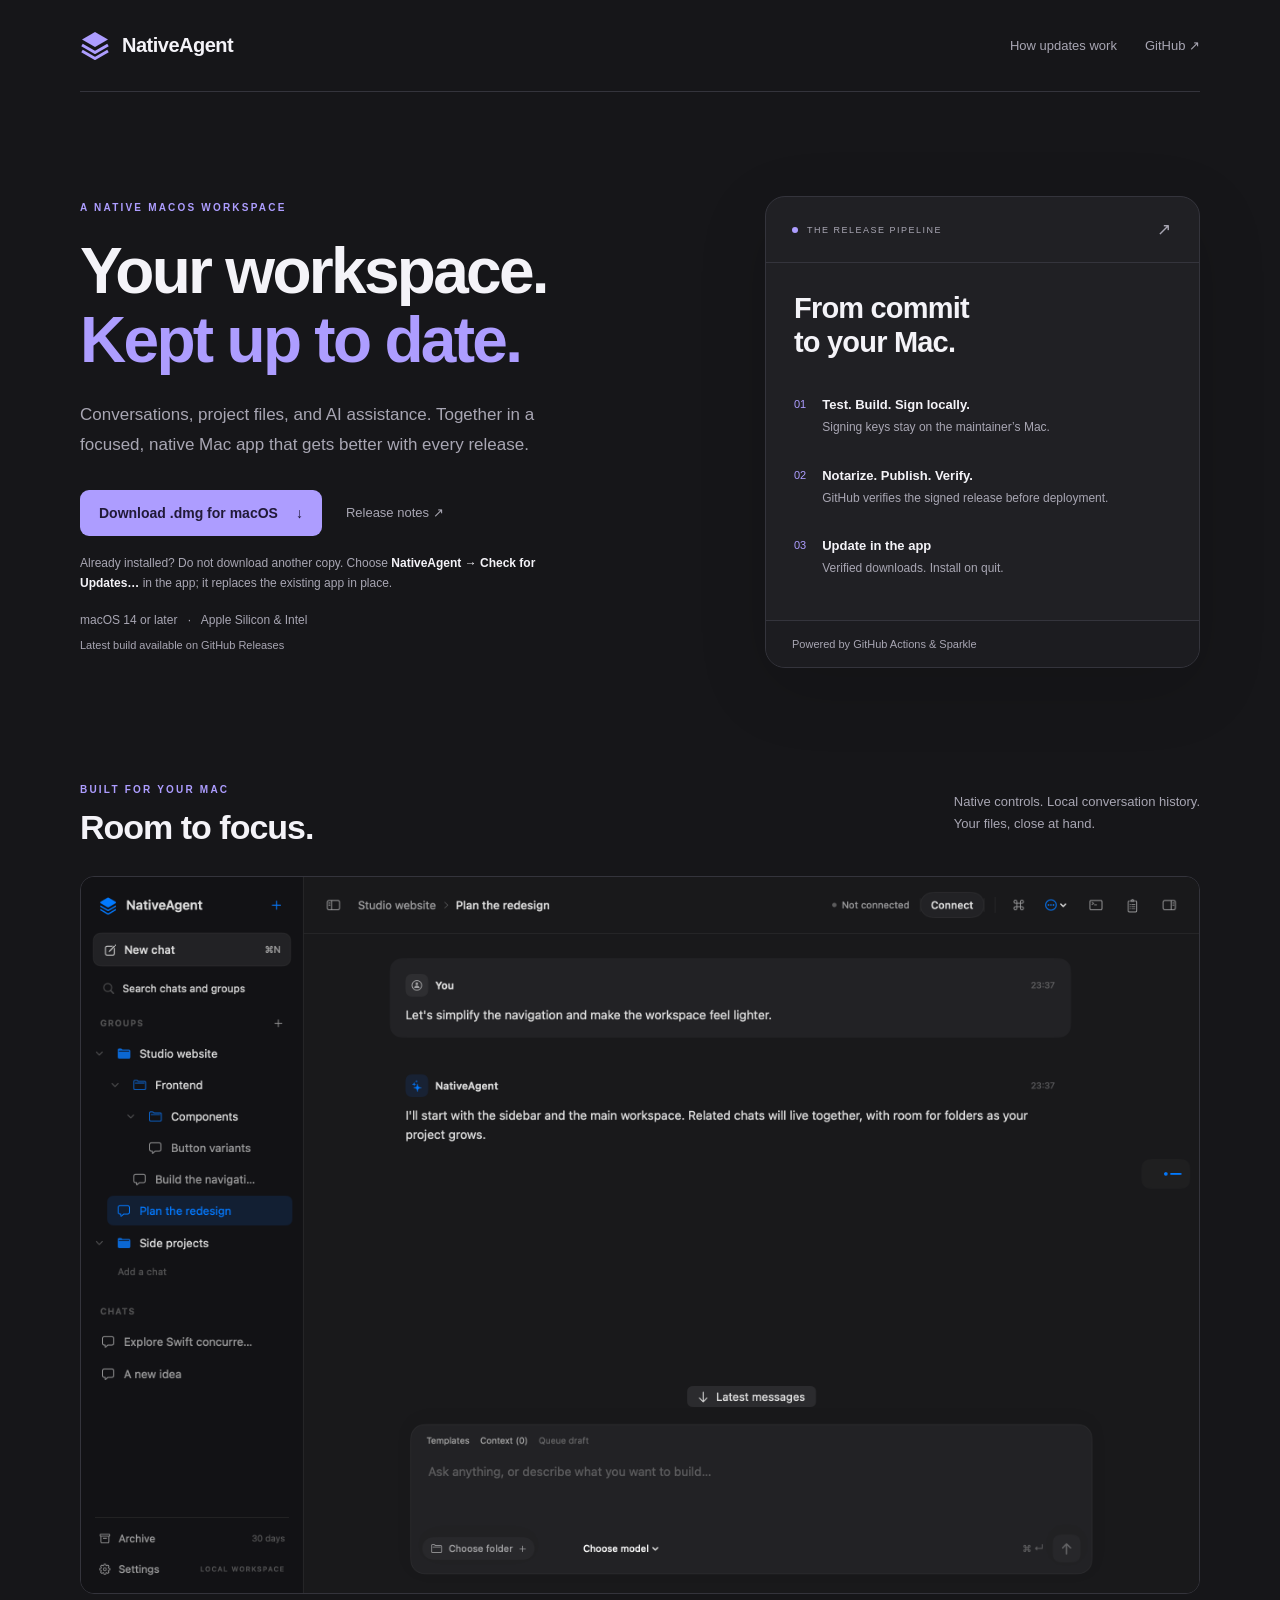
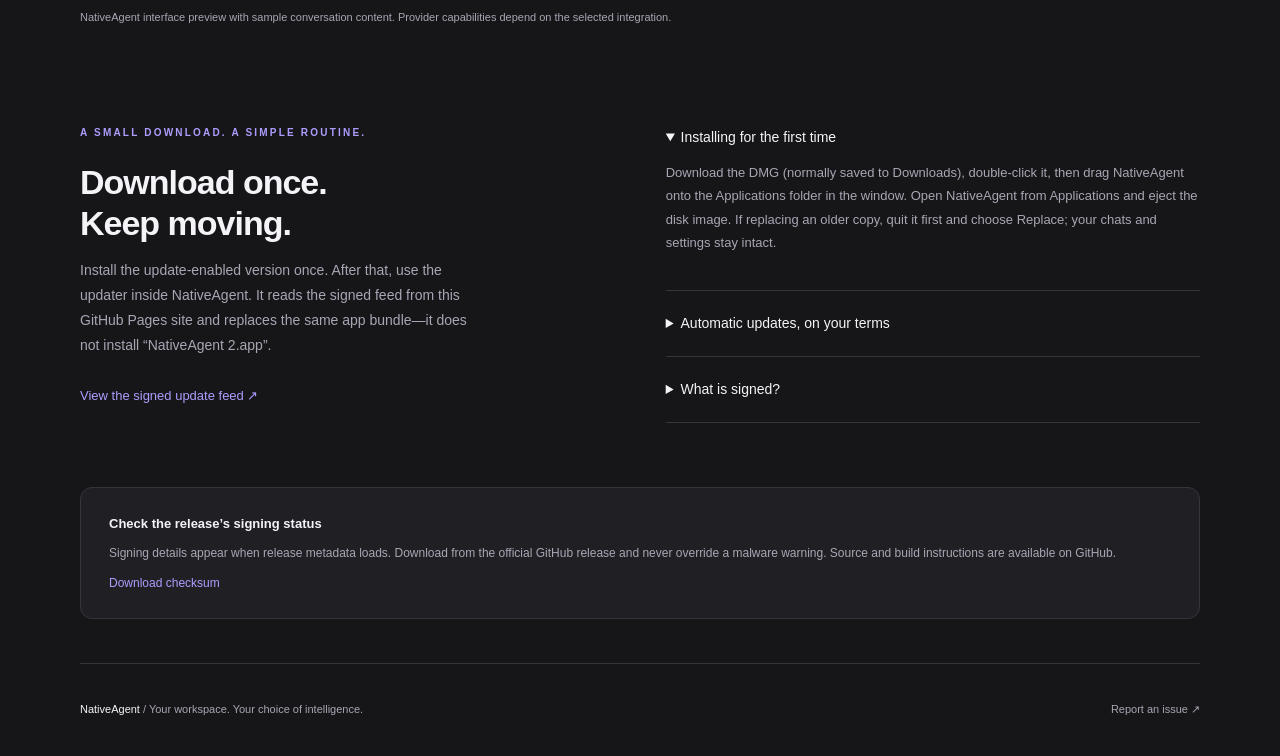
==== Site/index.html @ 0ff096d5 "Publish notarized drag-to-Applications DMG installers while preserving ZIP auto-updates" ====
<!doctype html>
<html lang="en">
<head>
  <meta charset="utf-8">
  <meta name="viewport" content="width=device-width, initial-scale=1">
  <meta name="color-scheme" content="dark">
  <meta name="description" content="NativeAgent is a native macOS AI workspace. Download the latest release and receive signed updates directly in the app.">
  <meta http-equiv="Content-Security-Policy" content="default-src 'self'; style-src 'self'; script-src 'self'; img-src 'self' data:; connect-src 'self'; object-src 'none'; base-uri 'none'; form-action 'none'">
  <title>NativeAgent — Your workspace, up to date.</title>
  <link rel="icon" href="mark.svg" type="image/svg+xml">
  <link rel="stylesheet" href="site.css">
  <script src="site.js" defer></script>
</head>
<body>
  <a class="skip" href="#main">Skip to content</a>
  <header class="nav wrap">
    <a class="brand" href="./" aria-label="NativeAgent home"><img src="mark.svg" width="30" height="32" alt="">NativeAgent</a>
    <nav aria-label="Main navigation"><a href="#updates">How updates work</a><a href="https://github.com/Phoenix1485/NativeAgent">GitHub <span aria-hidden="true">↗</span></a></nav>
  </header>
  <main id="main">
    <section class="hero wrap" aria-labelledby="headline">
      <div>
        <p class="eyebrow">A NATIVE MACOS WORKSPACE</p>
        <h1 id="headline">Your workspace.<br><span>Kept up to date.</span></h1>
        <p class="lead">Conversations, project files, and AI assistance. Together in a focused, native Mac app that gets better with every release.</p>
        <div class="actions"><a class="button" id="download" href="https://github.com/Phoenix1485/NativeAgent/releases/latest">Download .dmg for macOS <span aria-hidden="true">↓</span></a><a class="secondary" id="release" href="https://github.com/Phoenix1485/NativeAgent/releases">Release notes <span aria-hidden="true">↗</span></a></div>
        <p class="installed">Already installed? Do not download another copy. Choose <strong>NativeAgent → Check for Updates…</strong> in the app; it replaces the existing app in place.</p>
        <p class="requirements">macOS 14 or later <span aria-hidden="true">·</span> Apple Silicon &amp; Intel</p>
        <p class="version" id="version" aria-live="polite">Latest build available on GitHub Releases</p>
      </div>
      <aside class="release-card" aria-labelledby="release-title">
        <div class="card-top"><span class="status-dot" aria-hidden="true"></span> THE RELEASE PIPELINE <span aria-hidden="true">↗</span></div>
        <h2 id="release-title">From commit<br>to your Mac.</h2>
        <ol class="pipeline">
          <li><span class="number">01</span><div><strong>Test. Build. Sign locally.</strong><p>Signing keys stay on the maintainer’s Mac.</p></div></li>
          <li><span class="number">02</span><div><strong>Notarize. Publish. Verify.</strong><p>GitHub verifies the signed release before deployment.</p></div></li>
          <li><span class="number">03</span><div><strong>Update in the app</strong><p>Verified downloads. Install on quit.</p></div></li>
        </ol>
        <div class="card-footer">Powered by GitHub Actions &amp; Sparkle</div>
      </aside>
    </section>
    <section class="workspace wrap" aria-labelledby="workspace-title">
      <div class="section-heading"><div><p class="eyebrow">BUILT FOR YOUR MAC</p><h2 id="workspace-title">Room to focus.</h2></div><p>Native controls. Local conversation history.<br>Your files, close at hand.</p></div>
      <figure><img src="workspace.png" width="2560" height="1640" alt="NativeAgent’s native macOS interface, with grouped conversations in the sidebar and a chat in the main workspace." loading="lazy"><figcaption>NativeAgent interface preview with sample conversation content. Provider capabilities depend on the selected integration.</figcaption></figure>
    </section>
    <section class="updates wrap" id="updates" aria-labelledby="updates-title">
      <div><p class="eyebrow">A SMALL DOWNLOAD. A SIMPLE ROUTINE.</p><h2 id="updates-title">Download once.<br>Keep moving.</h2><p>Install the update-enabled version once. After that, use the updater inside NativeAgent. It reads the signed feed from this GitHub Pages site and replaces the same app bundle—it does not install “NativeAgent 2.app”.</p><a class="text-link" href="appcast.xml">View the signed update feed <span aria-hidden="true">↗</span></a></div>
      <div class="instructions">
        <details open><summary>Installing for the first time</summary><p>Download the DMG (normally saved to Downloads), double-click it, then drag NativeAgent onto the Applications folder in the window. Open NativeAgent from Applications and eject the disk image. If replacing an older copy, quit it first and choose Replace; your chats and settings stay intact.</p></details>
        <details><summary>Automatic updates, on your terms</summary><p>After this one-time installation, available updates appear at the top of the chat. Settings → Updates shows your version, automatic check/download controls and Check for Updates. Updates replace the existing app in place; you do not need another installer each time. Active tasks and unsaved edits postpone an updater-requested restart.</p></details>
        <details><summary>What is signed?</summary><p>Sparkle verifies both the update feed and download using NativeAgent’s Ed25519 public key. This protects update integrity; it is separate from Apple Developer ID signing and notarization.</p></details>
      </div>
    </section>
    <aside class="notice wrap" aria-label="Distribution status"><strong id="signing-title">Check the release’s signing status</strong><p id="signing-detail">Signing details appear when release metadata loads. Download from the official GitHub release and never override a malware warning. Source and build instructions are available on GitHub.</p><a href="SHA256SUMS.txt">Download checksum</a></aside>
  </main>
  <footer class="wrap"><span>NativeAgent <span class="muted">/ Your workspace. Your choice of intelligence.</span></span><a href="https://github.com/Phoenix1485/NativeAgent/issues">Report an issue ↗</a></footer>
</body>
</html>
---- Site/site.css ----
:root { color-scheme: dark; --bg:#161619; --surface:#202024; --line:#34343c; --text:#f4f3f8; --muted:#a8a6b3; --violet:#ad9dff; }
* { box-sizing:border-box; }
html { scroll-behavior:smooth; }
body { margin:0; background:var(--bg); color:var(--text); font-family:-apple-system,BlinkMacSystemFont,"Segoe UI",sans-serif; -webkit-font-smoothing:antialiased; }
a { color:inherit; text-decoration:none; }
a:hover { color:var(--violet); }
a:focus-visible, summary:focus-visible { outline:2px solid var(--violet); outline-offset:6px; border-radius:3px; }
.wrap { width:min(1120px,calc(100% - 64px)); margin-inline:auto; }
.skip { position:absolute; left:16px; top:-80px; padding:12px; background:var(--surface); z-index:2; }
.skip:focus { top:12px; }
.nav { min-height:92px; display:flex; align-items:center; justify-content:space-between; gap:24px; border-bottom:1px solid var(--line); }
.brand { display:flex; align-items:center; gap:12px; font-size:20px; font-weight:650; letter-spacing:-.5px; }
nav { display:flex; gap:28px; font-size:13px; color:var(--muted); }
.hero { display:grid; grid-template-columns:1.4fr 1fr; align-items:center; gap:76px; padding-block:104px 110px; }
.eyebrow { font-size:10px; font-weight:650; letter-spacing:2.2px; color:var(--violet); margin:0 0 24px; }
h1 { font-size:clamp(42px,5.3vw,64px); line-height:1.07; letter-spacing:-2.7px; font-weight:620; margin:0 0 26px; }
h1 span { color:var(--violet); }
.lead { color:var(--muted); font-size:17px; line-height:1.75; max-width:490px; margin-bottom:30px; }
.actions { display:flex; align-items:center; gap:24px; flex-wrap:wrap; }
.button { display:inline-flex; align-items:center; justify-content:center; gap:18px; background:var(--violet); color:#211a38; border-radius:9px; padding:15px 19px; font-size:14px; font-weight:650; }
.button:hover { background:#c0b3ff; color:#211a38; }
.secondary { color:var(--muted); font-size:13px; }
.installed { max-width:510px; margin:18px 0 0; color:var(--muted); font-size:12px; line-height:1.65; }
.installed strong { color:var(--text); font-weight:550; }
.requirements { font-size:12px; color:var(--muted); margin-top:19px; }
.requirements span { padding-inline:7px; }
.version { font-size:11px; color:var(--muted); margin-top:8px; }
.release-card { background:var(--surface); border:1px solid var(--line); border-radius:20px; overflow:hidden; box-shadow:0 20px 70px #0002; }
.card-top { display:flex; align-items:center; gap:9px; color:var(--muted); font-size:9px; letter-spacing:1.5px; padding:22px 26px; border-bottom:1px solid var(--line); }
.card-top>span:last-child { margin-left:auto; font-size:17px; }
.status-dot { background:var(--violet); width:6px; height:6px; border-radius:50%; }
.release-card h2 { margin:28px 28px 22px; font-size:29px; letter-spacing:-.8px; line-height:1.18; }
.pipeline { padding:0 28px; margin:0 0 28px; list-style:none; }
.pipeline li { display:flex; align-items:flex-start; gap:16px; padding-block:14px; }
.number { font-size:11px; font-variant-numeric:tabular-nums; color:var(--violet); padding-top:3px; }
.pipeline strong { font-size:13px; font-weight:550; }
.pipeline p { margin:5px 0 0; color:var(--muted); font-size:12px; line-height:1.6; }
.card-footer { padding:17px 26px; background:#1c1c20; color:var(--muted); border-top:1px solid var(--line); font-size:11px; }
.section-heading { display:flex; justify-content:space-between; align-items:end; gap:24px; margin-bottom:28px; }
.section-heading .eyebrow { margin-bottom:12px; }
h2 { margin:0; font-size:34px; line-height:1.2; font-weight:600; letter-spacing:-1px; }
.section-heading>p { color:var(--muted); font-size:13px; line-height:1.7; }
figure { margin:0; }
figure img { width:100%; height:auto; display:block; border:1px solid var(--line); border-radius:14px; }
figcaption { margin-top:14px; font-size:11px; line-height:1.7; color:var(--muted); }
.updates { display:grid; grid-template-columns:1fr 1.1fr; gap:100px; padding-block:100px 64px; }
.updates>div>p:not(.eyebrow) { color:var(--muted); font-size:14px; line-height:1.8; max-width:390px; }
.text-link { display:inline-block; color:var(--violet); font-size:13px; margin-top:16px; }
details { border-bottom:1px solid var(--line); padding:22px 0; }
details:first-child { padding-top:0; }
summary { cursor:pointer; font-size:14px; font-weight:500; line-height:1.5; }
details p { color:var(--muted); font-size:13px; line-height:1.8; }
.notice { background:var(--surface); padding:24px 28px; border:1px solid var(--line); border-radius:12px; font-size:12px; line-height:1.8; }
.notice strong { font-size:13px; font-weight:600; }
.notice p { color:var(--muted); margin-block:8px; }
.notice a { color:var(--violet); }
footer { display:flex; justify-content:space-between; gap:24px; padding-block:36px; margin-top:44px!important; border-top:1px solid var(--line); font-size:11px; line-height:1.8; }
.muted,footer>a { color:var(--muted); }
@media(max-width:860px) { .hero { gap:36px; padding-block:70px; } .updates { gap:40px; } h1 { letter-spacing:-1.8px; } .actions { gap:18px; } }
@media(max-width:650px) { .wrap { width:calc(100% - 40px); } .nav { min-height:80px; } nav { gap:18px; } nav>a:first-child { display:none; } .hero,.updates { grid-template-columns:1fr; gap:40px; } .hero { padding-block:54px 64px; } .release-card { max-width:none; } .section-heading { display:block; } .updates { padding-block:64px 40px; } .notice { padding:22px; } footer { flex-direction:column; gap:12px; } }
@media(prefers-reduced-motion:reduce) { html { scroll-behavior:auto; } }
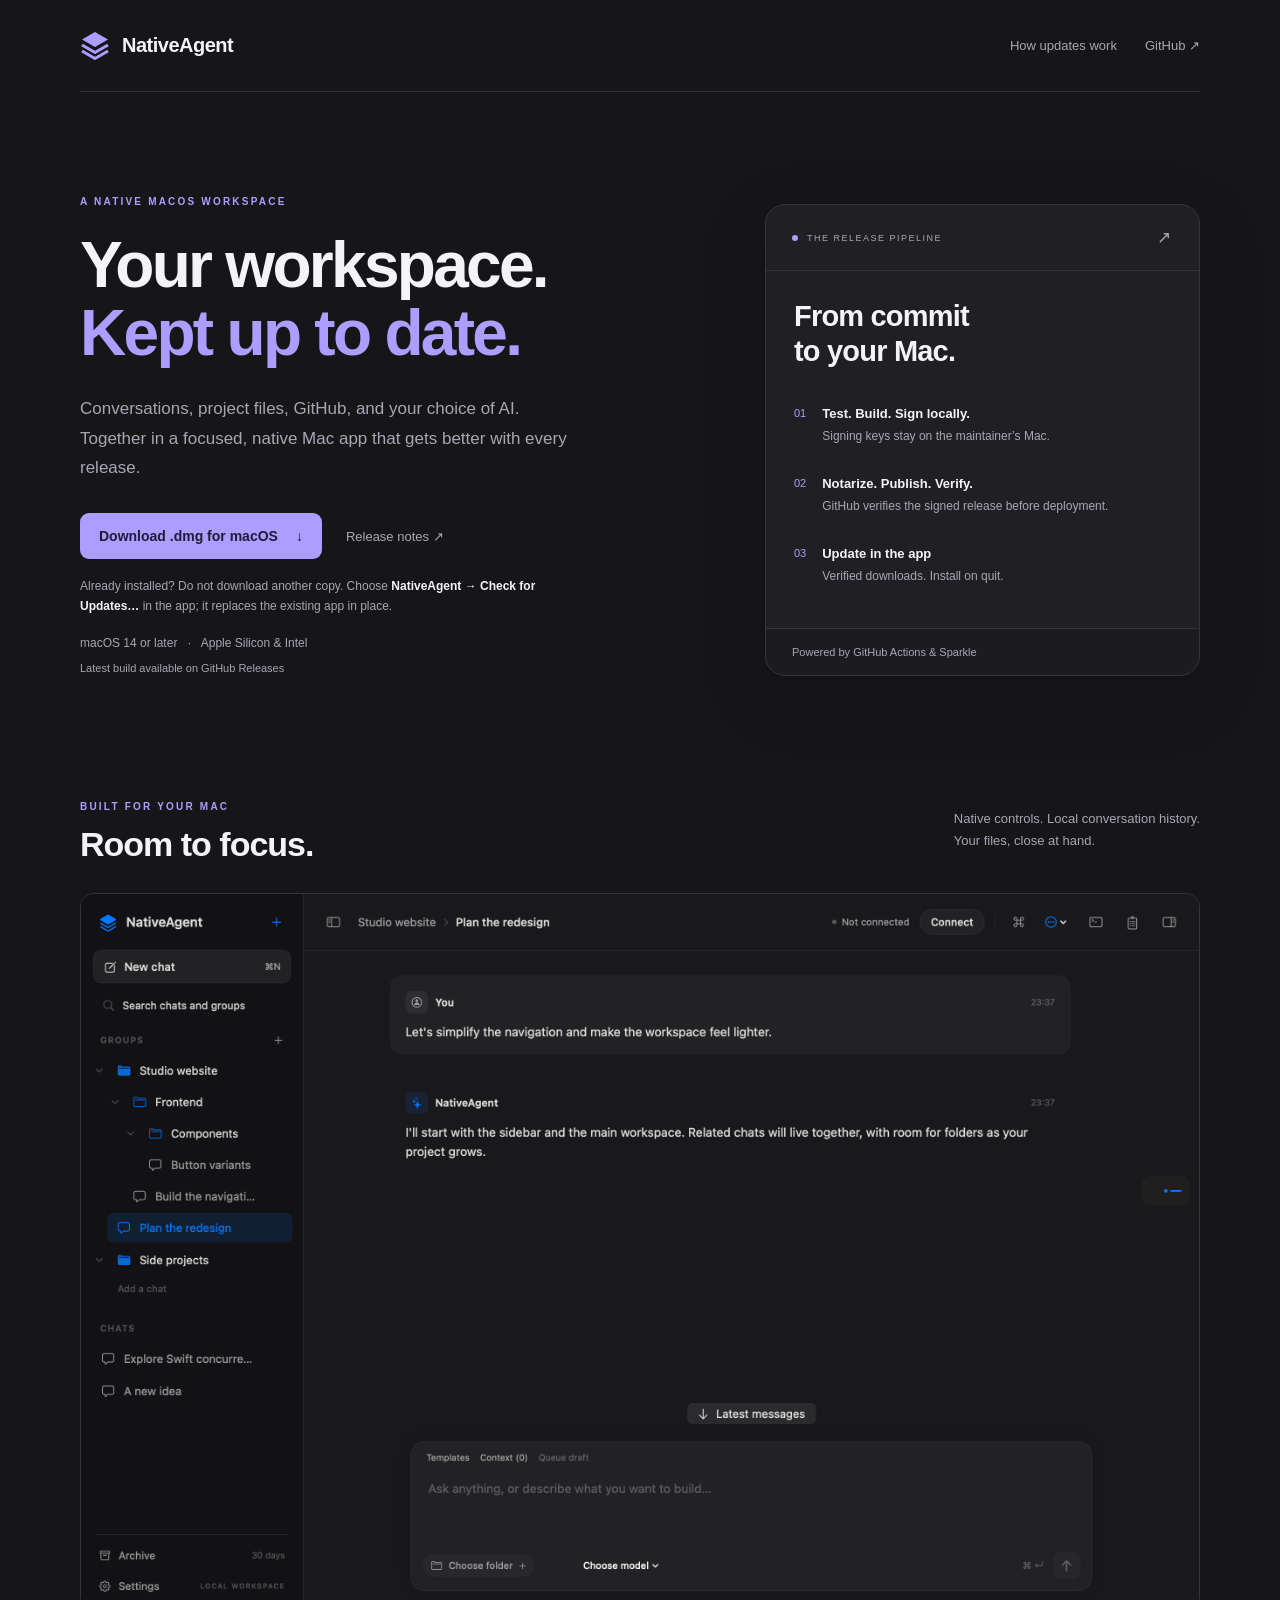
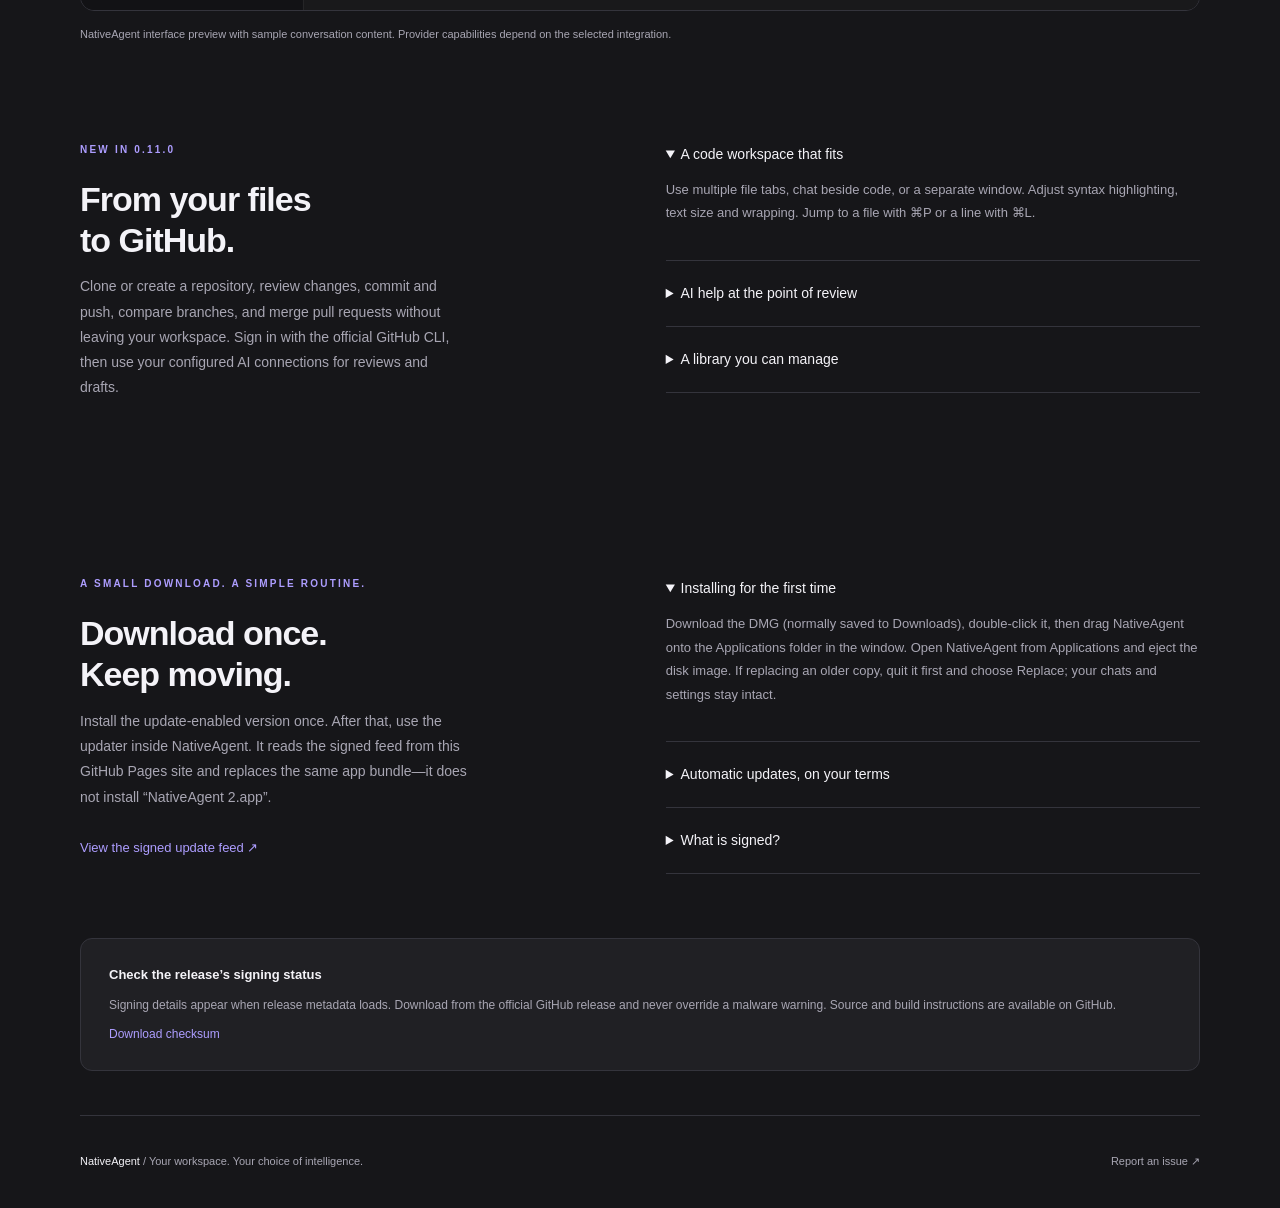
==== commit c3f829ec: "Release 0.11.0: GitHub workspace and AI-assisted project tools" ====
--- a/Site/index.html
+++ b/Site/index.html
@@ -22,7 +22,7 @@
       <div>
         <p class="eyebrow">A NATIVE MACOS WORKSPACE</p>
         <h1 id="headline">Your workspace.<br><span>Kept up to date.</span></h1>
-        <p class="lead">Conversations, project files, and AI assistance. Together in a focused, native Mac app that gets better with every release.</p>
+        <p class="lead">Conversations, project files, GitHub, and your choice of AI. Together in a focused, native Mac app that gets better with every release.</p>
         <div class="actions"><a class="button" id="download" href="https://github.com/Phoenix1485/NativeAgent/releases/latest">Download .dmg for macOS <span aria-hidden="true">↓</span></a><a class="secondary" id="release" href="https://github.com/Phoenix1485/NativeAgent/releases">Release notes <span aria-hidden="true">↗</span></a></div>
         <p class="installed">Already installed? Do not download another copy. Choose <strong>NativeAgent → Check for Updates…</strong> in the app; it replaces the existing app in place.</p>
         <p class="requirements">macOS 14 or later <span aria-hidden="true">·</span> Apple Silicon &amp; Intel</p>
@@ -43,6 +43,14 @@
       <div class="section-heading"><div><p class="eyebrow">BUILT FOR YOUR MAC</p><h2 id="workspace-title">Room to focus.</h2></div><p>Native controls. Local conversation history.<br>Your files, close at hand.</p></div>
       <figure><img src="workspace.png" width="2560" height="1640" alt="NativeAgent’s native macOS interface, with grouped conversations in the sidebar and a chat in the main workspace." loading="lazy"><figcaption>NativeAgent interface preview with sample conversation content. Provider capabilities depend on the selected integration.</figcaption></figure>
     </section>
+    <section class="updates wrap" aria-labelledby="tools-title">
+      <div><p class="eyebrow">NEW IN 0.11.0</p><h2 id="tools-title">From your files<br>to GitHub.</h2><p>Clone or create a repository, review changes, commit and push, compare branches, and merge pull requests without leaving your workspace. Sign in with the official GitHub CLI, then use your configured AI connections for reviews and drafts.</p></div>
+      <div class="instructions">
+        <details open><summary>A code workspace that fits</summary><p>Use multiple file tabs, chat beside code, or a separate window. Adjust syntax highlighting, text size and wrapping. Jump to a file with ⌘P or a line with ⌘L.</p></details>
+        <details><summary>AI help at the point of review</summary><p>Select a diff, code excerpt or saved answers and choose ChatGPT, Grok, Claude API or custom connections. Review the source before sending. Compare responses side by side and use a selected commit or pull request draft.</p></details>
+        <details><summary>A library you can manage</summary><p>Bookmark useful messages, search their labels and return to the original chat. Inspect chat, attachment, backup and cache sizes, clean up selected items, and see upcoming archive deletions.</p></details>
+      </div>
+    </section>
     <section class="updates wrap" id="updates" aria-labelledby="updates-title">
       <div><p class="eyebrow">A SMALL DOWNLOAD. A SIMPLE ROUTINE.</p><h2 id="updates-title">Download once.<br>Keep moving.</h2><p>Install the update-enabled version once. After that, use the updater inside NativeAgent. It reads the signed feed from this GitHub Pages site and replaces the same app bundle—it does not install “NativeAgent 2.app”.</p><a class="text-link" href="appcast.xml">View the signed update feed <span aria-hidden="true">↗</span></a></div>
       <div class="instructions">
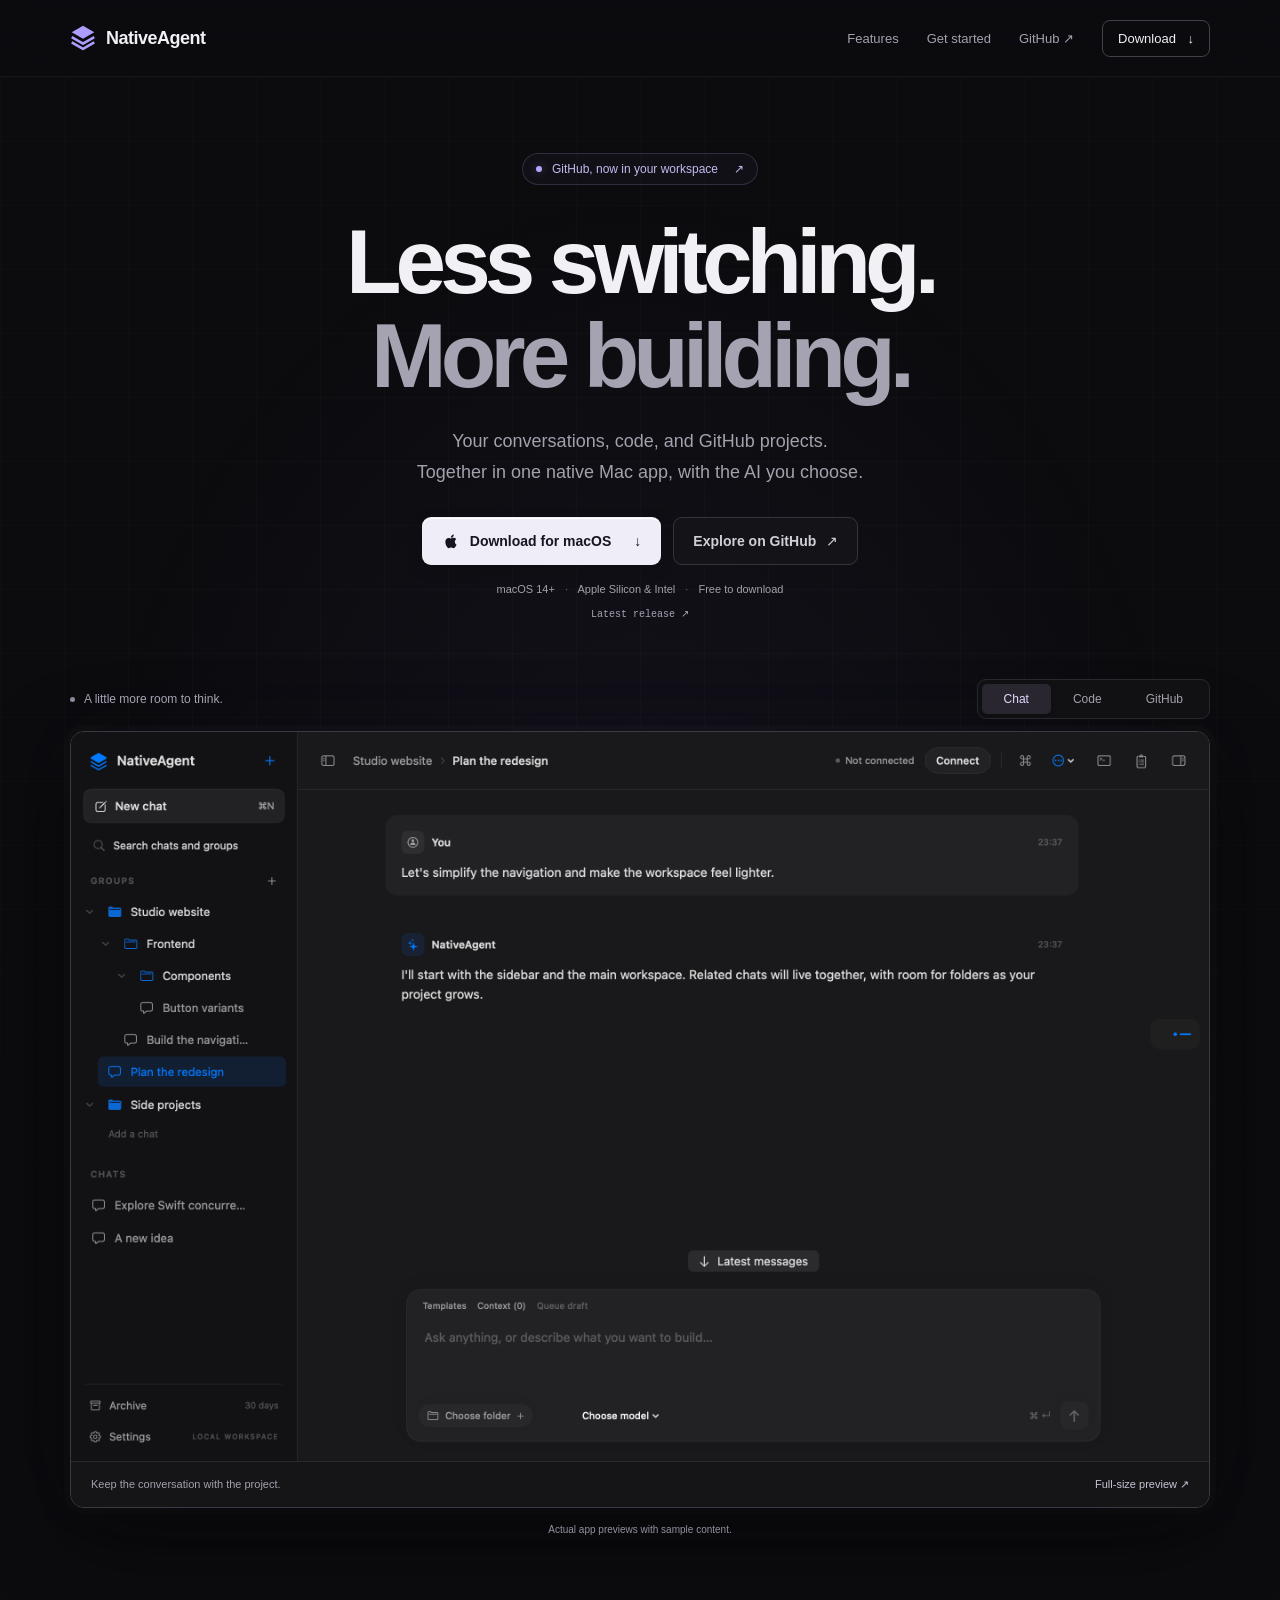
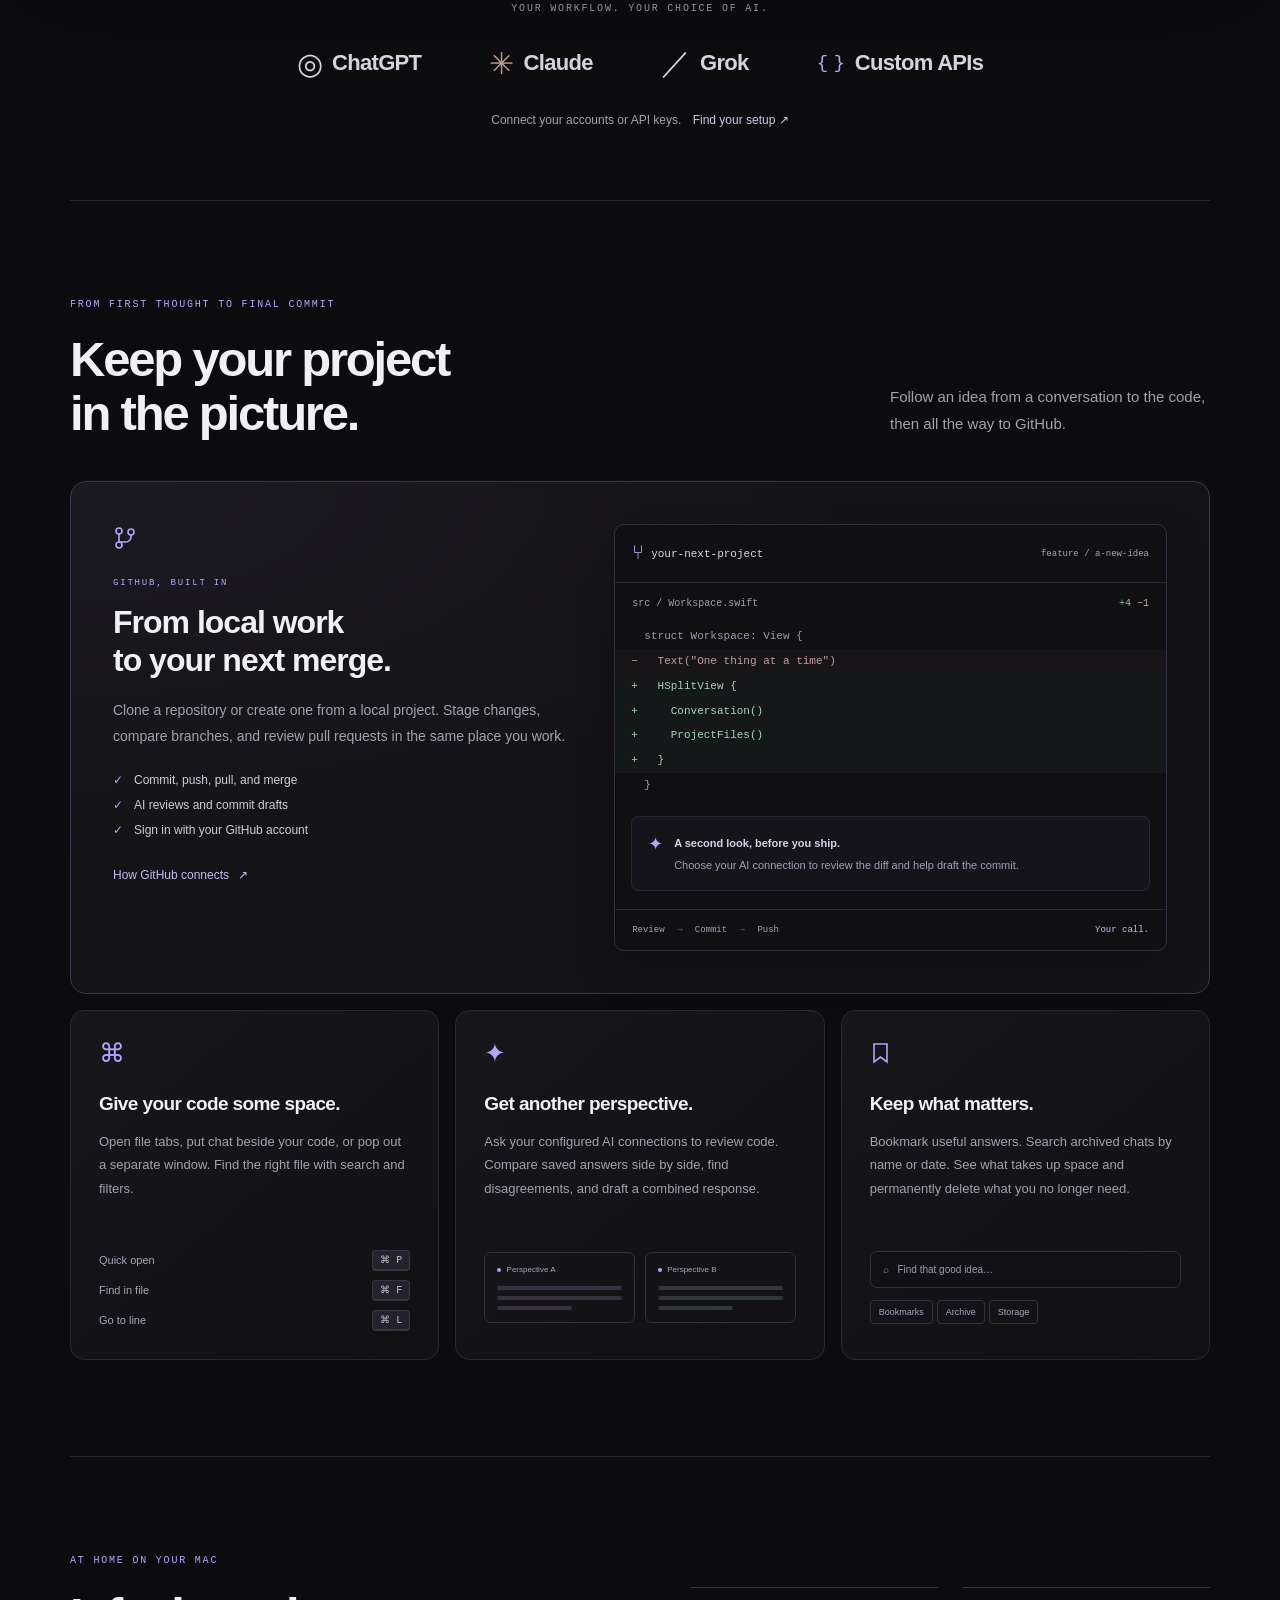
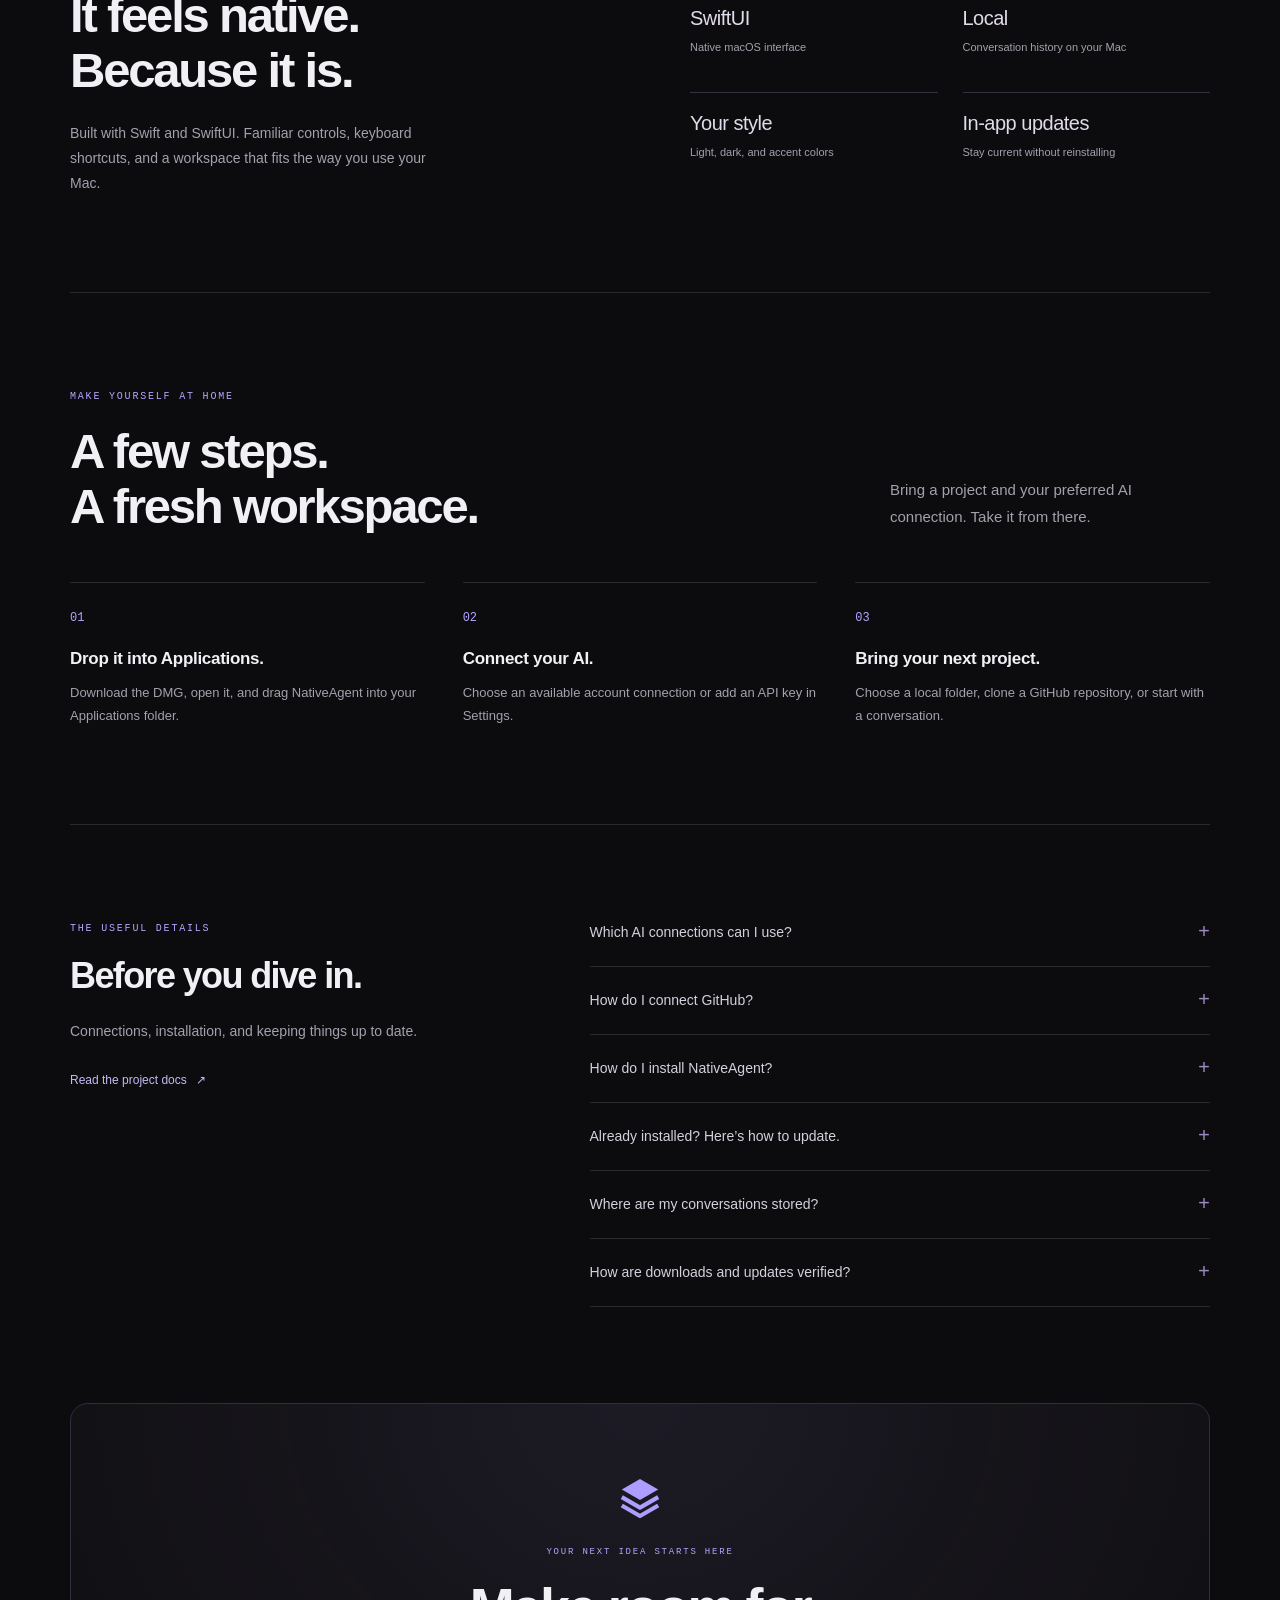
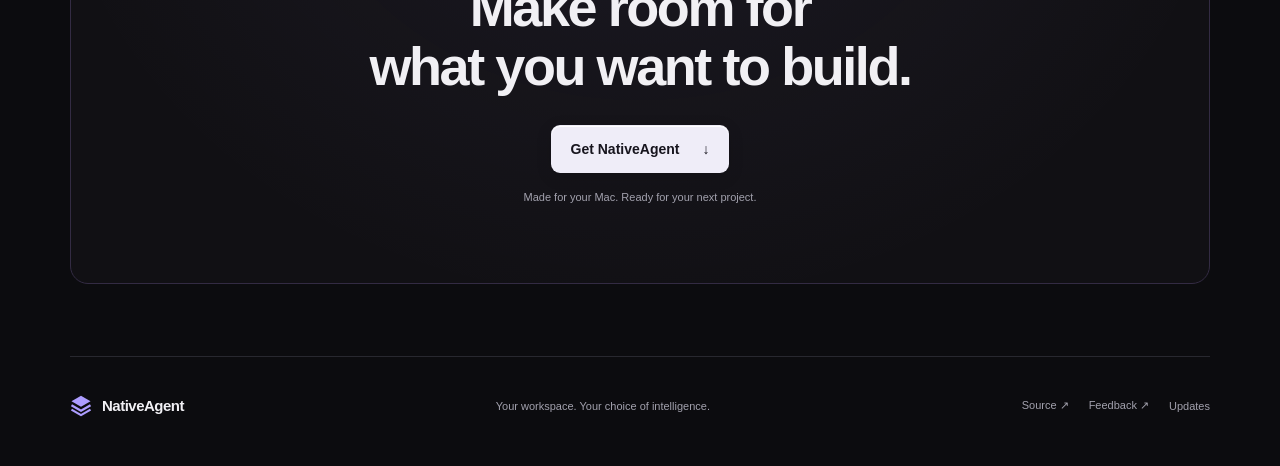
==== commit 8a28ed5a: "Redesign website with interactive NativeAgent product previews" ====
--- a/Site/index.html
+++ b/Site/index.html
@@ -4,63 +4,149 @@
   <meta charset="utf-8">
   <meta name="viewport" content="width=device-width, initial-scale=1">
   <meta name="color-scheme" content="dark">
-  <meta name="description" content="NativeAgent is a native macOS AI workspace. Download the latest release and receive signed updates directly in the app.">
+  <meta name="theme-color" content="#0c0c0f">
+  <meta name="description" content="Your AI, code, and GitHub projects in one native Mac workspace. Meet NativeAgent: built in Swift, with local conversation history and your choice of AI.">
+  <meta property="og:title" content="NativeAgent — Less switching. More building.">
+  <meta property="og:description" content="Your conversations, code, and GitHub projects. Together in one native Mac app, with the AI you choose.">
+  <meta property="og:type" content="website">
+  <meta property="og:url" content="https://phoenix1485.github.io/NativeAgent/">
+  <meta property="og:image" content="https://phoenix1485.github.io/NativeAgent/workspace.png">
   <meta http-equiv="Content-Security-Policy" content="default-src 'self'; style-src 'self'; script-src 'self'; img-src 'self' data:; connect-src 'self'; object-src 'none'; base-uri 'none'; form-action 'none'">
-  <title>NativeAgent — Your workspace, up to date.</title>
+  <title>NativeAgent — Less switching. More building.</title>
   <link rel="icon" href="mark.svg" type="image/svg+xml">
   <link rel="stylesheet" href="site.css">
   <script src="site.js" defer></script>
+  <script src="preview.js" defer></script>
 </head>
 <body>
   <a class="skip" href="#main">Skip to content</a>
-  <header class="nav wrap">
-    <a class="brand" href="./" aria-label="NativeAgent home"><img src="mark.svg" width="30" height="32" alt="">NativeAgent</a>
-    <nav aria-label="Main navigation"><a href="#updates">How updates work</a><a href="https://github.com/Phoenix1485/NativeAgent">GitHub <span aria-hidden="true">↗</span></a></nav>
+  <header class="header">
+    <div class="nav wrap">
+      <a class="brand" href="./" aria-label="NativeAgent home"><img src="mark.svg" width="26" height="28" alt="">NativeAgent</a>
+      <nav aria-label="Main navigation">
+        <a class="nav-section" href="#features">Features</a>
+        <a class="nav-section" href="#start">Get started</a>
+        <a class="nav-github" href="https://github.com/Phoenix1485/NativeAgent">GitHub <span aria-hidden="true">↗</span></a>
+        <a class="nav-download" data-download href="https://github.com/Phoenix1485/NativeAgent/releases/latest">Download <span aria-hidden="true">↓</span></a>
+      </nav>
+    </div>
   </header>
   <main id="main">
-    <section class="hero wrap" aria-labelledby="headline">
-      <div>
-        <p class="eyebrow">A NATIVE MACOS WORKSPACE</p>
-        <h1 id="headline">Your workspace.<br><span>Kept up to date.</span></h1>
-        <p class="lead">Conversations, project files, GitHub, and your choice of AI. Together in a focused, native Mac app that gets better with every release.</p>
-        <div class="actions"><a class="button" id="download" href="https://github.com/Phoenix1485/NativeAgent/releases/latest">Download .dmg for macOS <span aria-hidden="true">↓</span></a><a class="secondary" id="release" href="https://github.com/Phoenix1485/NativeAgent/releases">Release notes <span aria-hidden="true">↗</span></a></div>
-        <p class="installed">Already installed? Do not download another copy. Choose <strong>NativeAgent → Check for Updates…</strong> in the app; it replaces the existing app in place.</p>
-        <p class="requirements">macOS 14 or later <span aria-hidden="true">·</span> Apple Silicon &amp; Intel</p>
-        <p class="version" id="version" aria-live="polite">Latest build available on GitHub Releases</p>
+    <div class="hero-scene">
+      <section class="hero wrap" aria-labelledby="headline">
+        <a class="announcement" href="#github"><span class="status-dot" aria-hidden="true"></span> GitHub, now in your workspace <span aria-hidden="true">↗</span></a>
+        <h1 id="headline">Less switching.<br><span>More building.</span></h1>
+        <p class="lead">Your conversations, code, and GitHub projects.<br class="desktop-break"> Together in one native Mac app, with the AI you choose.</p>
+        <div class="actions">
+          <a class="button button-primary" id="download" data-download href="https://github.com/Phoenix1485/NativeAgent/releases/latest"><svg width="18" height="20" viewBox="0 0 24 24" fill="currentColor" aria-hidden="true"><path d="M17.1 12.6c0-2 1.6-3 1.7-3.1-1-1.5-2.6-1.7-3.2-1.7-1.4-.2-2.8.9-3.5.9-.8 0-1.9-.9-3.1-.8-1.6 0-3 .9-3.8 2.2-1.6 2.8-.4 6.9 1.1 9.2.8 1.1 1.7 2.3 2.9 2.2 1.1 0 1.6-.7 3-.7s1.8.7 3.1.7c1.3 0 2.1-1.1 2.8-2.2.9-1.2 1.3-2.5 1.3-2.6-.1 0-2.3-.9-2.3-4.1ZM14.7 6.3c.6-.8 1.1-1.9 1-3-.9 0-2.1.6-2.8 1.4-.6.7-1.2 1.8-1 2.9 1 .1 2.1-.5 2.8-1.3Z"/></svg> Download for macOS <span class="button-arrow" aria-hidden="true">↓</span></a>
+          <a class="button button-secondary" href="https://github.com/Phoenix1485/NativeAgent">Explore on GitHub <span aria-hidden="true">↗</span></a>
+        </div>
+        <p class="requirements">macOS 14+ <span aria-hidden="true">·</span> Apple Silicon &amp; Intel <span aria-hidden="true">·</span> Free to download</p>
+        <a class="version" id="release" href="https://github.com/Phoenix1485/NativeAgent/releases"><span id="version" aria-live="polite">Latest release</span><span aria-hidden="true"> ↗</span></a>
+      </section>
+      <section class="showcase wrap" aria-label="Explore the NativeAgent interface">
+        <div class="preview-toolbar">
+          <p><span class="preview-dot" aria-hidden="true"></span> A little more room to think.</p>
+          <div class="preview-tabs" role="tablist" aria-label="Workspace previews" hidden>
+            <button type="button" role="tab" id="tab-chat" aria-selected="true" aria-controls="preview-chat" tabindex="0">Chat</button>
+            <button type="button" role="tab" id="tab-code" aria-selected="false" aria-controls="preview-code" tabindex="-1">Code</button>
+            <button type="button" role="tab" id="tab-github" aria-selected="false" aria-controls="preview-github" tabindex="-1">GitHub</button>
+          </div>
+        </div>
+        <div class="preview-window">
+          <figure id="preview-chat" class="preview-panel">
+            <a class="preview-image" href="workspace.png" target="_blank" rel="noopener" aria-label="Open the chat screenshot at full size in a new tab"><img src="workspace.png" width="2560" height="1640" fetchpriority="high" alt="NativeAgent chat with project groups, nested folders, and a conversation about a website redesign."></a>
+            <figcaption><span>Keep the conversation with the project.</span><a href="workspace.png" target="_blank" rel="noopener">Full-size preview <span aria-hidden="true">↗</span></a></figcaption>
+          </figure>
+          <figure id="preview-code" class="preview-panel" hidden>
+            <a class="preview-image" href="code-workspace.png" target="_blank" rel="noopener" aria-label="Open the code screenshot at full size in a new tab"><img src="code-workspace.png" width="2200" height="1600" loading="lazy" alt="NativeAgent code workspace with a Swift file, syntax highlighting, file tabs, search, and a file list on the right."></a>
+            <figcaption><span>Your files, with room to see the details.</span><a href="code-workspace.png" target="_blank" rel="noopener">Full-size preview <span aria-hidden="true">↗</span></a></figcaption>
+          </figure>
+          <figure id="preview-github" class="preview-panel" hidden>
+            <a class="preview-image" href="github-workspace.png" target="_blank" rel="noopener" aria-label="Open the GitHub screenshot at full size in a new tab"><img src="github-workspace.png" width="2024" height="1384" loading="lazy" alt="NativeAgent GitHub workspace showing changed files, a source diff, staging controls, and AI commit assistance for an example repository."></a>
+            <figcaption><span>Review the diff. Decide what ships.</span><a href="github-workspace.png" target="_blank" rel="noopener">Full-size preview <span aria-hidden="true">↗</span></a></figcaption>
+          </figure>
+        </div>
+        <p class="sample-note">Actual app previews with sample content.</p>
+      </section>
+    </div>
+    <section class="providers wrap" aria-labelledby="providers-title">
+      <p class="eyebrow" id="providers-title">YOUR WORKFLOW. YOUR CHOICE OF AI.</p>
+      <ul class="provider-list" aria-label="Supported connections">
+        <li><span class="provider-symbol" aria-hidden="true">◎</span> ChatGPT</li>
+        <li><span class="provider-symbol claude" aria-hidden="true">✳</span> Claude</li>
+        <li><span class="provider-symbol" aria-hidden="true">／</span> Grok</li>
+        <li><span class="provider-symbol custom" aria-hidden="true">{ }</span> Custom APIs</li>
+      </ul>
+      <p>Connect your accounts or API keys. <a href="#connections">Find your setup <span aria-hidden="true">↗</span></a></p>
+    </section>
+    <section class="features wrap section" id="features" aria-labelledby="features-title">
+      <div class="section-heading">
+        <div><p class="eyebrow">FROM FIRST THOUGHT TO FINAL COMMIT</p><h2 id="features-title">Keep your project<br>in the picture.</h2></div>
+        <p>Follow an idea from a conversation to the code, then all the way to GitHub.</p>
       </div>
-      <aside class="release-card" aria-labelledby="release-title">
-        <div class="card-top"><span class="status-dot" aria-hidden="true"></span> THE RELEASE PIPELINE <span aria-hidden="true">↗</span></div>
-        <h2 id="release-title">From commit<br>to your Mac.</h2>
-        <ol class="pipeline">
-          <li><span class="number">01</span><div><strong>Test. Build. Sign locally.</strong><p>Signing keys stay on the maintainer’s Mac.</p></div></li>
-          <li><span class="number">02</span><div><strong>Notarize. Publish. Verify.</strong><p>GitHub verifies the signed release before deployment.</p></div></li>
-          <li><span class="number">03</span><div><strong>Update in the app</strong><p>Verified downloads. Install on quit.</p></div></li>
-        </ol>
-        <div class="card-footer">Powered by GitHub Actions &amp; Sparkle</div>
-      </aside>
-    </section>
-    <section class="workspace wrap" aria-labelledby="workspace-title">
-      <div class="section-heading"><div><p class="eyebrow">BUILT FOR YOUR MAC</p><h2 id="workspace-title">Room to focus.</h2></div><p>Native controls. Local conversation history.<br>Your files, close at hand.</p></div>
-      <figure><img src="workspace.png" width="2560" height="1640" alt="NativeAgent’s native macOS interface, with grouped conversations in the sidebar and a chat in the main workspace." loading="lazy"><figcaption>NativeAgent interface preview with sample conversation content. Provider capabilities depend on the selected integration.</figcaption></figure>
-    </section>
-    <section class="updates wrap" aria-labelledby="tools-title">
-      <div><p class="eyebrow">NEW IN 0.11.0</p><h2 id="tools-title">From your files<br>to GitHub.</h2><p>Clone or create a repository, review changes, commit and push, compare branches, and merge pull requests without leaving your workspace. Sign in with the official GitHub CLI, then use your configured AI connections for reviews and drafts.</p></div>
-      <div class="instructions">
-        <details open><summary>A code workspace that fits</summary><p>Use multiple file tabs, chat beside code, or a separate window. Adjust syntax highlighting, text size and wrapping. Jump to a file with ⌘P or a line with ⌘L.</p></details>
-        <details><summary>AI help at the point of review</summary><p>Select a diff, code excerpt or saved answers and choose ChatGPT, Grok, Claude API or custom connections. Review the source before sending. Compare responses side by side and use a selected commit or pull request draft.</p></details>
-        <details><summary>A library you can manage</summary><p>Bookmark useful messages, search their labels and return to the original chat. Inspect chat, attachment, backup and cache sizes, clean up selected items, and see upcoming archive deletions.</p></details>
+      <article class="github-feature" id="github">
+        <div class="feature-copy">
+          <span class="feature-icon" aria-hidden="true"><svg width="24" height="24" viewBox="0 0 24 24" fill="none" stroke="currentColor" stroke-width="1.6"><circle cx="6" cy="5" r="3"/><circle cx="18" cy="6" r="3"/><circle cx="6" cy="19" r="3"/><path d="M6 8v8m12-7v2a5 5 0 0 1-5 5H6"/></svg></span>
+          <p class="eyebrow">GITHUB, BUILT IN</p>
+          <h3>From local work<br>to your next merge.</h3>
+          <p>Clone a repository or create one from a local project. Stage changes, compare branches, and review pull requests in the same place you work.</p>
+          <ul class="check-list"><li>Commit, push, pull, and merge</li><li>AI reviews and commit drafts</li><li>Sign in with your GitHub account</li></ul>
+          <a class="text-link" href="#github-connections">How GitHub connects <span aria-hidden="true">↗</span></a>
+        </div>
+        <div class="diff-demo" aria-label="Illustrative GitHub workflow">
+          <div class="diff-top"><span class="repo-mark" aria-hidden="true">⑂</span> your-next-project <span class="branch">feature / a-new-idea</span></div>
+          <div class="diff-file"><span>src / Workspace.swift</span><span><b>+4</b> <em>−1</em></span></div>
+          <pre class="diff-code"><code><span class="code-context">  struct Workspace: View {</span>
+<span class="code-removed">−   Text("One thing at a time")</span>
+<span class="code-added">+   HSplitView {</span>
+<span class="code-added">+     Conversation()</span>
+<span class="code-added">+     ProjectFiles()</span>
+<span class="code-added">+   }</span>
+<span class="code-context">  }</span></code></pre>
+          <div class="review-note"><span aria-hidden="true">✦</span><div><strong>A second look, before you ship.</strong><p>Choose your AI connection to review the diff and help draft the commit.</p></div></div>
+          <div class="diff-bottom"><span>Review <span aria-hidden="true">→</span> Commit <span aria-hidden="true">→</span> Push</span><span class="workflow-label">Your call.</span></div>
+        </div>
+      </article>
+      <div class="feature-grid">
+        <article class="feature-card code-card">
+          <span class="feature-icon" aria-hidden="true">⌘</span><h3>Give your code some space.</h3>
+          <p>Open file tabs, put chat beside your code, or pop out a separate window. Find the right file with search and filters.</p>
+          <div class="shortcut-list"><span>Quick open <kbd>⌘ P</kbd></span><span>Find in file <kbd>⌘ F</kbd></span><span>Go to line <kbd>⌘ L</kbd></span></div>
+        </article>
+        <article class="feature-card">
+          <span class="feature-icon" aria-hidden="true">✦</span><h3>Get another perspective.</h3>
+          <p>Ask your configured AI connections to review code. Compare saved answers side by side, find disagreements, and draft a combined response.</p>
+          <div class="comparison-visual" aria-hidden="true"><div><span class="small-dot"></span> Perspective A<i></i><i></i><i></i></div><div><span class="small-dot"></span> Perspective B<i></i><i></i><i></i></div></div>
+        </article>
+        <article class="feature-card">
+          <span class="feature-icon" aria-hidden="true"><svg width="21" height="24" viewBox="0 0 21 24" fill="none" stroke="currentColor" stroke-width="1.6"><path d="M4 3h13v18l-6.5-5L4 21V3Z"/></svg></span><h3>Keep what matters.</h3>
+          <p>Bookmark useful answers. Search archived chats by name or date. See what takes up space and permanently delete what you no longer need.</p>
+          <div class="library-visual"><span><span aria-hidden="true">⌕</span> Find that good idea…</span><span class="library-tag">Bookmarks</span><span class="library-tag">Archive</span><span class="library-tag">Storage</span></div>
+        </article>
       </div>
     </section>
-    <section class="updates wrap" id="updates" aria-labelledby="updates-title">
-      <div><p class="eyebrow">A SMALL DOWNLOAD. A SIMPLE ROUTINE.</p><h2 id="updates-title">Download once.<br>Keep moving.</h2><p>Install the update-enabled version once. After that, use the updater inside NativeAgent. It reads the signed feed from this GitHub Pages site and replaces the same app bundle—it does not install “NativeAgent 2.app”.</p><a class="text-link" href="appcast.xml">View the signed update feed <span aria-hidden="true">↗</span></a></div>
-      <div class="instructions">
-        <details open><summary>Installing for the first time</summary><p>Download the DMG (normally saved to Downloads), double-click it, then drag NativeAgent onto the Applications folder in the window. Open NativeAgent from Applications and eject the disk image. If replacing an older copy, quit it first and choose Replace; your chats and settings stay intact.</p></details>
-        <details><summary>Automatic updates, on your terms</summary><p>After this one-time installation, available updates appear at the top of the chat. Settings → Updates shows your version, automatic check/download controls and Check for Updates. Updates replace the existing app in place; you do not need another installer each time. Active tasks and unsaved edits postpone an updater-requested restart.</p></details>
-        <details><summary>What is signed?</summary><p>Sparkle verifies both the update feed and download using NativeAgent’s Ed25519 public key. This protects update integrity; it is separate from Apple Developer ID signing and notarization.</p></details>
+    <section class="native-section wrap section" aria-labelledby="native-title">
+      <div><p class="eyebrow">AT HOME ON YOUR MAC</p><h2 id="native-title">It feels native.<br>Because it is.</h2><p>Built with Swift and SwiftUI. Familiar controls, keyboard shortcuts, and a workspace that fits the way you use your Mac.</p></div>
+      <dl class="native-facts"><div><dt>SwiftUI</dt><dd>Native macOS interface</dd></div><div><dt>Local</dt><dd>Conversation history on your Mac</dd></div><div><dt>Your style</dt><dd>Light, dark, and accent colors</dd></div><div><dt>In-app updates</dt><dd>Stay current without reinstalling</dd></div></dl>
+    </section>
+    <section class="getting-started wrap section" id="start" aria-labelledby="start-title">
+      <div class="section-heading"><div><p class="eyebrow">MAKE YOURSELF AT HOME</p><h2 id="start-title">A few steps.<br>A fresh workspace.</h2></div><p>Bring a project and your preferred AI connection. Take it from there.</p></div>
+      <ol class="steps"><li><span class="step-number">01</span><h3>Drop it into Applications.</h3><p>Download the DMG, open it, and drag NativeAgent into your Applications folder.</p></li><li><span class="step-number">02</span><h3>Connect your AI.</h3><p>Choose an available account connection or add an API key in Settings.</p></li><li><span class="step-number">03</span><h3>Bring your next project.</h3><p>Choose a local folder, clone a GitHub repository, or start with a conversation.</p></li></ol>
+    </section>
+    <section class="faq-section wrap section" id="updates" aria-labelledby="faq-title">
+      <div><p class="eyebrow">THE USEFUL DETAILS</p><h2 id="faq-title">Before you dive in.</h2><p>Connections, installation, and keeping things up to date.</p><a class="text-link" href="https://github.com/Phoenix1485/NativeAgent">Read the project docs <span aria-hidden="true">↗</span></a></div>
+      <div class="questions">
+        <details id="connections"><summary>Which AI connections can I use?<span aria-hidden="true">+</span></summary><p>NativeAgent supports ChatGPT and Grok account connections, Claude API, and custom compatible APIs. Available models and features depend on your integration. Native AI reviews use supported account connections or APIs; Claude account-only sessions run through the official Claude Code terminal. Provider subscriptions and API usage are separate from the app.</p></details>
+        <details id="github-connections"><summary>How do I connect GitHub?<span aria-hidden="true">+</span></summary><p>Install the <a href="https://cli.github.com/">official GitHub CLI</a>, then open Settings → GitHub in NativeAgent and sign in through GitHub. Credentials are managed by GitHub CLI. From there, clone or create repositories, review changes, commit, push, compare branches, and merge pull requests.</p></details>
+        <details><summary>How do I install NativeAgent?<span aria-hidden="true">+</span></summary><p>Download and open the DMG, then drag NativeAgent onto the Applications folder in the installer window. Open NativeAgent from Applications and eject the disk image. When replacing an older copy, quit the app first and choose Replace. Your chats and settings stay intact.</p></details>
+        <details><summary>Already installed? Here’s how to update.<span aria-hidden="true">+</span></summary><p>Choose NativeAgent → Check for Updates… or open Settings → Updates. The updater replaces your existing app in place and keeps your chats and settings. You can also configure automatic checks and downloads. Active tasks and unsaved edits postpone an updater-requested restart.</p></details>
+        <details><summary>Where are my conversations stored?<span aria-hidden="true">+</span></summary><p>Your conversation history is stored locally on your Mac. Requests and selected context are sent to the AI provider you use. Bookmarks, archive search, date filters, and storage controls help you manage your library.</p></details>
+        <details><summary>How are downloads and updates verified?<span aria-hidden="true">+</span></summary><p id="signing-title">Check the release’s signing status</p><p id="signing-detail">Signing details appear when release metadata loads. Source and build instructions are available on GitHub.</p><p><a href="SHA256SUMS.txt">Download checksums</a> <span aria-hidden="true">·</span> <a href="appcast.xml">Signed update feed</a></p></details>
       </div>
     </section>
-    <aside class="notice wrap" aria-label="Distribution status"><strong id="signing-title">Check the release’s signing status</strong><p id="signing-detail">Signing details appear when release metadata loads. Download from the official GitHub release and never override a malware warning. Source and build instructions are available on GitHub.</p><a href="SHA256SUMS.txt">Download checksum</a></aside>
+    <section class="closing wrap" aria-labelledby="closing-title"><img src="mark.svg" alt="" width="42" height="45"><p class="eyebrow">YOUR NEXT IDEA STARTS HERE</p><h2 id="closing-title">Make room for<br>what you want to build.</h2><a class="button button-primary" data-download href="https://github.com/Phoenix1485/NativeAgent/releases/latest">Get NativeAgent <span class="button-arrow" aria-hidden="true">↓</span></a><p>Made for your Mac. Ready for your next project.</p></section>
   </main>
-  <footer class="wrap"><span>NativeAgent <span class="muted">/ Your workspace. Your choice of intelligence.</span></span><a href="https://github.com/Phoenix1485/NativeAgent/issues">Report an issue ↗</a></footer>
+  <footer class="wrap"><a class="brand" href="./"><img src="mark.svg" width="22" height="24" alt="">NativeAgent</a><p>Your workspace. Your choice of intelligence.</p><nav aria-label="Footer navigation"><a href="https://github.com/Phoenix1485/NativeAgent">Source <span aria-hidden="true">↗</span></a><a href="https://github.com/Phoenix1485/NativeAgent/issues">Feedback <span aria-hidden="true">↗</span></a><a href="#updates">Updates</a></nav></footer>
 </body>
 </html>
--- a/Site/site.css
+++ b/Site/site.css
@@ -1,61 +1,238 @@
-:root { color-scheme: dark; --bg:#161619; --surface:#202024; --line:#34343c; --text:#f4f3f8; --muted:#a8a6b3; --violet:#ad9dff; }
-* { box-sizing:border-box; }
-html { scroll-behavior:smooth; }
-body { margin:0; background:var(--bg); color:var(--text); font-family:-apple-system,BlinkMacSystemFont,"Segoe UI",sans-serif; -webkit-font-smoothing:antialiased; }
-a { color:inherit; text-decoration:none; }
-a:hover { color:var(--violet); }
-a:focus-visible, summary:focus-visible { outline:2px solid var(--violet); outline-offset:6px; border-radius:3px; }
-.wrap { width:min(1120px,calc(100% - 64px)); margin-inline:auto; }
-.skip { position:absolute; left:16px; top:-80px; padding:12px; background:var(--surface); z-index:2; }
-.skip:focus { top:12px; }
-.nav { min-height:92px; display:flex; align-items:center; justify-content:space-between; gap:24px; border-bottom:1px solid var(--line); }
-.brand { display:flex; align-items:center; gap:12px; font-size:20px; font-weight:650; letter-spacing:-.5px; }
-nav { display:flex; gap:28px; font-size:13px; color:var(--muted); }
-.hero { display:grid; grid-template-columns:1.4fr 1fr; align-items:center; gap:76px; padding-block:104px 110px; }
-.eyebrow { font-size:10px; font-weight:650; letter-spacing:2.2px; color:var(--violet); margin:0 0 24px; }
-h1 { font-size:clamp(42px,5.3vw,64px); line-height:1.07; letter-spacing:-2.7px; font-weight:620; margin:0 0 26px; }
-h1 span { color:var(--violet); }
-.lead { color:var(--muted); font-size:17px; line-height:1.75; max-width:490px; margin-bottom:30px; }
-.actions { display:flex; align-items:center; gap:24px; flex-wrap:wrap; }
-.button { display:inline-flex; align-items:center; justify-content:center; gap:18px; background:var(--violet); color:#211a38; border-radius:9px; padding:15px 19px; font-size:14px; font-weight:650; }
-.button:hover { background:#c0b3ff; color:#211a38; }
-.secondary { color:var(--muted); font-size:13px; }
-.installed { max-width:510px; margin:18px 0 0; color:var(--muted); font-size:12px; line-height:1.65; }
-.installed strong { color:var(--text); font-weight:550; }
-.requirements { font-size:12px; color:var(--muted); margin-top:19px; }
-.requirements span { padding-inline:7px; }
-.version { font-size:11px; color:var(--muted); margin-top:8px; }
-.release-card { background:var(--surface); border:1px solid var(--line); border-radius:20px; overflow:hidden; box-shadow:0 20px 70px #0002; }
-.card-top { display:flex; align-items:center; gap:9px; color:var(--muted); font-size:9px; letter-spacing:1.5px; padding:22px 26px; border-bottom:1px solid var(--line); }
-.card-top>span:last-child { margin-left:auto; font-size:17px; }
-.status-dot { background:var(--violet); width:6px; height:6px; border-radius:50%; }
-.release-card h2 { margin:28px 28px 22px; font-size:29px; letter-spacing:-.8px; line-height:1.18; }
-.pipeline { padding:0 28px; margin:0 0 28px; list-style:none; }
-.pipeline li { display:flex; align-items:flex-start; gap:16px; padding-block:14px; }
-.number { font-size:11px; font-variant-numeric:tabular-nums; color:var(--violet); padding-top:3px; }
-.pipeline strong { font-size:13px; font-weight:550; }
-.pipeline p { margin:5px 0 0; color:var(--muted); font-size:12px; line-height:1.6; }
-.card-footer { padding:17px 26px; background:#1c1c20; color:var(--muted); border-top:1px solid var(--line); font-size:11px; }
-.section-heading { display:flex; justify-content:space-between; align-items:end; gap:24px; margin-bottom:28px; }
-.section-heading .eyebrow { margin-bottom:12px; }
-h2 { margin:0; font-size:34px; line-height:1.2; font-weight:600; letter-spacing:-1px; }
-.section-heading>p { color:var(--muted); font-size:13px; line-height:1.7; }
-figure { margin:0; }
-figure img { width:100%; height:auto; display:block; border:1px solid var(--line); border-radius:14px; }
-figcaption { margin-top:14px; font-size:11px; line-height:1.7; color:var(--muted); }
-.updates { display:grid; grid-template-columns:1fr 1.1fr; gap:100px; padding-block:100px 64px; }
-.updates>div>p:not(.eyebrow) { color:var(--muted); font-size:14px; line-height:1.8; max-width:390px; }
-.text-link { display:inline-block; color:var(--violet); font-size:13px; margin-top:16px; }
-details { border-bottom:1px solid var(--line); padding:22px 0; }
-details:first-child { padding-top:0; }
-summary { cursor:pointer; font-size:14px; font-weight:500; line-height:1.5; }
-details p { color:var(--muted); font-size:13px; line-height:1.8; }
-.notice { background:var(--surface); padding:24px 28px; border:1px solid var(--line); border-radius:12px; font-size:12px; line-height:1.8; }
-.notice strong { font-size:13px; font-weight:600; }
-.notice p { color:var(--muted); margin-block:8px; }
-.notice a { color:var(--violet); }
-footer { display:flex; justify-content:space-between; gap:24px; padding-block:36px; margin-top:44px!important; border-top:1px solid var(--line); font-size:11px; line-height:1.8; }
-.muted,footer>a { color:var(--muted); }
-@media(max-width:860px) { .hero { gap:36px; padding-block:70px; } .updates { gap:40px; } h1 { letter-spacing:-1.8px; } .actions { gap:18px; } }
-@media(max-width:650px) { .wrap { width:calc(100% - 40px); } .nav { min-height:80px; } nav { gap:18px; } nav>a:first-child { display:none; } .hero,.updates { grid-template-columns:1fr; gap:40px; } .hero { padding-block:54px 64px; } .release-card { max-width:none; } .section-heading { display:block; } .updates { padding-block:64px 40px; } .notice { padding:22px; } footer { flex-direction:column; gap:12px; } }
-@media(prefers-reduced-motion:reduce) { html { scroll-behavior:auto; } }
+:root {
+  color-scheme: dark;
+  --bg: #0c0c0f;
+  --surface: #131316;
+  --raised: #1b1b20;
+  --line: #28282f;
+  --text: #f1f0f4;
+  --muted: #a2a1ad;
+  --accent: #b5a5ff;
+  --mono: ui-monospace, SFMono-Regular, Menlo, Consolas, monospace;
+}
+* { box-sizing: border-box; }
+html { scroll-behavior: smooth; scroll-padding-top: 100px; }
+body { margin: 0; background: var(--bg); color: var(--text); font-family: -apple-system, BlinkMacSystemFont, "Segoe UI", sans-serif; -webkit-font-smoothing: antialiased; }
+a { color: inherit; text-decoration: none; }
+button { font: inherit; }
+a, button, summary { -webkit-tap-highlight-color: transparent; }
+a:hover { color: var(--accent); }
+a:focus-visible, button:focus-visible, summary:focus-visible, [role="tabpanel"]:focus-visible { outline: 2px solid var(--accent); outline-offset: 5px; border-radius: 4px; }
+::selection { background: #b5a5ff40; color: #fff; }
+[hidden] { display: none !important; }
+.wrap { width: min(1140px, calc(100% - 64px)); margin-inline: auto; }
+.skip { position: fixed; left: 16px; top: -80px; padding: 12px; background: var(--raised); z-index: 10; }
+.skip:focus { top: 12px; }
+.header { position: sticky; top: 0; z-index: 5; background: #0c0c0fee; border-bottom: 1px solid #ffffff0c; backdrop-filter: blur(18px); }
+.nav { min-height: 76px; display: flex; align-items: center; justify-content: space-between; gap: 24px; }
+.brand { display: inline-flex; align-items: center; gap: 10px; font-size: 18px; font-weight: 650; letter-spacing: -.5px; }
+nav { display: flex; align-items: center; gap: 28px; font-size: 13px; color: var(--muted); }
+.nav-download { border: 1px solid #424149; padding: 10px 15px; color: var(--text); border-radius: 8px; }
+.nav-download span { margin-left: 8px; }
+.hero-scene { position: relative; isolation: isolate; }
+.hero-scene::before { content: ""; position: absolute; inset: 0 0 14%; z-index: -1; background: radial-gradient(ellipse at 50% 65%, #9480ff0e, transparent 62%), linear-gradient(#ffffff04 1px, transparent 1px), linear-gradient(90deg, #ffffff04 1px, transparent 1px); background-size: auto, 64px 64px, 64px 64px; mask-image: linear-gradient(#000, #000 65%, transparent); }
+.hero { text-align: center; padding-block: 76px 54px; }
+.announcement { display: inline-flex; align-items: center; gap: 10px; padding: 8px 13px; border: 1px solid #b5a5ff30; border-radius: 999px; font-size: 12px; color: #c5b9f0; background: #b5a5ff08; }
+.announcement>span:last-child { margin-left: 6px; }
+.status-dot { width: 6px; height: 6px; border-radius: 50%; background: var(--accent); box-shadow: 0 0 10px #b5a5ff60; }
+h1 { font-size: clamp(52px, 7.1vw, 94px); line-height: 1.03; letter-spacing: -.065em; font-weight: 580; margin: 30px 0 24px; }
+h1>span { color: #a5a3b2; }
+.lead { margin: 0 auto; color: var(--muted); font-size: 18px; line-height: 1.7; max-width: 620px; }
+.actions { display: flex; justify-content: center; align-items: center; gap: 12px; flex-wrap: wrap; margin-top: 30px; }
+.button { min-height: 48px; display: inline-flex; justify-content: center; align-items: center; gap: 10px; padding: 13px 19px; border: 1px solid transparent; border-radius: 9px; font-size: 14px; font-weight: 550; transition: background .16s, border-color .16s, transform .16s; }
+.button:hover { transform: translateY(-2px); }
+.button-primary { background: #efedf8; color: #17151e; box-shadow: 0 1px 0 #fff inset, 0 4px 16px #0002; }
+.button-primary:hover { color: #17151e; background: #d8ceff; }
+.button-arrow { margin-left: 13px; }
+.button-secondary { background: #141418; border-color: #35343e; color: #d0cfd8; }
+.button-secondary:hover { border-color: var(--accent); background: #1e1c25; }
+.requirements { margin: 18px 0 8px; font-size: 11px; color: var(--muted); }
+.requirements span { padding-inline: 7px; color: #686773; }
+.version { font-family: var(--mono); font-size: 10px; color: #a6a3b3; display: inline-block; padding: 5px; }
+.showcase { position: relative; }
+.preview-toolbar { display: flex; align-items: center; justify-content: space-between; gap: 18px; margin-bottom: 12px; }
+.preview-toolbar>p { display: flex; align-items: center; gap: 9px; margin: 0; color: #a6a3b3; font-size: 12px; }
+.preview-dot { width: 5px; height: 5px; background: #8d8a9b; border-radius: 50%; }
+.preview-tabs { display: flex; padding: 4px; border: 1px solid var(--line); border-radius: 9px; background: #111114; }
+.preview-tabs button { border: 0; border-radius: 5px; background: transparent; color: var(--muted); padding: 8px 22px; cursor: pointer; font-size: 12px; }
+.preview-tabs button:hover { color: var(--text); }
+.preview-tabs [aria-selected="true"] { background: #29262f; color: #e1d9ff; box-shadow: 0 1px 4px #0004; }
+.preview-window { border: 1px solid #3c3945; border-radius: 14px; overflow: hidden; background: #18181b; box-shadow: 0 0 0 6px #ffffff03, 0 28px 90px #0007, 0 0 90px #9480ff07; }
+figure { margin: 0; }
+.preview-image { display: block; background: #19191b; }
+.preview-image img { width: 100%; height: auto; aspect-ratio: 2560 / 1640; object-fit: contain; display: block; }
+.preview-image:focus-visible { outline-offset: -5px; }
+.preview-panel:focus-visible { outline-offset: -3px; }
+figcaption { display: flex; justify-content: space-between; gap: 16px; padding: 14px 20px; border-top: 1px solid var(--line); background: #151518; color: var(--muted); font-size: 11px; line-height: 1.5; }
+figcaption a { color: #c8c3d4; white-space: nowrap; }
+.sample-note { color: #93909f; font-size: 10px; text-align: center; margin: 16px 0 0; }
+.providers { text-align: center; padding: 66px 0 68px; border-bottom: 1px solid var(--line); }
+.eyebrow { color: var(--accent); font: 10px/1.6 var(--mono); letter-spacing: 1.8px; margin: 0 0 19px; }
+.providers .eyebrow { color: #9894a5; }
+.provider-list { display: flex; justify-content: center; flex-wrap: wrap; gap: 26px 68px; list-style: none; padding: 0; margin: 26px 0; }
+.provider-list li { display: flex; align-items: center; gap: 10px; font-size: 22px; letter-spacing: -.7px; font-weight: 550; color: #d5d3df; }
+.provider-symbol { font-size: 30px; font-weight: 400; }
+.provider-symbol.claude { color: #bf9887; }
+.provider-symbol.custom { font: 19px var(--mono); letter-spacing: -3px; margin-right: 3px; color: var(--accent); }
+.providers>p:last-child { font-size: 12px; line-height: 1.8; color: var(--muted); margin: 0; }
+.providers>p>a { color: #d0c8e5; margin-left: 8px; }
+.section { padding-block: 96px; }
+.section-heading { display: flex; justify-content: space-between; align-items: flex-end; gap: 48px; margin-bottom: 40px; }
+h2 { font-size: clamp(34px, 4vw, 49px); line-height: 1.12; font-weight: 550; letter-spacing: -.045em; margin: 0; }
+.section-heading>p { max-width: 320px; color: var(--muted); font-size: 15px; line-height: 1.8; margin: 0 0 4px; }
+h3 { font-weight: 550; letter-spacing: -.6px; }
+.github-feature { display: grid; grid-template-columns: 1fr 1.22fr; gap: 48px; padding: 42px; border: 1px solid #3c354e; border-radius: 16px; background: radial-gradient(ellipse at 0 0, #b5a5ff0c, transparent 55%), #141316; }
+.feature-icon { color: var(--accent); display: flex; align-items: center; justify-content: flex-start; height: 28px; font-size: 26px; margin-bottom: 24px; }
+.feature-copy .eyebrow { font-size: 9px; margin-bottom: 12px; }
+.feature-copy h3 { font-size: 32px; line-height: 1.2; letter-spacing: -1px; margin: 0 0 19px; }
+.feature-copy>p:not(.eyebrow) { font-size: 14px; line-height: 1.8; color: var(--muted); margin: 0; }
+.check-list { list-style: none; padding: 0; margin: 24px 0; font-size: 12px; color: #d0ccd9; }
+.check-list li { margin: 11px 0; }
+.check-list li::before { content: "✓"; color: var(--accent); margin-right: 11px; }
+.text-link { display: inline-block; color: #c6b9f4; font-size: 12px; padding-block: 5px; line-height: 1.6; }
+.text-link span { margin-left: 6px; }
+.diff-demo { align-self: center; min-width: 0; background: #101013; border: 1px solid #34303e; border-radius: 10px; box-shadow: 0 18px 36px #0004; font-family: var(--mono); }
+.diff-top { display: flex; align-items: center; gap: 7px; padding: 17px; border-bottom: 1px solid var(--line); font-size: 11px; color: #dbd7e6; flex-wrap: wrap; }
+.repo-mark { color: var(--accent); font-size: 20px; }
+.branch { color: #aaa0bf; font-size: 9px; margin-left: auto; }
+.diff-file { display: flex; justify-content: space-between; gap: 12px; color: #a19ba9; font-size: 10px; padding: 15px 17px; }
+.diff-file b { color: #8ec5aa; font-weight: 400; }
+.diff-file em { color: #dba7b0; font-style: normal; }
+.diff-code { font: 11px/2.25 var(--mono); padding: 0 0 18px; margin: 0; overflow-x: auto; }
+.diff-code span { display: inline-block; min-width: 100%; padding-inline: 16px; }
+.code-context { color: #9f99ac; }
+.code-added { color: #a7d3b9; background: #76b9970c; }
+.code-removed { color: #c69aa4; background: #c0909d0a; }
+.review-note { display: flex; align-items: flex-start; gap: 11px; padding: 16px; margin: 0 16px 18px; background: #b5a5ff08; border: 1px solid #b5a5ff20; border-radius: 8px; font-family: -apple-system, BlinkMacSystemFont, "Segoe UI", sans-serif; }
+.review-note>span { color: var(--accent); font-size: 18px; }
+.review-note strong { font-size: 11px; font-weight: 550; color: #d8d0e9; }
+.review-note p { font-size: 11px; line-height: 1.7; color: #a69db6; margin: 5px 0 0; }
+.diff-bottom { display: flex; justify-content: space-between; gap: 10px; padding: 15px 17px; border-top: 1px solid var(--line); font-size: 9px; color: #aaa2b8; }
+.diff-bottom>span>span { color: #70667e; padding-inline: 7px; }
+.workflow-label { color: #cabceb; }
+.feature-grid { display: grid; grid-template-columns: repeat(3, minmax(0, 1fr)); gap: 16px; margin-top: 16px; }
+.feature-card { padding: 28px; border: 1px solid var(--line); border-radius: 14px; background: linear-gradient(140deg, #17161b, #111114); }
+.feature-card h3 { font-size: 19px; line-height: 1.4; margin: 0 0 12px; }
+.feature-card>p { color: var(--muted); font-size: 13px; line-height: 1.8; margin: 0; min-height: 94px; }
+.shortcut-list { display: grid; gap: 9px; margin-top: 26px; }
+.shortcut-list>span { display: flex; justify-content: space-between; align-items: center; color: #aaa5b5; font-size: 11px; }
+kbd { background: #24222a; border: 1px solid #3a3543; border-bottom-width: 2px; border-radius: 4px; padding: 3px 7px; color: #c6bdd9; font: 10px var(--mono); }
+.comparison-visual { display: flex; gap: 10px; margin-top: 28px; }
+.comparison-visual>div { width: 50%; padding: 12px; border: 1px solid #34303c; border-radius: 7px; color: #aca1bf; font-size: 8px; }
+.small-dot { display: inline-block; width: 4px; height: 4px; background: #b5a5ff; border-radius: 50%; margin-right: 3px; }
+.comparison-visual i { display: block; height: 4px; border-radius: 2px; background: #36303f; margin-top: 12px; }
+.comparison-visual i+i { margin-top: 6px; }
+.comparison-visual i:last-child { width: 60%; }
+.comparison-visual>div:last-child i { background: #32373c; }
+.library-visual { margin-top: 27px; font-size: 10px; }
+.library-visual>span:first-child { display: block; padding: 12px; border: 1px solid #34303c; background: #111014; border-radius: 7px; color: #a49aaf; margin-bottom: 12px; }
+.library-visual>span>span { margin-right: 6px; }
+.library-tag { display: inline-block; padding: 6px 8px; margin: 0 4px 4px 0; border: 1px solid #34303c; border-radius: 4px; color: #aba0bd; font-size: 9px; }
+.native-section { display: grid; grid-template-columns: 1fr 1fr; gap: 100px; border-block: 1px solid var(--line); }
+.native-section>div>p:last-child, .faq-section>div>p:not(.eyebrow) { color: var(--muted); font-size: 14px; line-height: 1.8; max-width: 360px; margin: 23px 0 0; }
+.native-facts { display: grid; grid-template-columns: 1fr 1fr; gap: 36px 25px; margin: 0; align-self: center; }
+.native-facts>div { border-top: 1px solid #37313f; padding-top: 19px; }
+.native-facts dt { font-size: 20px; letter-spacing: -.5px; color: #e1dbe9; }
+.native-facts dd { font-size: 11px; color: var(--muted); margin: 9px 0 0; line-height: 1.6; }
+.steps { list-style: none; display: grid; grid-template-columns: repeat(3, minmax(0, 1fr)); gap: 38px; padding: 0; margin: 48px 0 0; }
+.steps li { border-top: 1px solid var(--line); padding-top: 24px; }
+.step-number { font: 12px var(--mono); color: var(--accent); }
+.steps h3 { font-size: 17px; letter-spacing: -.3px; margin: 24px 0 12px; }
+.steps p { color: var(--muted); font-size: 13px; line-height: 1.8; margin: 0; }
+.faq-section { display: grid; grid-template-columns: .9fr 1.3fr; gap: 90px; border-top: 1px solid var(--line); }
+.faq-section h2 { font-size: 36px; }
+.faq-section .text-link { margin-top: 22px; }
+details { border-bottom: 1px solid var(--line); scroll-margin-top: 110px; }
+summary { display: flex; align-items: center; justify-content: space-between; gap: 18px; padding: 22px 0; list-style: none; cursor: pointer; font-size: 14px; line-height: 1.6; color: #d4d0dd; }
+summary::-webkit-details-marker { display: none; }
+summary>span { color: #9c8abf; font: 20px var(--mono); transition: transform .15s; }
+details[open] summary>span { transform: rotate(45deg); }
+details:first-child summary { padding-top: 0; }
+details p { color: var(--muted); font-size: 13px; line-height: 1.8; margin: 0 0 20px; }
+details p a { color: var(--accent); text-decoration: underline; text-underline-offset: 3px; }
+.closing { position: relative; text-align: center; padding: 72px 24px 80px; margin-bottom: 72px; border: 1px solid #332b43; border-radius: 18px; background: radial-gradient(ellipse at 50% 0, #b5a5ff12, transparent 75%), #111014; }
+.closing>img { display: block; margin: 0 auto 24px; }
+.closing .eyebrow { font-size: 9px; }
+.closing h2 { font-size: clamp(34px, 4.5vw, 54px); line-height: 1.1; margin-bottom: 28px; }
+.closing>p:last-child { font-size: 11px; color: var(--muted); margin: 18px 0 0; }
+footer { display: flex; align-items: center; justify-content: space-between; gap: 24px; border-top: 1px solid var(--line); padding-block: 32px 40px; }
+footer .brand { font-size: 15px; }
+footer>p { color: var(--muted); font-size: 11px; }
+footer nav { gap: 20px; font-size: 11px; }
+@media (max-width: 950px) {
+  .hero { padding-top: 64px; }
+  .github-feature { padding: 30px; gap: 30px; }
+  .branch { width: 100%; margin-left: 24px; }
+  .feature-card { padding: 23px; }
+  .feature-card>p { min-height: 140px; }
+  .native-section, .faq-section { gap: 45px; }
+  footer>p { display: none; }
+}
+@media (max-width: 700px) {
+  .wrap { width: calc(100% - 40px); }
+  .nav { min-height: 68px; gap: 14px; }
+  .brand { font-size: 16px; gap: 8px; }
+  .brand img { width: 23px; height: auto; }
+  nav { gap: 16px; font-size: 12px; }
+  .nav-section { display: none; }
+  .nav-download { padding: 9px 11px; }
+  .nav-download span { margin-left: 3px; }
+  .hero { padding-block: 56px 40px; }
+  h1 { font-size: clamp(50px, 10vw, 70px); margin-top: 27px; }
+  .lead { font-size: 15px; max-width: 390px; }
+  .desktop-break { display: none; }
+  .actions { margin-top: 26px; gap: 10px; }
+  .button { font-size: 12px; padding: 12px 14px; gap: 8px; }
+  .button-arrow { margin-left: 4px; }
+  .requirements { font-size: 10px; line-height: 1.8; }
+  .requirements span { padding-inline: 4px; }
+  .preview-toolbar { justify-content: center; }
+  .preview-toolbar>p { display: none; }
+  .preview-tabs { width: 100%; }
+  .preview-tabs button { flex: 1; padding: 10px; }
+  .preview-window { border-radius: 9px; box-shadow: 0 0 0 4px #ffffff03, 0 20px 50px #0005; }
+  figcaption { padding: 12px; font-size: 10px; }
+  figcaption>span { max-width: 55%; }
+  .providers { padding-block: 45px; }
+  .provider-list { gap: 22px 34px; max-width: 390px; margin-inline: auto; }
+  .provider-list li { font-size: 19px; }
+  .providers>p:last-child { font-size: 11px; }
+  .section { padding-block: 62px; }
+  .section-heading { display: block; margin-bottom: 28px; }
+  .section-heading>p { margin-top: 19px; max-width: 380px; font-size: 14px; }
+  .eyebrow { font-size: 9px; letter-spacing: 1.4px; margin-bottom: 16px; }
+  .github-feature { grid-template-columns: 1fr; gap: 32px; padding: 27px; }
+  .branch { width: auto; margin-left: auto; }
+  .feature-copy h3 { font-size: 30px; }
+  .feature-grid { grid-template-columns: 1fr; }
+  .feature-card { padding: 27px; }
+  .feature-card>p { min-height: 0; max-width: 420px; }
+  .feature-icon { margin-bottom: 20px; }
+  .shortcut-list, .comparison-visual, .library-visual { max-width: 340px; }
+  .native-section, .faq-section { grid-template-columns: 1fr; gap: 36px; }
+  .native-facts { gap: 30px 22px; }
+  .native-facts dt { font-size: 18px; }
+  .steps { grid-template-columns: 1fr; gap: 26px; margin-top: 32px; }
+  .steps h3 { margin-top: 14px; }
+  .steps p { max-width: 400px; }
+  .faq-section h2 { font-size: 34px; }
+  .closing { margin-bottom: 48px; padding: 52px 20px; }
+  footer { flex-wrap: wrap; gap: 25px 30px; padding-block: 28px; }
+}
+@media (max-width: 380px) {
+  .wrap { width: calc(100% - 32px); }
+  .nav-github { display: none; }
+  .actions { flex-direction: column; }
+  .actions .button { width: min(100%, 280px); }
+  .announcement { font-size: 11px; }
+  .github-feature, .feature-card { padding: 22px; }
+  .diff-top { padding: 13px; }
+  .branch { width: 100%; margin-left: 24px; }
+  .diff-code { font-size: 10px; }
+  .diff-bottom { font-size: 8px; padding: 13px; }
+  .diff-bottom>span>span { padding-inline: 3px; }
+}
+@media (prefers-reduced-motion: reduce) {
+  html { scroll-behavior: auto; }
+  *, *::before, *::after { transition: none !important; }
+  .button:hover { transform: none; }
+}
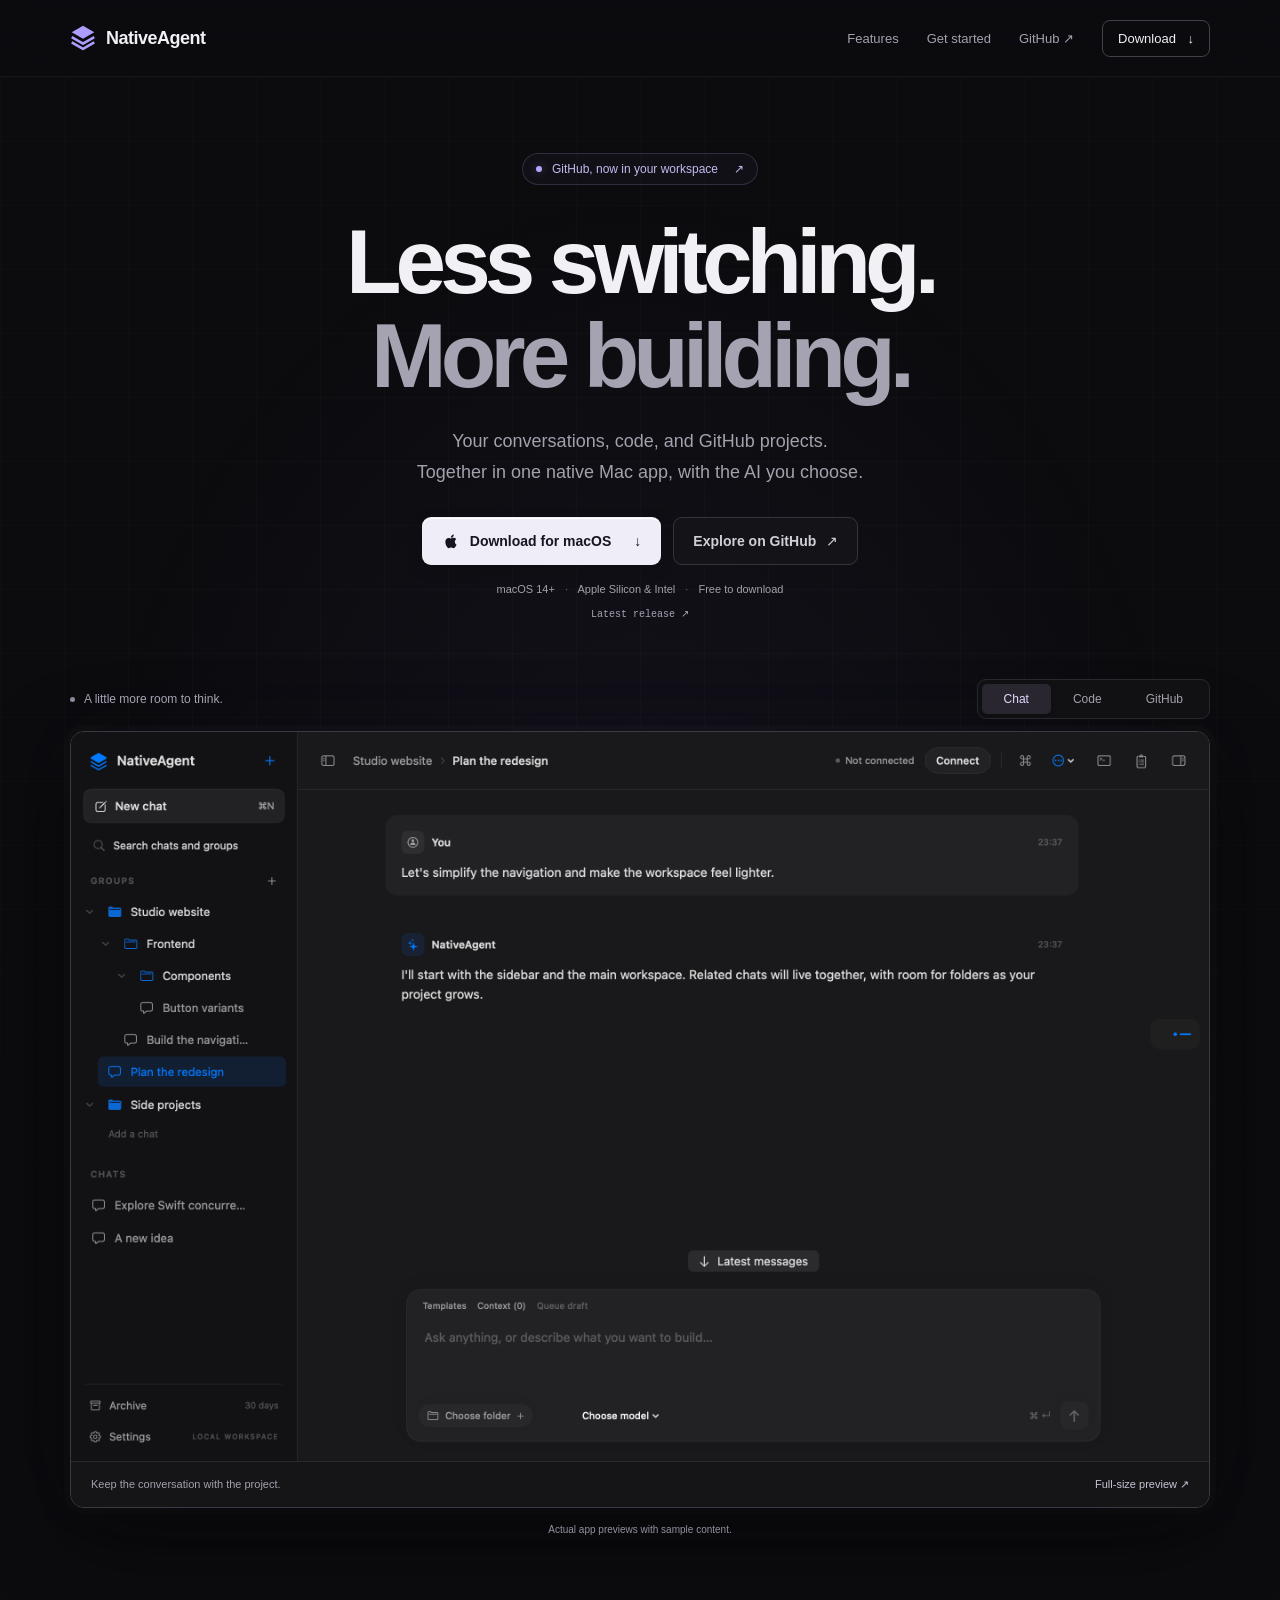
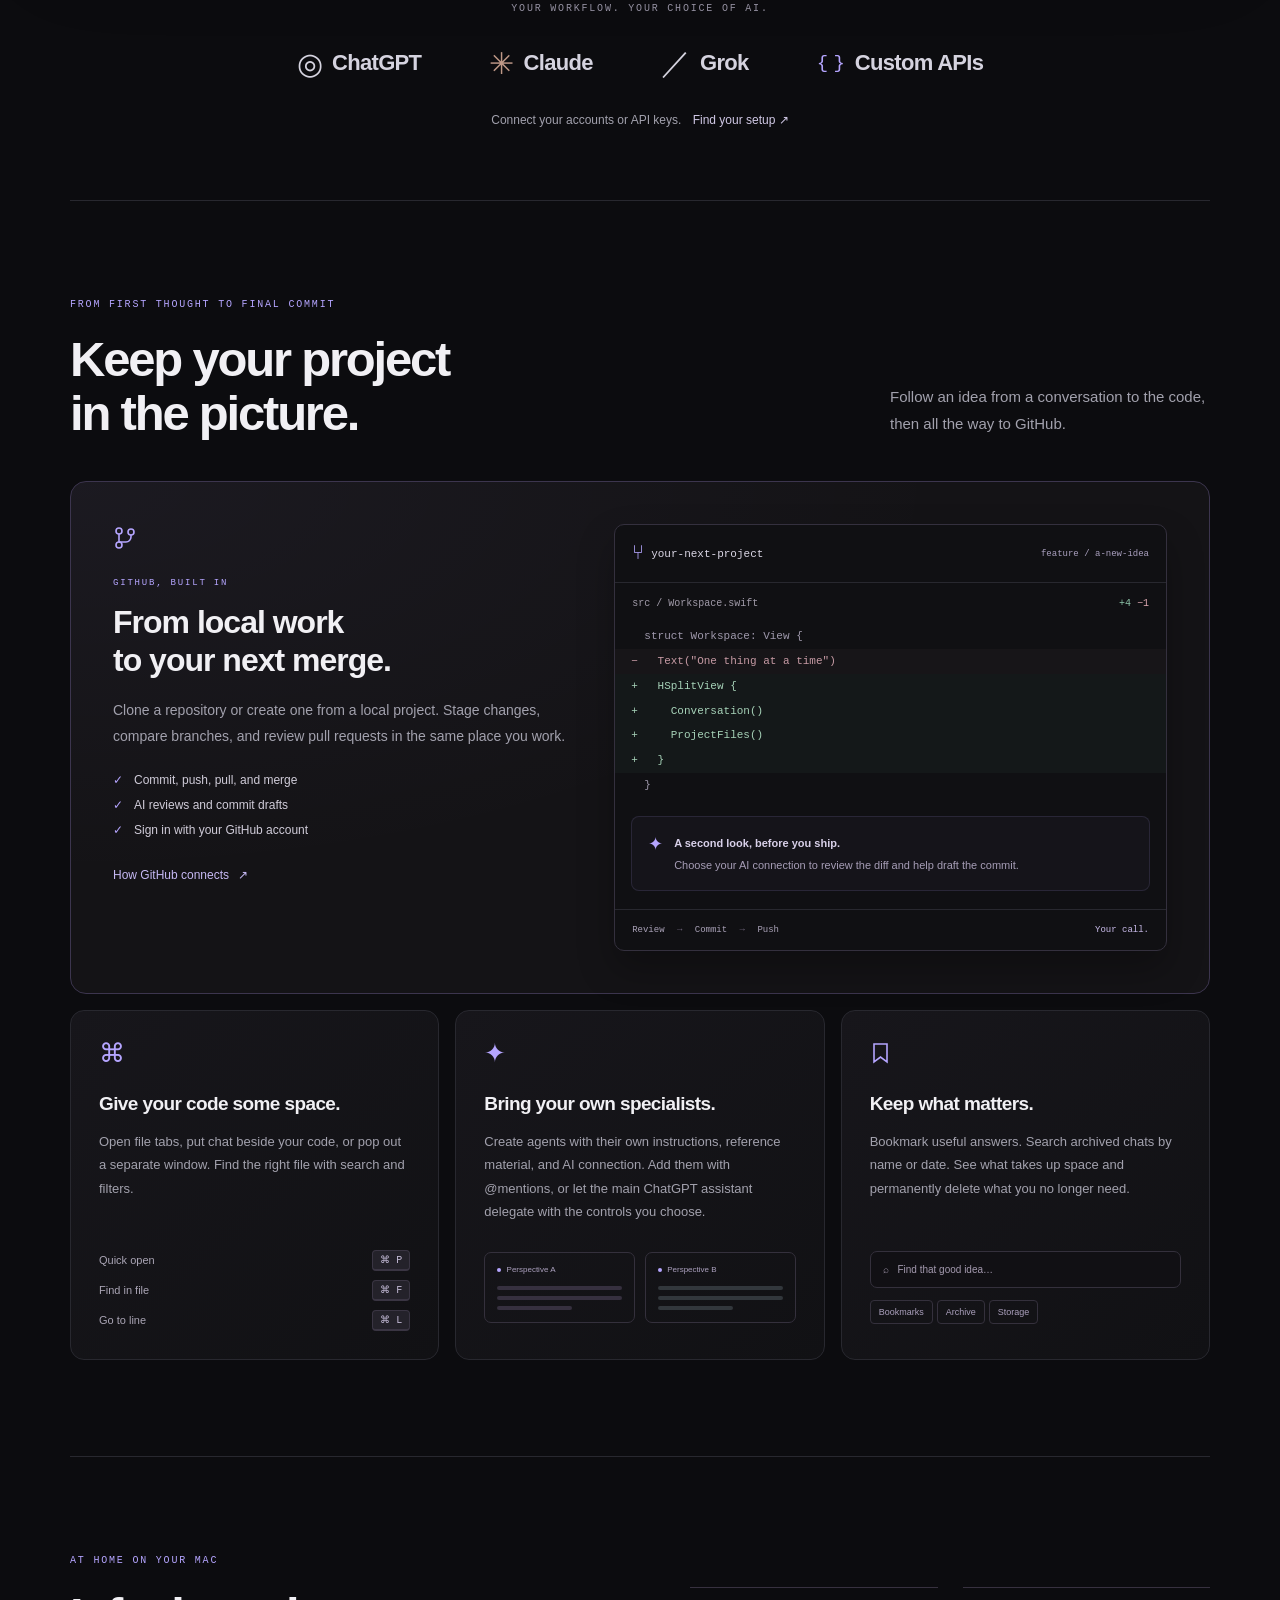
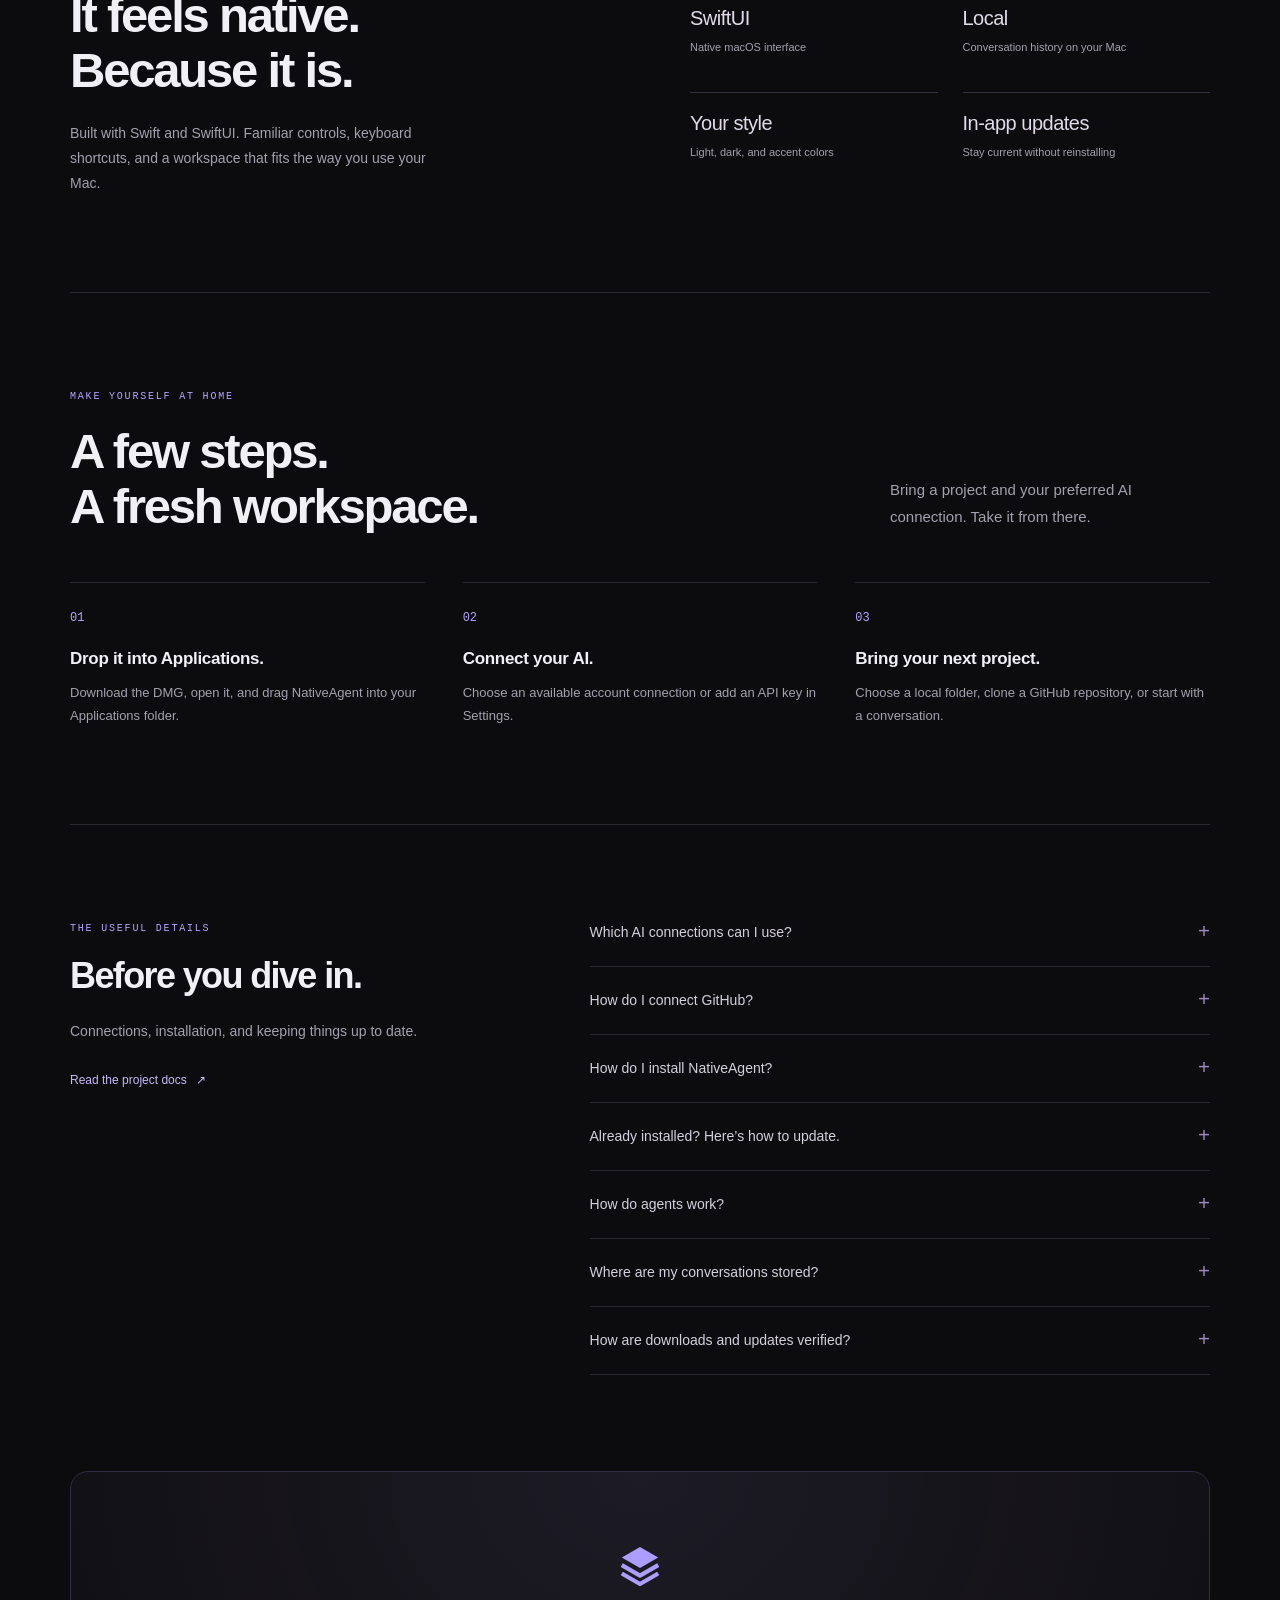
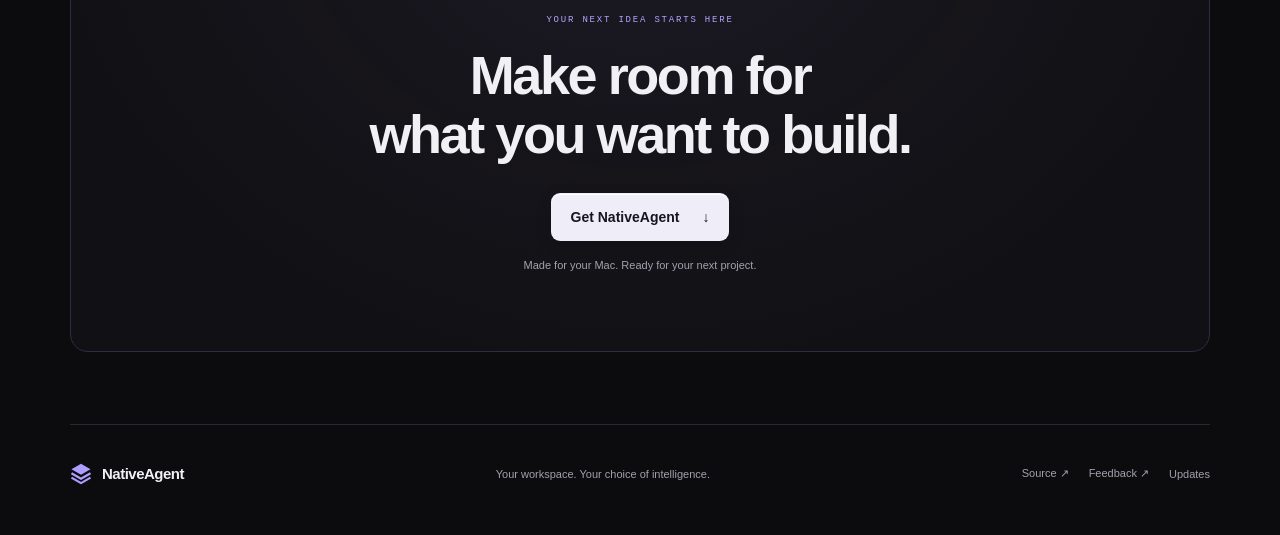
==== commit 9a3c3018: "Add configurable specialist agents and controlled delegation" ====
--- a/Site/index.html
+++ b/Site/index.html
@@ -14,9 +14,9 @@
   <meta http-equiv="Content-Security-Policy" content="default-src 'self'; style-src 'self'; script-src 'self'; img-src 'self' data:; connect-src 'self'; object-src 'none'; base-uri 'none'; form-action 'none'">
   <title>NativeAgent — Less switching. More building.</title>
   <link rel="icon" href="mark.svg" type="image/svg+xml">
-  <link rel="stylesheet" href="site.css">
-  <script src="site.js" defer></script>
-  <script src="preview.js" defer></script>
+  <link rel="stylesheet" href="site.css?v=20261017">
+  <script src="site.js?v=20261017" defer></script>
+  <script src="preview.js?v=20261017" defer></script>
 </head>
 <body>
   <a class="skip" href="#main">Skip to content</a>
@@ -115,8 +115,8 @@
           <div class="shortcut-list"><span>Quick open <kbd>⌘ P</kbd></span><span>Find in file <kbd>⌘ F</kbd></span><span>Go to line <kbd>⌘ L</kbd></span></div>
         </article>
         <article class="feature-card">
-          <span class="feature-icon" aria-hidden="true">✦</span><h3>Get another perspective.</h3>
-          <p>Ask your configured AI connections to review code. Compare saved answers side by side, find disagreements, and draft a combined response.</p>
+          <span class="feature-icon" aria-hidden="true">✦</span><h3>Bring your own specialists.</h3>
+          <p>Create agents with their own instructions, reference material, and AI connection. Add them with @mentions, or let the main ChatGPT assistant delegate with the controls you choose.</p>
           <div class="comparison-visual" aria-hidden="true"><div><span class="small-dot"></span> Perspective A<i></i><i></i><i></i></div><div><span class="small-dot"></span> Perspective B<i></i><i></i><i></i></div></div>
         </article>
         <article class="feature-card">
@@ -141,6 +141,7 @@
         <details id="github-connections"><summary>How do I connect GitHub?<span aria-hidden="true">+</span></summary><p>Install the <a href="https://cli.github.com/">official GitHub CLI</a>, then open Settings → GitHub in NativeAgent and sign in through GitHub. Credentials are managed by GitHub CLI. From there, clone or create repositories, review changes, commit, push, compare branches, and merge pull requests.</p></details>
         <details><summary>How do I install NativeAgent?<span aria-hidden="true">+</span></summary><p>Download and open the DMG, then drag NativeAgent onto the Applications folder in the installer window. Open NativeAgent from Applications and eject the disk image. When replacing an older copy, quit the app first and choose Replace. Your chats and settings stay intact.</p></details>
         <details><summary>Already installed? Here’s how to update.<span aria-hidden="true">+</span></summary><p>Choose NativeAgent → Check for Updates… or open Settings → Updates. The updater replaces your existing app in place and keeps your chats and settings. You can also configure automatic checks and downloads. Active tasks and unsaved edits postpone an updater-requested restart.</p></details>
+        <details><summary>How do agents work?<span aria-hidden="true">+</span></summary><p>Start with an editable preset or create a specialist in Settings → Agents. Choose its connection, model, instructions, references, and shared context. Type @ followed by its handle to see an accepted selection chip. Direct ChatGPT can delegate with per-agent approval modes and a per-turn limit. Specialists return advice; they do not independently edit files or run tools. Claude agents require an API connection.</p></details>
         <details><summary>Where are my conversations stored?<span aria-hidden="true">+</span></summary><p>Your conversation history is stored locally on your Mac. Requests and selected context are sent to the AI provider you use. Bookmarks, archive search, date filters, and storage controls help you manage your library.</p></details>
         <details><summary>How are downloads and updates verified?<span aria-hidden="true">+</span></summary><p id="signing-title">Check the release’s signing status</p><p id="signing-detail">Signing details appear when release metadata loads. Source and build instructions are available on GitHub.</p><p><a href="SHA256SUMS.txt">Download checksums</a> <span aria-hidden="true">·</span> <a href="appcast.xml">Signed update feed</a></p></details>
       </div>
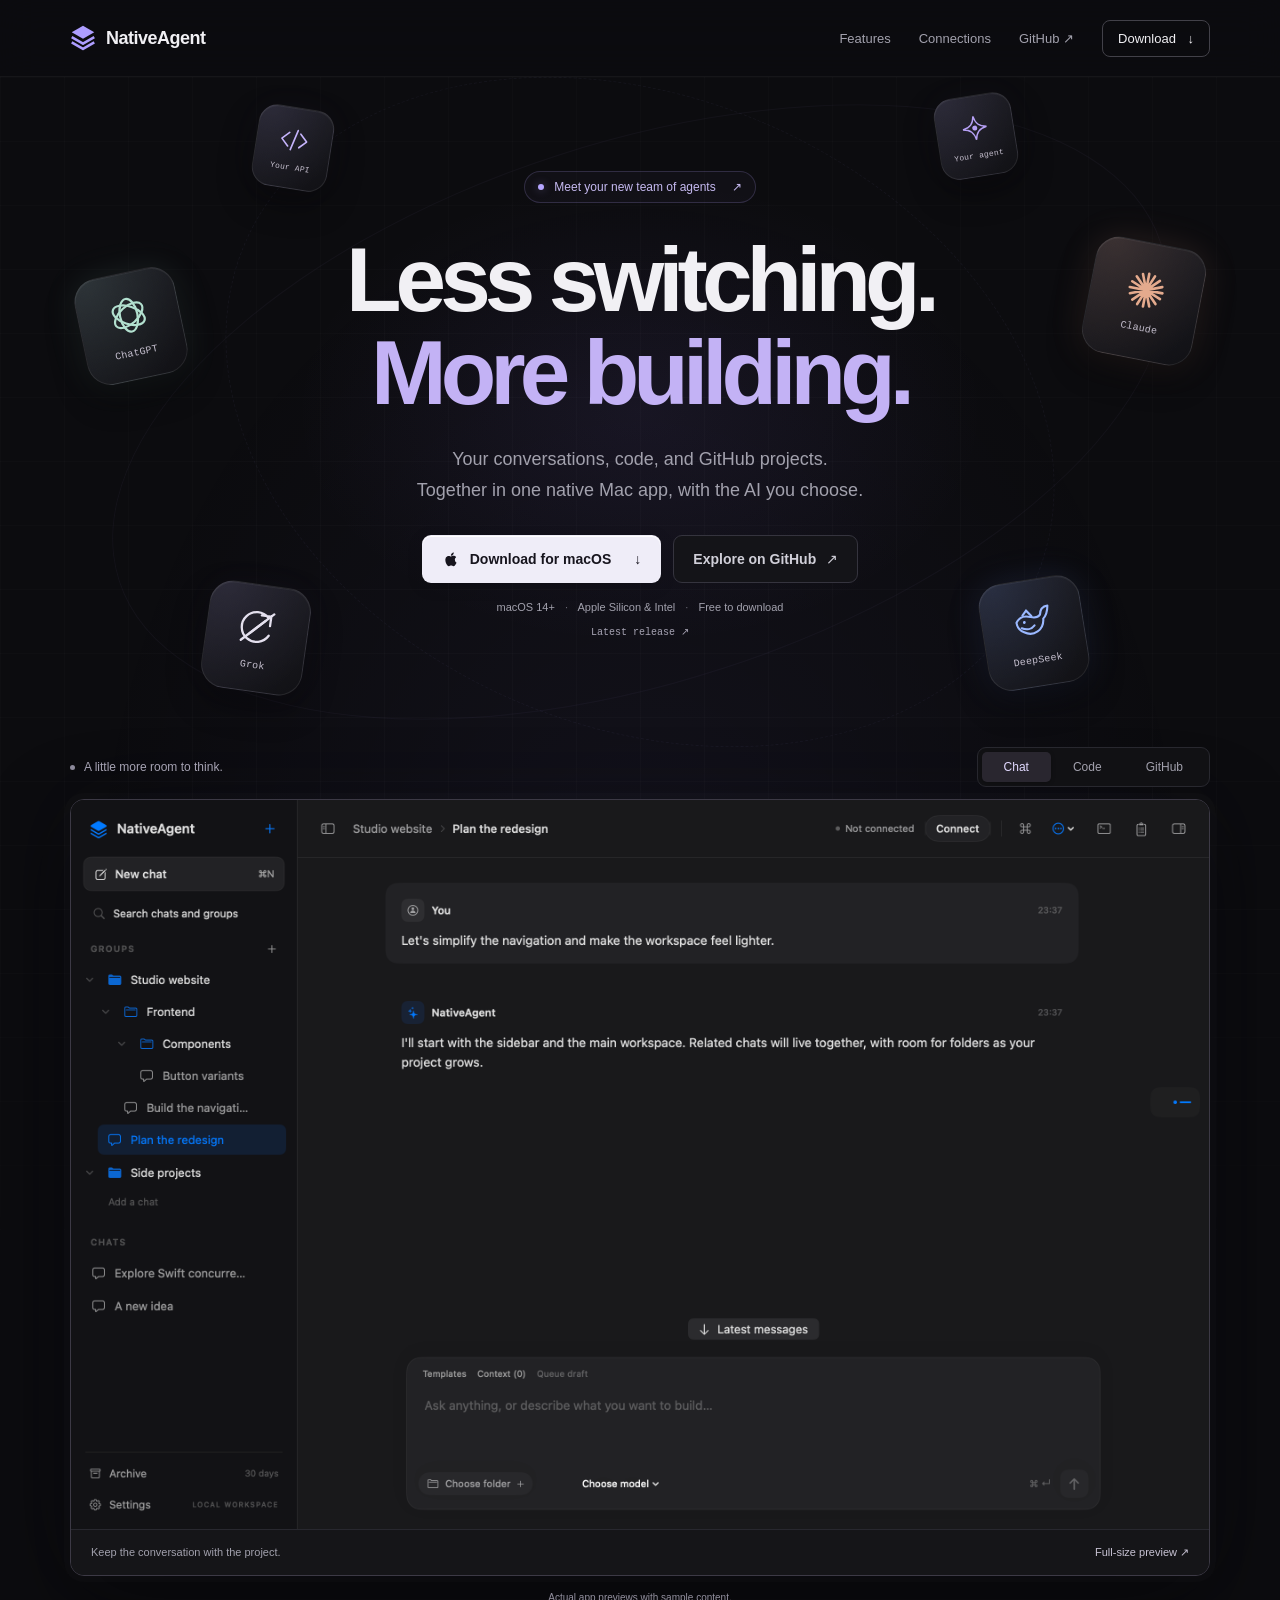
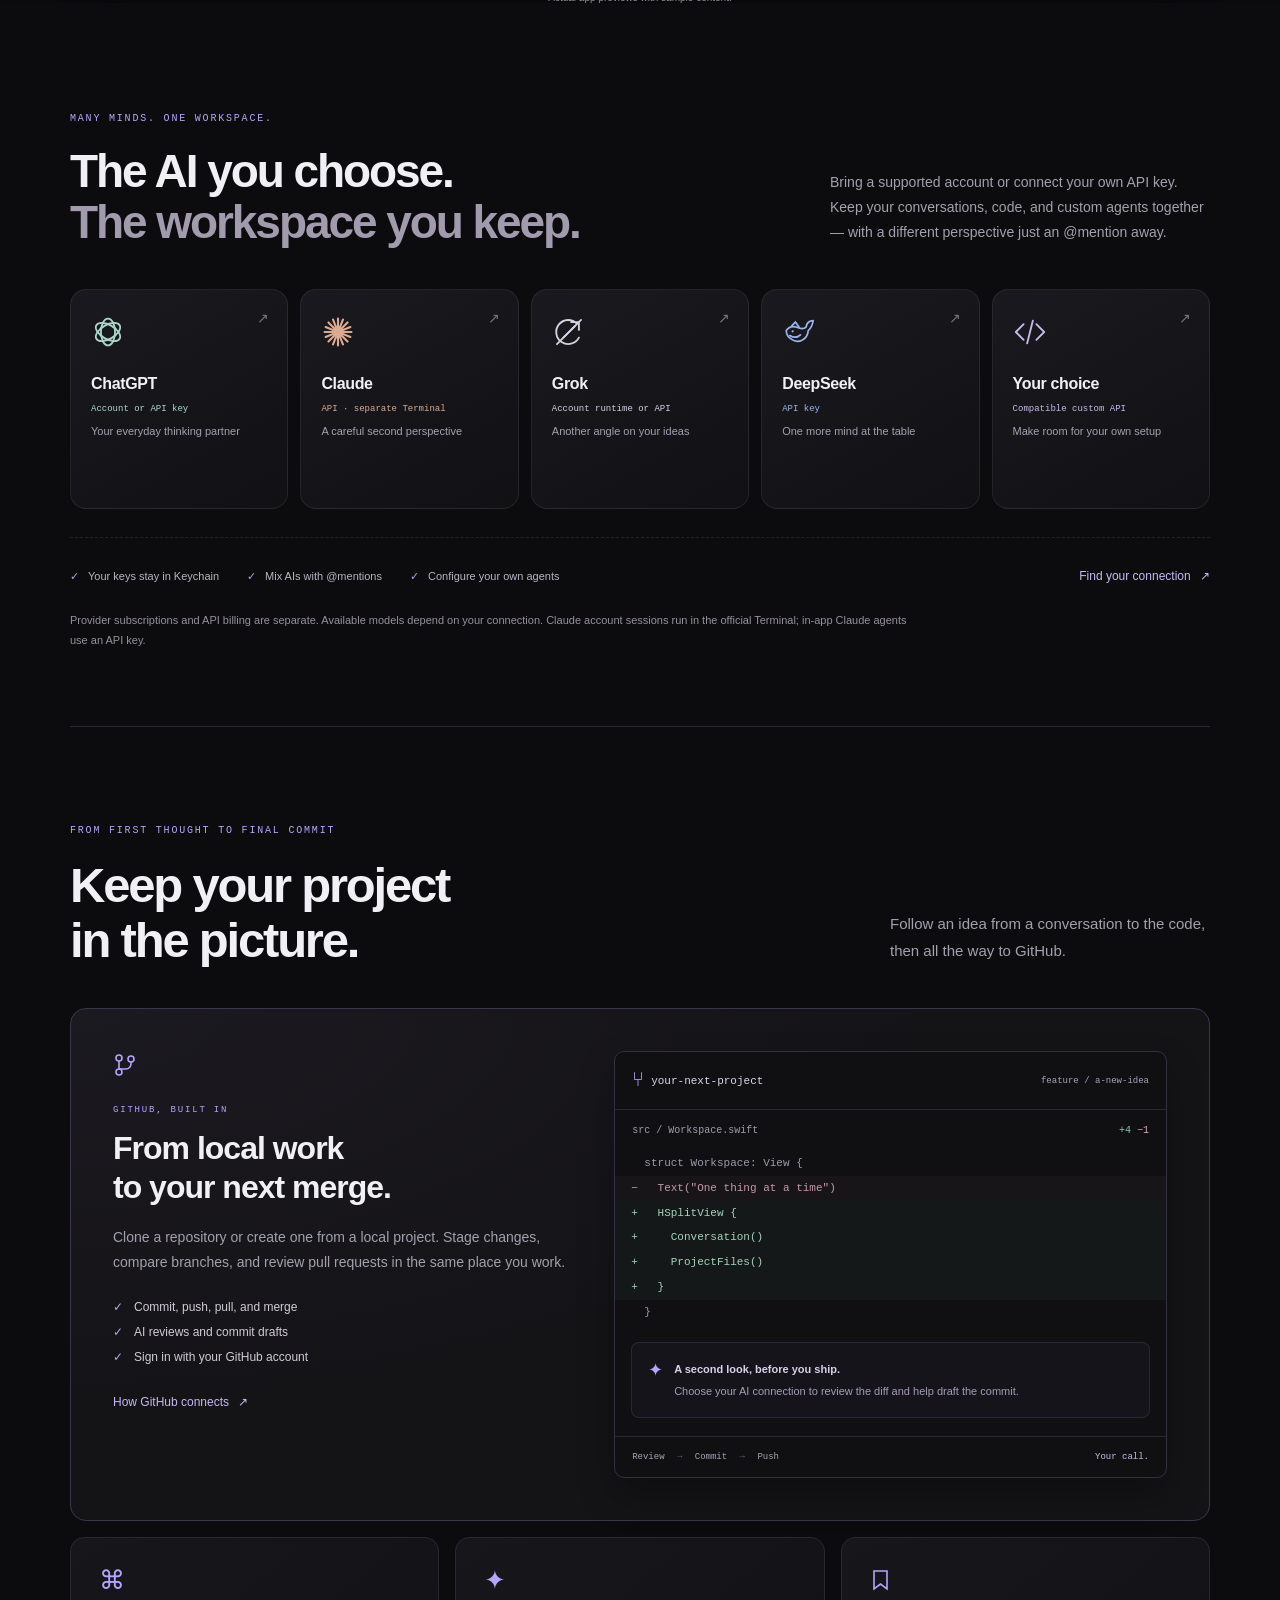
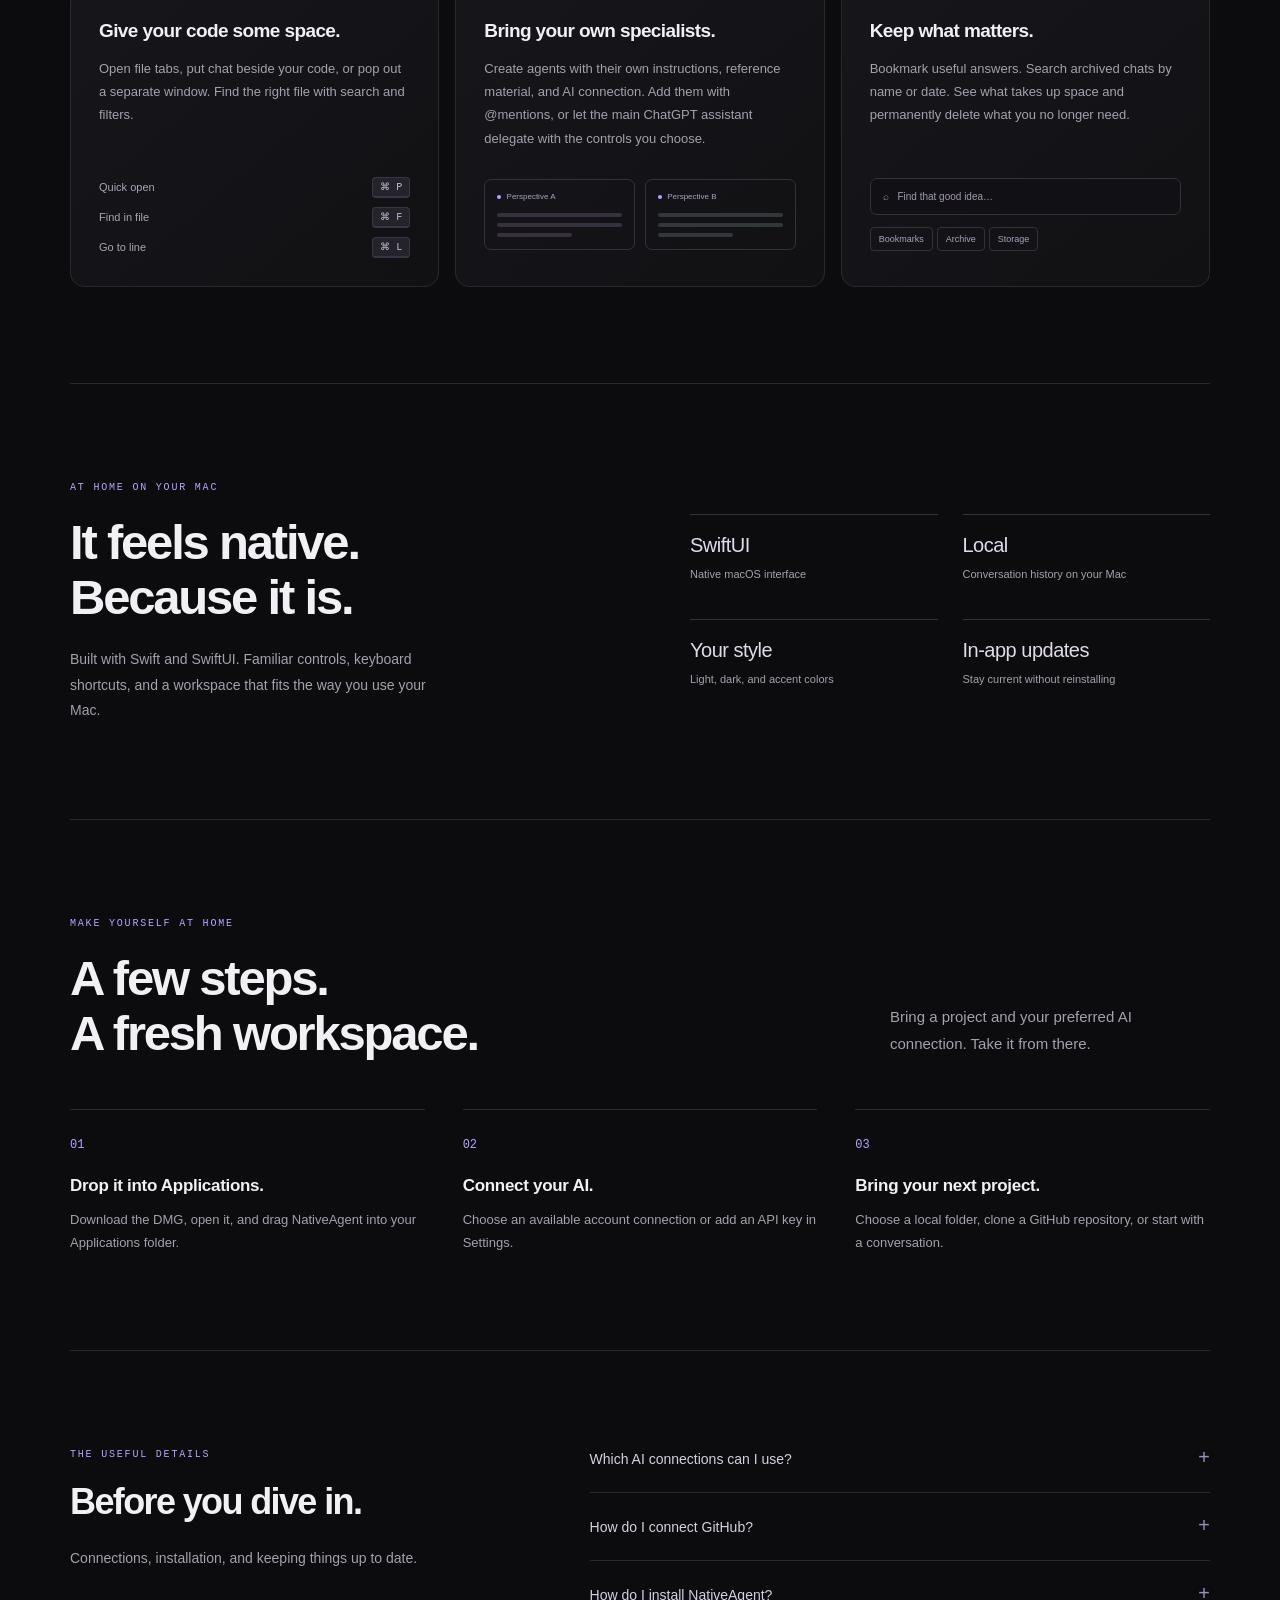
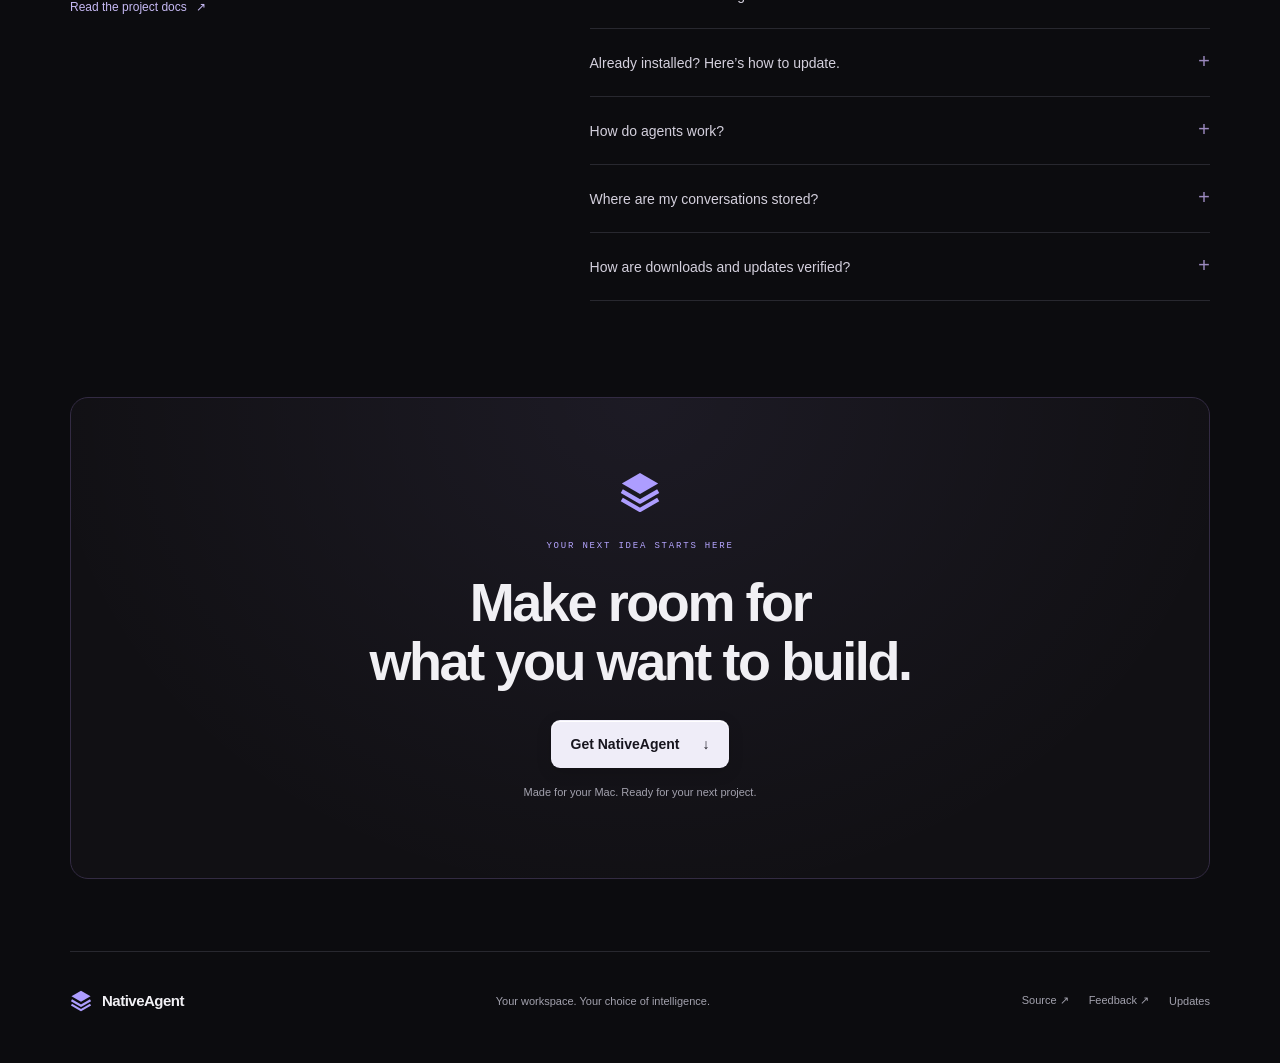
==== commit bec703d3: "Add cursor-responsive AI cards and connection showcase" ====
--- a/Site/index.html
+++ b/Site/index.html
@@ -14,18 +14,29 @@
   <meta http-equiv="Content-Security-Policy" content="default-src 'self'; style-src 'self'; script-src 'self'; img-src 'self' data:; connect-src 'self'; object-src 'none'; base-uri 'none'; form-action 'none'">
   <title>NativeAgent — Less switching. More building.</title>
   <link rel="icon" href="mark.svg" type="image/svg+xml">
-  <link rel="stylesheet" href="site.css?v=20261017">
+  <link rel="stylesheet" href="site.css?v=20261017-orbit">
   <script src="site.js?v=20261017" defer></script>
   <script src="preview.js?v=20261017" defer></script>
+  <script src="hero-motion.js?v=20261017-orbit" defer></script>
 </head>
 <body>
+  <svg class="symbol-library" xmlns="http://www.w3.org/2000/svg" aria-hidden="true">
+    <defs>
+      <symbol id="ai-chat" viewBox="0 0 48 48"><g fill="none" stroke="currentColor" stroke-width="2.5"><ellipse cx="24" cy="24" rx="10" ry="19"/><ellipse cx="24" cy="24" rx="10" ry="19" transform="rotate(60 24 24)"/><ellipse cx="24" cy="24" rx="10" ry="19" transform="rotate(120 24 24)"/></g></symbol>
+      <symbol id="ai-claude" viewBox="0 0 48 48"><g fill="none" stroke="currentColor" stroke-width="3" stroke-linecap="round"><path d="M24 5v38M5 24h38M10.5 10.5l27 27M10.5 37.5l27-27M17 6.5l14 35M6.5 17l35 14M6.5 31l35-14M17 41.5l14-35"/></g></symbol>
+      <symbol id="ai-grok" viewBox="0 0 48 48"><g fill="none" stroke="currentColor" stroke-width="2.6" stroke-linecap="round"><path d="M35 12a17 17 0 1 0 3 20M7 41 41 7M27 10h11v11"/><path d="m16 32 16-16"/></g></symbol>
+      <symbol id="ai-deepseek" viewBox="0 0 48 48"><path d="M6 22c4-6 10-7 17-4 5 2 8 2 11-1 1-6 5-9 10-9-1 6-3 11-7 14-1 13-14 19-24 12-5-3-7-7-7-12Z" fill="none" stroke="currentColor" stroke-width="2.4" stroke-linejoin="round"/><path d="m14 15 5-5 5 7M11 29c5 3 11 3 15-1" fill="none" stroke="currentColor" stroke-width="2.4" stroke-linecap="round"/><circle cx="15" cy="23" r="1.6" fill="currentColor"/></symbol>
+      <symbol id="ai-custom" viewBox="0 0 48 48"><path d="m15 13-11 11 11 11m18-22 11 11-11 11M28 8l-8 32" fill="none" stroke="currentColor" stroke-width="2.6" stroke-linecap="round" stroke-linejoin="round"/></symbol>
+      <symbol id="ai-agent" viewBox="0 0 48 48"><path d="M24 5c2 12 7 17 19 19-12 2-17 7-19 19-2-12-7-17-19-19C17 22 22 17 24 5Z" fill="none" stroke="currentColor" stroke-width="2.3"/><circle cx="24" cy="24" r="4" fill="currentColor"/></symbol>
+    </defs>
+  </svg>
   <a class="skip" href="#main">Skip to content</a>
   <header class="header">
     <div class="nav wrap">
       <a class="brand" href="./" aria-label="NativeAgent home"><img src="mark.svg" width="26" height="28" alt="">NativeAgent</a>
       <nav aria-label="Main navigation">
         <a class="nav-section" href="#features">Features</a>
-        <a class="nav-section" href="#start">Get started</a>
+        <a class="nav-section" href="#providers">Connections</a>
         <a class="nav-github" href="https://github.com/Phoenix1485/NativeAgent">GitHub <span aria-hidden="true">↗</span></a>
         <a class="nav-download" data-download href="https://github.com/Phoenix1485/NativeAgent/releases/latest">Download <span aria-hidden="true">↓</span></a>
       </nav>
@@ -33,8 +44,18 @@
   </header>
   <main id="main">
     <div class="hero-scene">
-      <section class="hero wrap" aria-labelledby="headline">
-        <a class="announcement" href="#github"><span class="status-dot" aria-hidden="true"></span> GitHub, now in your workspace <span aria-hidden="true">↗</span></a>
+      <section class="hero wrap" aria-labelledby="headline" data-orbit>
+        <div class="hero-orbit" aria-hidden="true">
+          <div class="orbit-ring orbit-ring-one"></div><div class="orbit-ring orbit-ring-two"></div>
+          <div class="floating-ai float-chat" data-depth="16"><div class="ai-tile"><svg><use href="#ai-chat"/></svg><span>ChatGPT</span></div></div>
+          <div class="floating-ai float-claude" data-depth="21"><div class="ai-tile"><svg><use href="#ai-claude"/></svg><span>Claude</span></div></div>
+          <div class="floating-ai float-grok" data-depth="12"><div class="ai-tile"><svg><use href="#ai-grok"/></svg><span>Grok</span></div></div>
+          <div class="floating-ai float-deepseek" data-depth="18"><div class="ai-tile"><svg><use href="#ai-deepseek"/></svg><span>DeepSeek</span></div></div>
+          <div class="floating-ai float-custom" data-depth="10"><div class="ai-tile"><svg><use href="#ai-custom"/></svg><span>Your API</span></div></div>
+          <div class="floating-ai float-agent" data-depth="14"><div class="ai-tile"><svg><use href="#ai-agent"/></svg><span>Your agent</span></div></div>
+        </div>
+        <div class="hero-content">
+        <a class="announcement" href="#features"><span class="status-dot" aria-hidden="true"></span> Meet your new team of agents <span aria-hidden="true">↗</span></a>
         <h1 id="headline">Less switching.<br><span>More building.</span></h1>
         <p class="lead">Your conversations, code, and GitHub projects.<br class="desktop-break"> Together in one native Mac app, with the AI you choose.</p>
         <div class="actions">
@@ -43,6 +64,7 @@
         </div>
         <p class="requirements">macOS 14+ <span aria-hidden="true">·</span> Apple Silicon &amp; Intel <span aria-hidden="true">·</span> Free to download</p>
         <a class="version" id="release" href="https://github.com/Phoenix1485/NativeAgent/releases"><span id="version" aria-live="polite">Latest release</span><span aria-hidden="true"> ↗</span></a>
+        </div>
       </section>
       <section class="showcase wrap" aria-label="Explore the NativeAgent interface">
         <div class="preview-toolbar">
@@ -70,15 +92,20 @@
         <p class="sample-note">Actual app previews with sample content.</p>
       </section>
     </div>
-    <section class="providers wrap" aria-labelledby="providers-title">
-      <p class="eyebrow" id="providers-title">YOUR WORKFLOW. YOUR CHOICE OF AI.</p>
-      <ul class="provider-list" aria-label="Supported connections">
-        <li><span class="provider-symbol" aria-hidden="true">◎</span> ChatGPT</li>
-        <li><span class="provider-symbol claude" aria-hidden="true">✳</span> Claude</li>
-        <li><span class="provider-symbol" aria-hidden="true">／</span> Grok</li>
-        <li><span class="provider-symbol custom" aria-hidden="true">{ }</span> Custom APIs</li>
+    <section class="providers wrap" id="providers" aria-labelledby="providers-title">
+      <div class="connection-heading">
+        <div><p class="eyebrow">MANY MINDS. ONE WORKSPACE.</p><h2 id="providers-title">The AI you choose.<br><span>The workspace you keep.</span></h2></div>
+        <p>Bring a supported account or connect your own API key. Keep your conversations, code, and custom agents together — with a different perspective just an @mention away.</p>
+      </div>
+      <ul class="connection-grid" aria-label="Supported AI connections">
+        <li><a class="connection-card connection-chat" href="#connections"><svg aria-hidden="true"><use href="#ai-chat"/></svg><span class="connection-name">ChatGPT</span><span class="connection-method">Account or API key</span><span class="connection-detail">Your everyday thinking partner</span><span class="connection-arrow" aria-hidden="true">↗</span></a></li>
+        <li><a class="connection-card connection-claude" href="#connections"><svg aria-hidden="true"><use href="#ai-claude"/></svg><span class="connection-name">Claude</span><span class="connection-method">API · separate Terminal</span><span class="connection-detail">A careful second perspective</span><span class="connection-arrow" aria-hidden="true">↗</span></a></li>
+        <li><a class="connection-card connection-grok" href="#connections"><svg aria-hidden="true"><use href="#ai-grok"/></svg><span class="connection-name">Grok</span><span class="connection-method">Account runtime or API</span><span class="connection-detail">Another angle on your ideas</span><span class="connection-arrow" aria-hidden="true">↗</span></a></li>
+        <li><a class="connection-card connection-deepseek" href="#connections"><svg aria-hidden="true"><use href="#ai-deepseek"/></svg><span class="connection-name">DeepSeek</span><span class="connection-method">API key</span><span class="connection-detail">One more mind at the table</span><span class="connection-arrow" aria-hidden="true">↗</span></a></li>
+        <li><a class="connection-card connection-custom" href="#connections"><svg aria-hidden="true"><use href="#ai-custom"/></svg><span class="connection-name">Your choice</span><span class="connection-method">Compatible custom API</span><span class="connection-detail">Make room for your own setup</span><span class="connection-arrow" aria-hidden="true">↗</span></a></li>
       </ul>
-      <p>Connect your accounts or API keys. <a href="#connections">Find your setup <span aria-hidden="true">↗</span></a></p>
+      <div class="connection-footer"><ul><li>Your keys stay in Keychain</li><li>Mix AIs with @mentions</li><li>Configure your own agents</li></ul><a class="text-link" href="#connections">Find your connection <span aria-hidden="true">↗</span></a></div>
+      <p class="connection-note">Provider subscriptions and API billing are separate. Available models depend on your connection. Claude account sessions run in the official Terminal; in-app Claude agents use an API key.</p>
     </section>
     <section class="features wrap section" id="features" aria-labelledby="features-title">
       <div class="section-heading">
--- a/Site/site.css
+++ b/Site/site.css
@@ -28,14 +28,34 @@
 nav { display: flex; align-items: center; gap: 28px; font-size: 13px; color: var(--muted); }
 .nav-download { border: 1px solid #424149; padding: 10px 15px; color: var(--text); border-radius: 8px; }
 .nav-download span { margin-left: 8px; }
-.hero-scene { position: relative; isolation: isolate; }
+.hero-scene { position: relative; isolation: isolate; overflow: clip; }
 .hero-scene::before { content: ""; position: absolute; inset: 0 0 14%; z-index: -1; background: radial-gradient(ellipse at 50% 65%, #9480ff0e, transparent 62%), linear-gradient(#ffffff04 1px, transparent 1px), linear-gradient(90deg, #ffffff04 1px, transparent 1px); background-size: auto, 64px 64px, 64px 64px; mask-image: linear-gradient(#000, #000 65%, transparent); }
-.hero { text-align: center; padding-block: 76px 54px; }
+.symbol-library { position: absolute; width: 0; height: 0; overflow: hidden; pointer-events: none; }
+.hero { position: relative; text-align: center; min-height: 670px; display: flex; align-items: center; justify-content: center; padding-block: 90px 100px; }
+.hero-content { position: relative; z-index: 1; max-width: 720px; }
+.hero-orbit { position: absolute; inset: 0; pointer-events: none; }
+.hero-orbit::before { content: ""; position: absolute; width: 700px; height: 470px; max-width: 100%; left: 50%; top: 50%; transform: translate(-50%, -50%); border-radius: 50%; background: radial-gradient(ellipse, #9577ef14, transparent 70%); }
+.orbit-ring { position: absolute; inset: 65px 22px; border: 1px solid #b5a5ff0b; border-radius: 50%; transform: rotate(-18deg); }
+.orbit-ring-two { inset: 20px 140px; transform: rotate(23deg); border-style: dashed; border-color: #b5a5ff0d; }
+.floating-ai { position: absolute; width: 102px; }
+.ai-tile { display: flex; flex-direction: column; align-items: center; justify-content: center; gap: 12px; min-height: 108px; border: 1px solid #ffffff16; border-radius: 24px; background: radial-gradient(ellipse at 15% 0, var(--tile-glow, #b5a5ff16), transparent 85%), linear-gradient(145deg, #202027, #111115); box-shadow: 0 1px 0 #ffffff0d inset, 0 14px 34px #0005, 0 0 34px var(--tile-glow, #b5a5ff08); transform: rotate(var(--tile-angle, 0deg)); }
+.ai-tile svg { width: 42px; height: 42px; }
+.ai-tile span { font: 10px var(--mono); letter-spacing: .2px; color: #c5bfce; }
+.float-chat { left: 10px; top: 195px; --tile-angle: -12deg; --tile-glow: #9edac81c; color: #b2e0cf; }
+.float-claude { right: 10px; top: 165px; width: 112px; --tile-angle: 11deg; --tile-glow: #dc9a7925; color: #e4aa8d; }
+.float-claude .ai-tile { min-height: 118px; }
+.float-grok { left: 135px; bottom: 55px; --tile-angle: 8deg; color: #e4e0ee; }
+.float-deepseek { right: 125px; bottom: 60px; --tile-angle: -9deg; --tile-glow: #709bff20; color: #9ab8ff; }
+.float-custom { left: 185px; top: 30px; width: 76px; --tile-angle: 9deg; color: #c5b3fb; }
+.float-agent { right: 195px; top: 18px; width: 78px; --tile-angle: -9deg; color: #b6a0f5; }
+.float-custom .ai-tile, .float-agent .ai-tile { min-height: 82px; gap: 8px; border-radius: 19px; }
+.float-custom svg, .float-agent svg { width: 30px; height: 30px; }
+.float-custom span, .float-agent span { font-size: 8px; }
 .announcement { display: inline-flex; align-items: center; gap: 10px; padding: 8px 13px; border: 1px solid #b5a5ff30; border-radius: 999px; font-size: 12px; color: #c5b9f0; background: #b5a5ff08; }
 .announcement>span:last-child { margin-left: 6px; }
 .status-dot { width: 6px; height: 6px; border-radius: 50%; background: var(--accent); box-shadow: 0 0 10px #b5a5ff60; }
 h1 { font-size: clamp(52px, 7.1vw, 94px); line-height: 1.03; letter-spacing: -.065em; font-weight: 580; margin: 30px 0 24px; }
-h1>span { color: #a5a3b2; }
+h1>span { color: #c3b2f5; }
 .lead { margin: 0 auto; color: var(--muted); font-size: 18px; line-height: 1.7; max-width: 620px; }
 .actions { display: flex; justify-content: center; align-items: center; gap: 12px; flex-wrap: wrap; margin-top: 30px; }
 .button { min-height: 48px; display: inline-flex; justify-content: center; align-items: center; gap: 10px; padding: 13px 19px; border: 1px solid transparent; border-radius: 9px; font-size: 14px; font-weight: 550; transition: background .16s, border-color .16s, transform .16s; }
@@ -65,16 +85,29 @@
 figcaption { display: flex; justify-content: space-between; gap: 16px; padding: 14px 20px; border-top: 1px solid var(--line); background: #151518; color: var(--muted); font-size: 11px; line-height: 1.5; }
 figcaption a { color: #c8c3d4; white-space: nowrap; }
 .sample-note { color: #93909f; font-size: 10px; text-align: center; margin: 16px 0 0; }
-.providers { text-align: center; padding: 66px 0 68px; border-bottom: 1px solid var(--line); }
+.providers { padding: 108px 0 76px; border-bottom: 1px solid var(--line); }
 .eyebrow { color: var(--accent); font: 10px/1.6 var(--mono); letter-spacing: 1.8px; margin: 0 0 19px; }
-.providers .eyebrow { color: #9894a5; }
-.provider-list { display: flex; justify-content: center; flex-wrap: wrap; gap: 26px 68px; list-style: none; padding: 0; margin: 26px 0; }
-.provider-list li { display: flex; align-items: center; gap: 10px; font-size: 22px; letter-spacing: -.7px; font-weight: 550; color: #d5d3df; }
-.provider-symbol { font-size: 30px; font-weight: 400; }
-.provider-symbol.claude { color: #bf9887; }
-.provider-symbol.custom { font: 19px var(--mono); letter-spacing: -3px; margin-right: 3px; color: var(--accent); }
-.providers>p:last-child { font-size: 12px; line-height: 1.8; color: var(--muted); margin: 0; }
-.providers>p>a { color: #d0c8e5; margin-left: 8px; }
+.connection-heading { display: flex; align-items: flex-end; justify-content: space-between; gap: 60px; margin-bottom: 40px; }
+.connection-heading h2 { font-size: clamp(32px, 3.8vw, 46px); }
+.connection-heading h2 span { color: #a29bae; }
+.connection-heading>p { max-width: 380px; margin: 0 0 3px; font-size: 14px; line-height: 1.8; color: var(--muted); }
+.connection-grid { display: grid; grid-template-columns: repeat(5, minmax(0, 1fr)); list-style: none; padding: 0; margin: 0; gap: 12px; }
+.connection-card { --connection-color: #c7bbeb; position: relative; display: flex; flex-direction: column; align-items: flex-start; min-height: 220px; height: 100%; padding: 25px 20px 22px; border: 1px solid #ffffff13; border-radius: 16px; background: linear-gradient(150deg, #1a191f, #111114); transition: transform .2s, border-color .2s, background .2s; }
+.connection-card:hover { transform: translateY(-5px); border-color: var(--connection-color); background: linear-gradient(150deg, #23202b, #151419); color: var(--text); }
+.connection-card>svg { width: 34px; height: 34px; color: var(--connection-color); margin-bottom: 26px; }
+.connection-name { font-size: 16px; font-weight: 550; letter-spacing: -.35px; }
+.connection-method { font: 9px/1.65 var(--mono); color: var(--connection-color); margin-top: 9px; }
+.connection-detail { color: #a5a0b0; font-size: 11px; line-height: 1.7; margin-top: 6px; }
+.connection-arrow { position: absolute; top: 20px; right: 18px; font-size: 14px; color: #797380; }
+.connection-chat { --connection-color: #add7c8; }
+.connection-claude { --connection-color: #dbaa91; }
+.connection-grok { --connection-color: #d6d1e1; }
+.connection-deepseek { --connection-color: #9bb4ee; }
+.connection-footer { display: flex; align-items: center; justify-content: space-between; gap: 24px; margin-top: 28px; padding-top: 24px; border-top: 1px dashed #ffffff17; }
+.connection-footer ul { display: flex; flex-wrap: wrap; gap: 14px 28px; margin: 0; padding: 0; list-style: none; color: #b9b3c4; font-size: 11px; }
+.connection-footer li::before { content: "✓"; color: #b4a1e8; margin-right: 9px; }
+.connection-footer>a { white-space: nowrap; }
+.connection-note { color: #96909f; font-size: 11px; line-height: 1.8; max-width: 850px; margin: 20px 0 0; }
 .section { padding-block: 96px; }
 .section-heading { display: flex; justify-content: space-between; align-items: flex-end; gap: 48px; margin-bottom: 40px; }
 h2 { font-size: clamp(34px, 4vw, 49px); line-height: 1.12; font-weight: 550; letter-spacing: -.045em; margin: 0; }
@@ -158,8 +191,23 @@
 footer .brand { font-size: 15px; }
 footer>p { color: var(--muted); font-size: 11px; }
 footer nav { gap: 20px; font-size: 11px; }
+@media (max-width: 1200px) {
+  .hero { min-height: auto; padding-block: 64px 54px; flex-direction: column; gap: 40px; }
+  .hero-orbit { position: relative; inset: auto; display: grid; grid-template-columns: repeat(6, 1fr); gap: 18px; width: min(580px, 100%); order: 2; }
+  .hero-orbit::before, .orbit-ring { display: none; }
+  .floating-ai { position: static; width: auto; transform: none !important; }
+  .floating-ai .ai-tile { min-height: 80px; border-radius: 17px; gap: 8px; }
+  .floating-ai svg { width: 28px; height: 28px; }
+  .floating-ai span { font-size: 8px; }
+}
 @media (max-width: 950px) {
-  .hero { padding-top: 64px; }
+  .connection-heading { gap: 32px; }
+  .connection-heading>p { max-width: 300px; }
+  .connection-grid { grid-template-columns: repeat(6, minmax(0, 1fr)); }
+  .connection-grid li { grid-column: span 2; }
+  .connection-grid li:nth-last-child(-n+2) { grid-column: span 3; }
+  .connection-card { min-height: 190px; }
+  .connection-footer { align-items: flex-start; }
   .github-feature { padding: 30px; gap: 30px; }
   .branch { width: 100%; margin-left: 24px; }
   .feature-card { padding: 23px; }
@@ -192,10 +240,21 @@
   .preview-window { border-radius: 9px; box-shadow: 0 0 0 4px #ffffff03, 0 20px 50px #0005; }
   figcaption { padding: 12px; font-size: 10px; }
   figcaption>span { max-width: 55%; }
-  .providers { padding-block: 45px; }
-  .provider-list { gap: 22px 34px; max-width: 390px; margin-inline: auto; }
-  .provider-list li { font-size: 19px; }
-  .providers>p:last-child { font-size: 11px; }
+  .hero-orbit { gap: 10px; }
+  .floating-ai .ai-tile { min-height: 54px; border-radius: 13px; }
+  .floating-ai svg { width: 25px; height: 25px; }
+  .floating-ai span { display: none; }
+  .providers { padding-block: 64px 48px; }
+  .connection-heading { display: block; margin-bottom: 28px; }
+  .connection-heading>p { max-width: 450px; margin-top: 22px; }
+  .connection-grid { grid-template-columns: repeat(2, minmax(0, 1fr)); gap: 10px; }
+  .connection-grid li, .connection-grid li:nth-last-child(-n+2) { grid-column: span 1; }
+  .connection-grid li:last-child { grid-column: 1 / -1; }
+  .connection-card { min-height: 198px; padding: 21px 16px; }
+  .connection-card>svg { margin-bottom: 22px; }
+  .connection-grid li:last-child .connection-card { min-height: 178px; }
+  .connection-footer { flex-direction: column; gap: 15px; }
+  .connection-footer ul { gap: 13px; flex-direction: column; }
   .section { padding-block: 62px; }
   .section-heading { display: block; margin-bottom: 28px; }
   .section-heading>p { margin-top: 19px; max-width: 380px; font-size: 14px; }
@@ -235,4 +294,6 @@
   html { scroll-behavior: auto; }
   *, *::before, *::after { transition: none !important; }
   .button:hover { transform: none; }
-}
+  .floating-ai { transform: none !important; }
+  .connection-card:hover { transform: none; }
+}
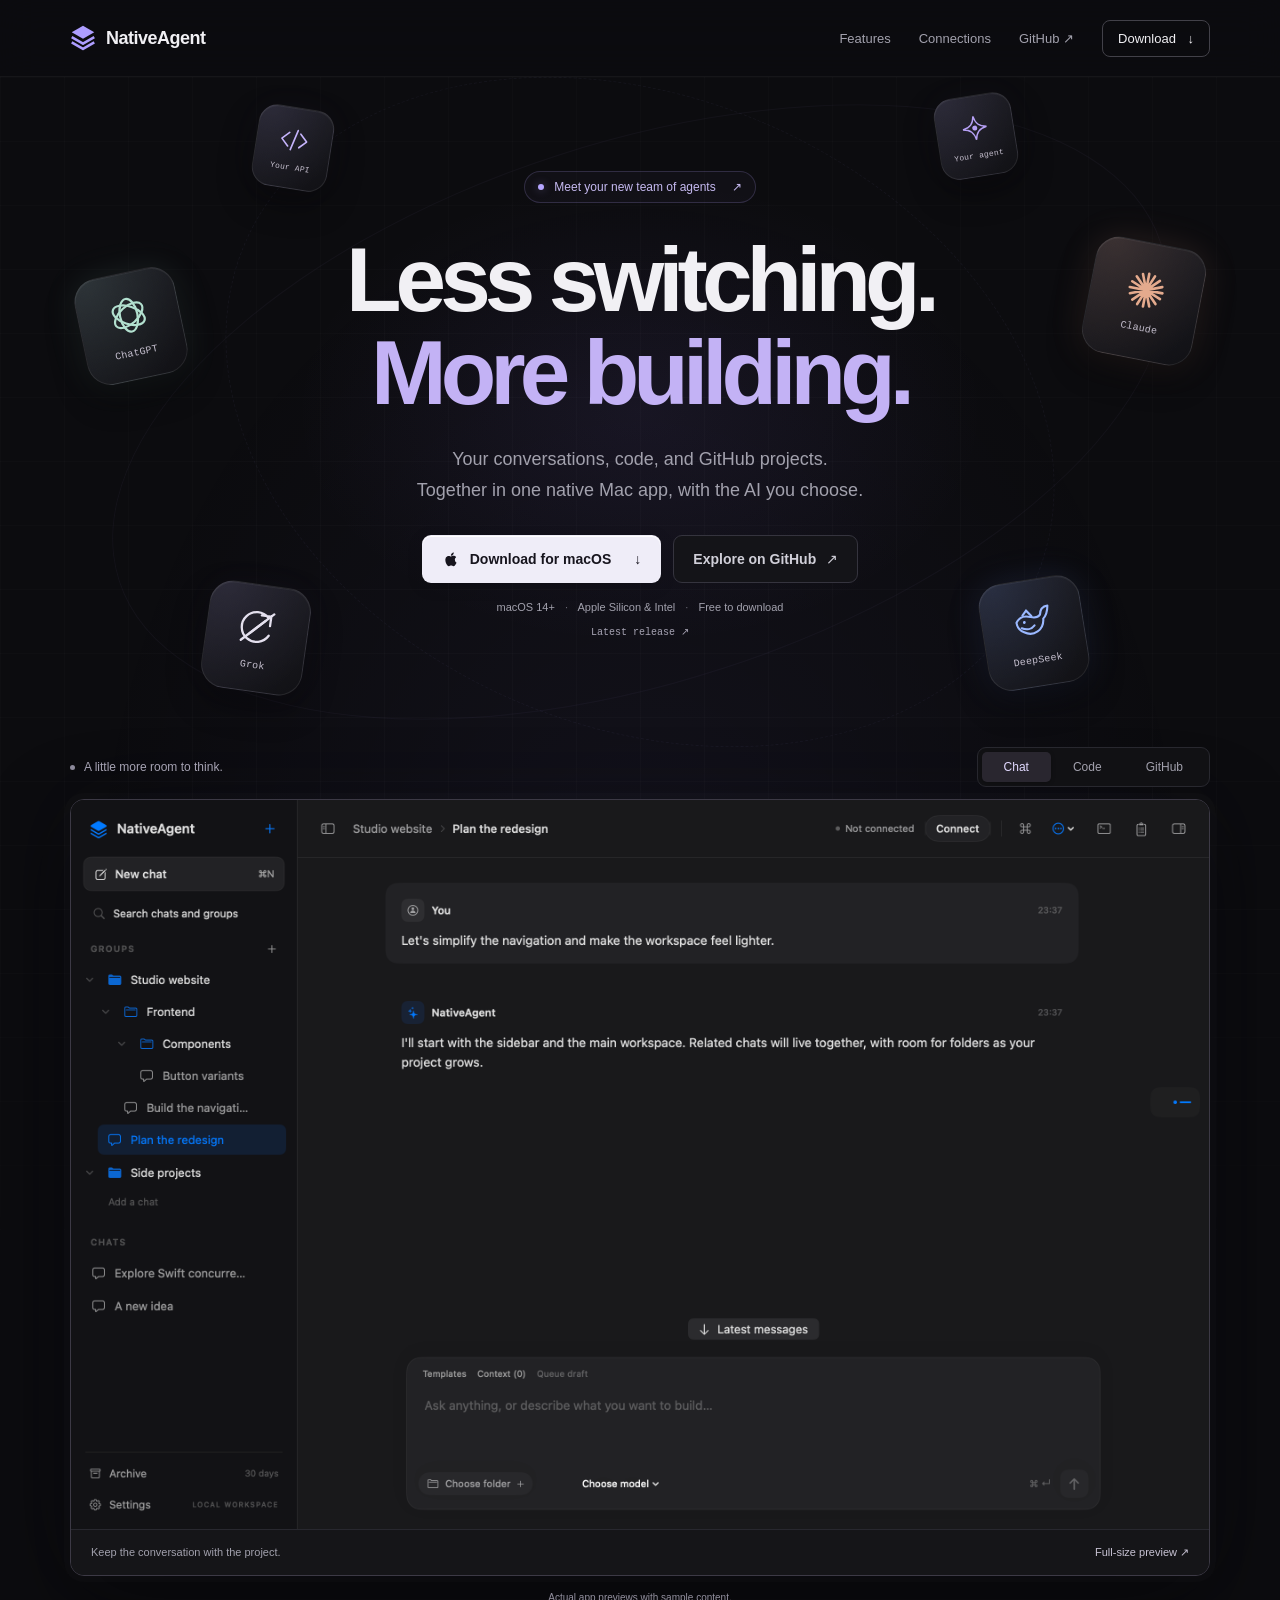
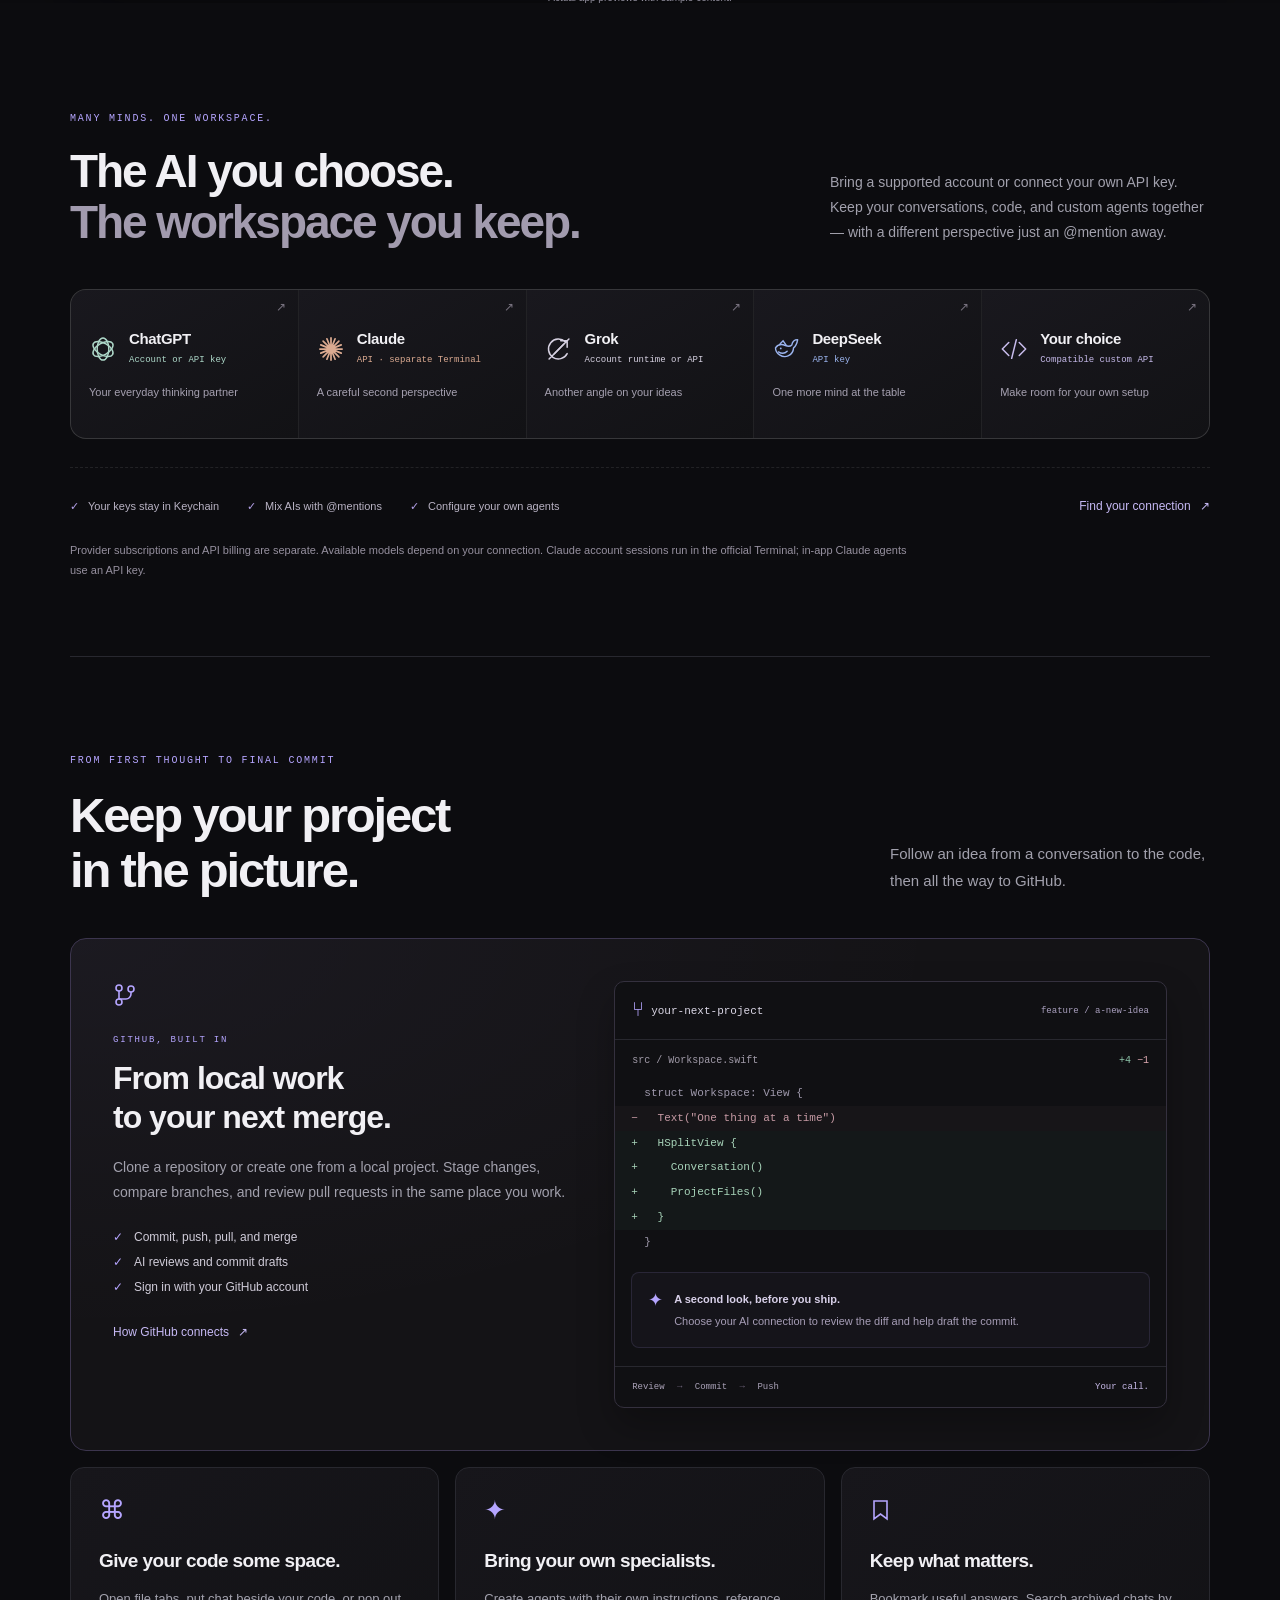
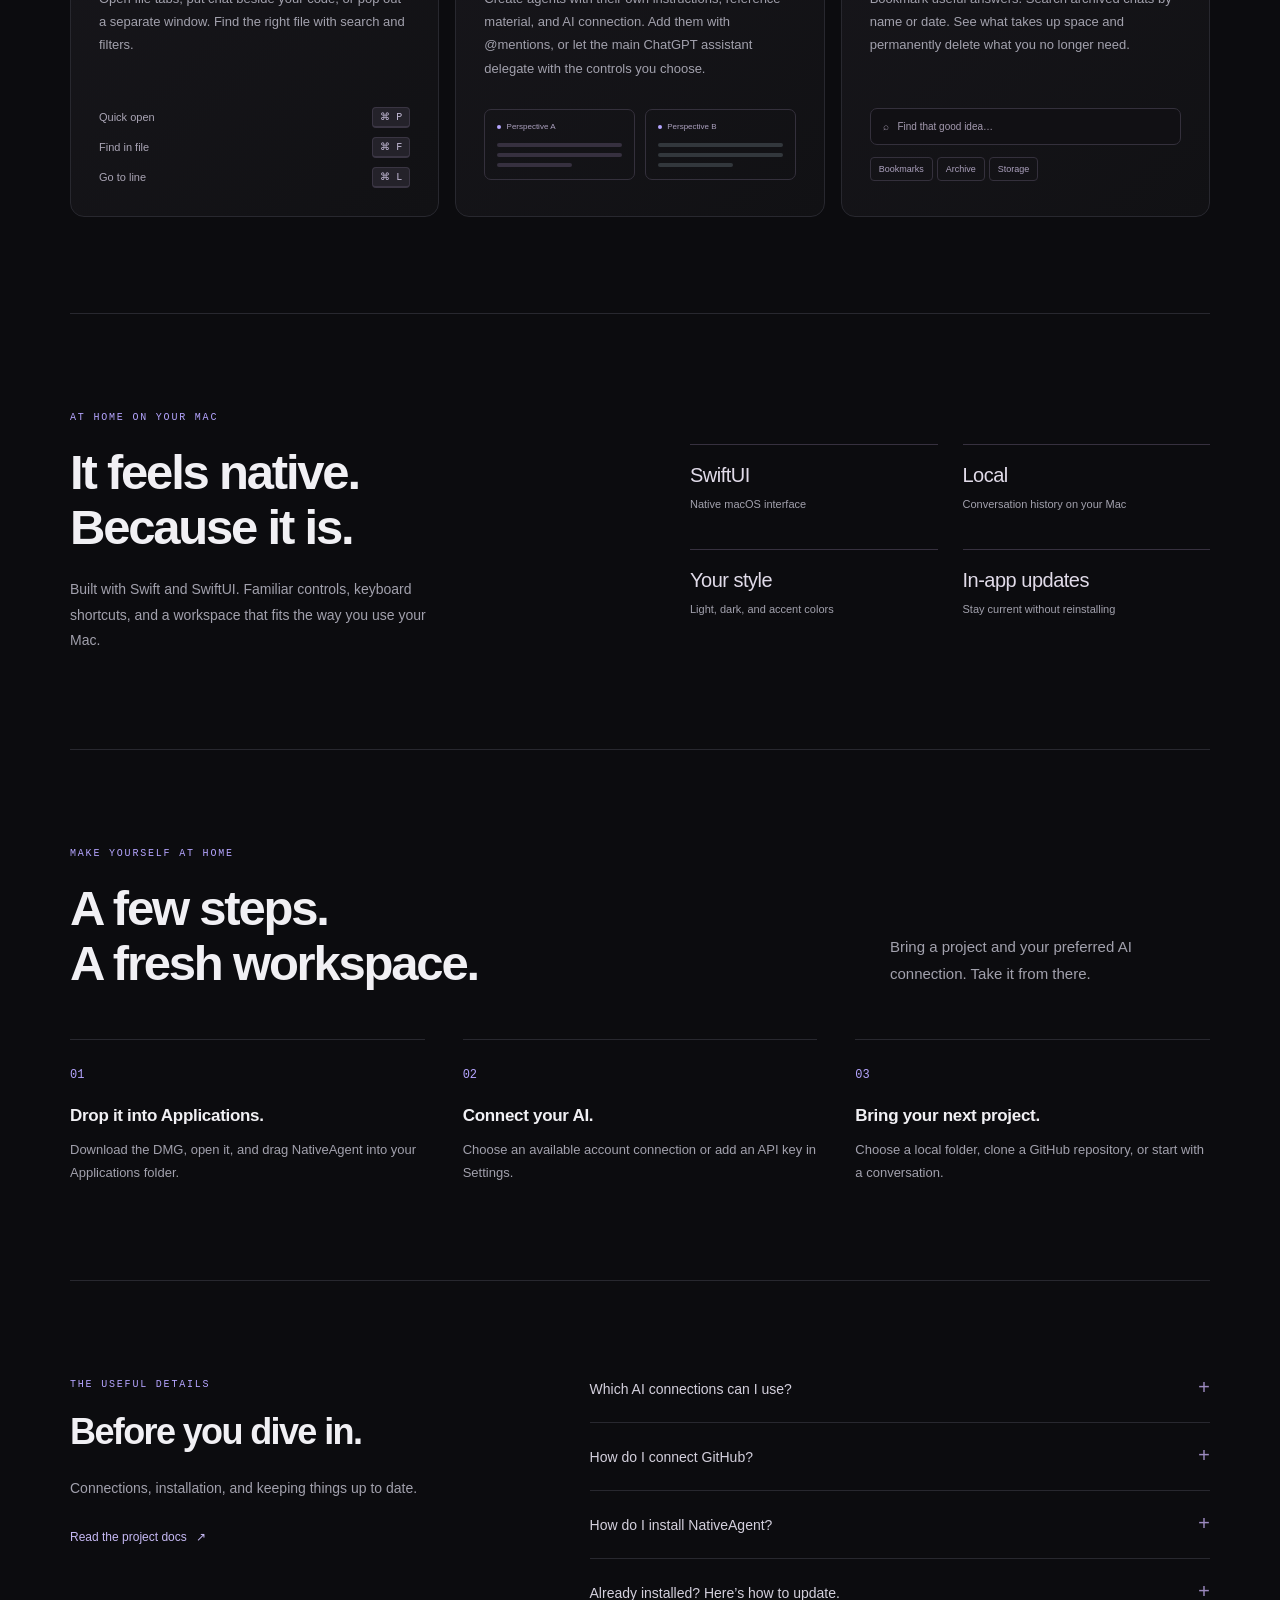
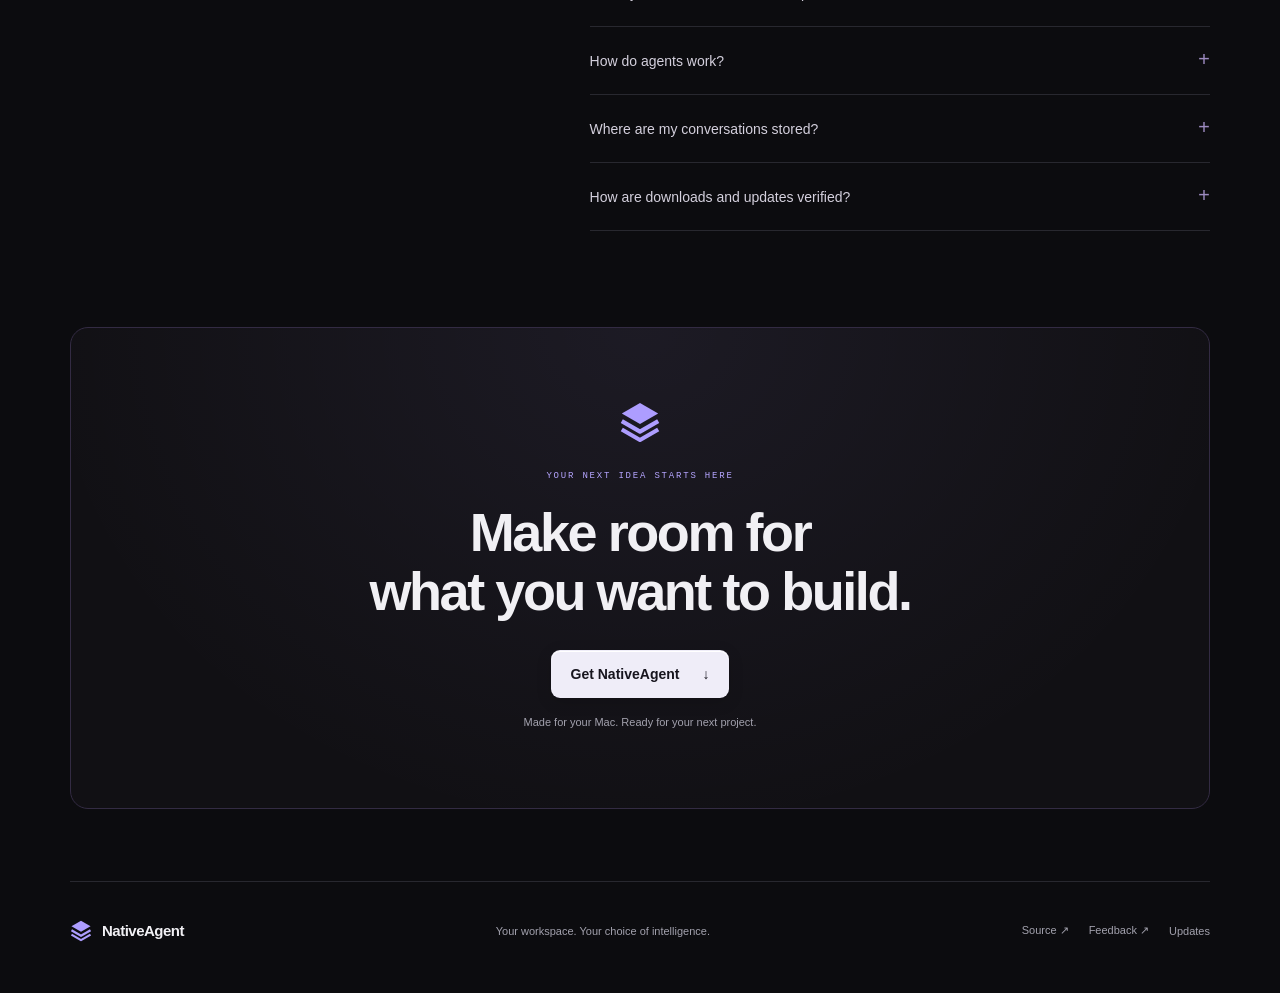
==== commit 77f226c4: "Refresh cached styles for the joined provider panel" ====
--- a/Site/index.html
+++ b/Site/index.html
@@ -14,7 +14,7 @@
   <meta http-equiv="Content-Security-Policy" content="default-src 'self'; style-src 'self'; script-src 'self'; img-src 'self' data:; connect-src 'self'; object-src 'none'; base-uri 'none'; form-action 'none'">
   <title>NativeAgent — Less switching. More building.</title>
   <link rel="icon" href="mark.svg" type="image/svg+xml">
-  <link rel="stylesheet" href="site.css?v=20261017-orbit">
+  <link rel="stylesheet" href="site.css?v=20261017-connections">
   <script src="site.js?v=20261017" defer></script>
   <script src="preview.js?v=20261017" defer></script>
   <script src="hero-motion.js?v=20261017-orbit" defer></script>
--- a/Site/site.css
+++ b/Site/site.css
@@ -91,14 +91,15 @@
 .connection-heading h2 { font-size: clamp(32px, 3.8vw, 46px); }
 .connection-heading h2 span { color: #a29bae; }
 .connection-heading>p { max-width: 380px; margin: 0 0 3px; font-size: 14px; line-height: 1.8; color: var(--muted); }
-.connection-grid { display: grid; grid-template-columns: repeat(5, minmax(0, 1fr)); list-style: none; padding: 0; margin: 0; gap: 12px; }
-.connection-card { --connection-color: #c7bbeb; position: relative; display: flex; flex-direction: column; align-items: flex-start; min-height: 220px; height: 100%; padding: 25px 20px 22px; border: 1px solid #ffffff13; border-radius: 16px; background: linear-gradient(150deg, #1a191f, #111114); transition: transform .2s, border-color .2s, background .2s; }
-.connection-card:hover { transform: translateY(-5px); border-color: var(--connection-color); background: linear-gradient(150deg, #23202b, #151419); color: var(--text); }
-.connection-card>svg { width: 34px; height: 34px; color: var(--connection-color); margin-bottom: 26px; }
-.connection-name { font-size: 16px; font-weight: 550; letter-spacing: -.35px; }
-.connection-method { font: 9px/1.65 var(--mono); color: var(--connection-color); margin-top: 9px; }
-.connection-detail { color: #a5a0b0; font-size: 11px; line-height: 1.7; margin-top: 6px; }
-.connection-arrow { position: absolute; top: 20px; right: 18px; font-size: 14px; color: #797380; }
+.connection-grid { display: grid; grid-template-columns: repeat(5, minmax(0, 1fr)); list-style: none; padding: 0; margin: 0; gap: 1px; border: 1px solid #ffffff18; border-radius: 16px; overflow: hidden; background: #ffffff18; }
+.connection-card { --connection-color: #c7bbeb; position: relative; display: grid; grid-template-columns: 28px minmax(0, 1fr); align-content: center; column-gap: 12px; row-gap: 6px; min-height: 148px; height: 100%; padding: 26px 18px 22px; background: linear-gradient(150deg, #19181e, #121215); transition: background .2s; }
+.connection-card:hover { background: linear-gradient(150deg, #25212e, #19171f); color: var(--text); }
+.connection-card:focus-visible { outline: 2px solid var(--accent); outline-offset: -4px; }
+.connection-card>svg { width: 28px; height: 28px; color: var(--connection-color); grid-row: 1 / span 2; align-self: center; }
+.connection-name { grid-column: 2; font-size: 15px; font-weight: 550; letter-spacing: -.35px; }
+.connection-method { grid-column: 2; font: 9px/1.65 var(--mono); color: var(--connection-color); }
+.connection-detail { grid-column: 1 / -1; color: #a5a0b0; font-size: 11px; line-height: 1.7; margin-top: 9px; }
+.connection-arrow { position: absolute; top: 10px; right: 12px; font-size: 12px; color: #797380; }
 .connection-chat { --connection-color: #add7c8; }
 .connection-claude { --connection-color: #dbaa91; }
 .connection-grok { --connection-color: #d6d1e1; }
@@ -206,7 +207,7 @@
   .connection-grid { grid-template-columns: repeat(6, minmax(0, 1fr)); }
   .connection-grid li { grid-column: span 2; }
   .connection-grid li:nth-last-child(-n+2) { grid-column: span 3; }
-  .connection-card { min-height: 190px; }
+  .connection-card { min-height: 144px; }
   .connection-footer { align-items: flex-start; }
   .github-feature { padding: 30px; gap: 30px; }
   .branch { width: 100%; margin-left: 24px; }
@@ -247,12 +248,11 @@
   .providers { padding-block: 64px 48px; }
   .connection-heading { display: block; margin-bottom: 28px; }
   .connection-heading>p { max-width: 450px; margin-top: 22px; }
-  .connection-grid { grid-template-columns: repeat(2, minmax(0, 1fr)); gap: 10px; }
+  .connection-grid { grid-template-columns: repeat(2, minmax(0, 1fr)); }
   .connection-grid li, .connection-grid li:nth-last-child(-n+2) { grid-column: span 1; }
   .connection-grid li:last-child { grid-column: 1 / -1; }
-  .connection-card { min-height: 198px; padding: 21px 16px; }
-  .connection-card>svg { margin-bottom: 22px; }
-  .connection-grid li:last-child .connection-card { min-height: 178px; }
+  .connection-card { min-height: 148px; padding: 24px 14px 20px; column-gap: 10px; }
+  .connection-grid li:last-child .connection-card { min-height: 128px; }
   .connection-footer { flex-direction: column; gap: 15px; }
   .connection-footer ul { gap: 13px; flex-direction: column; }
   .section { padding-block: 62px; }
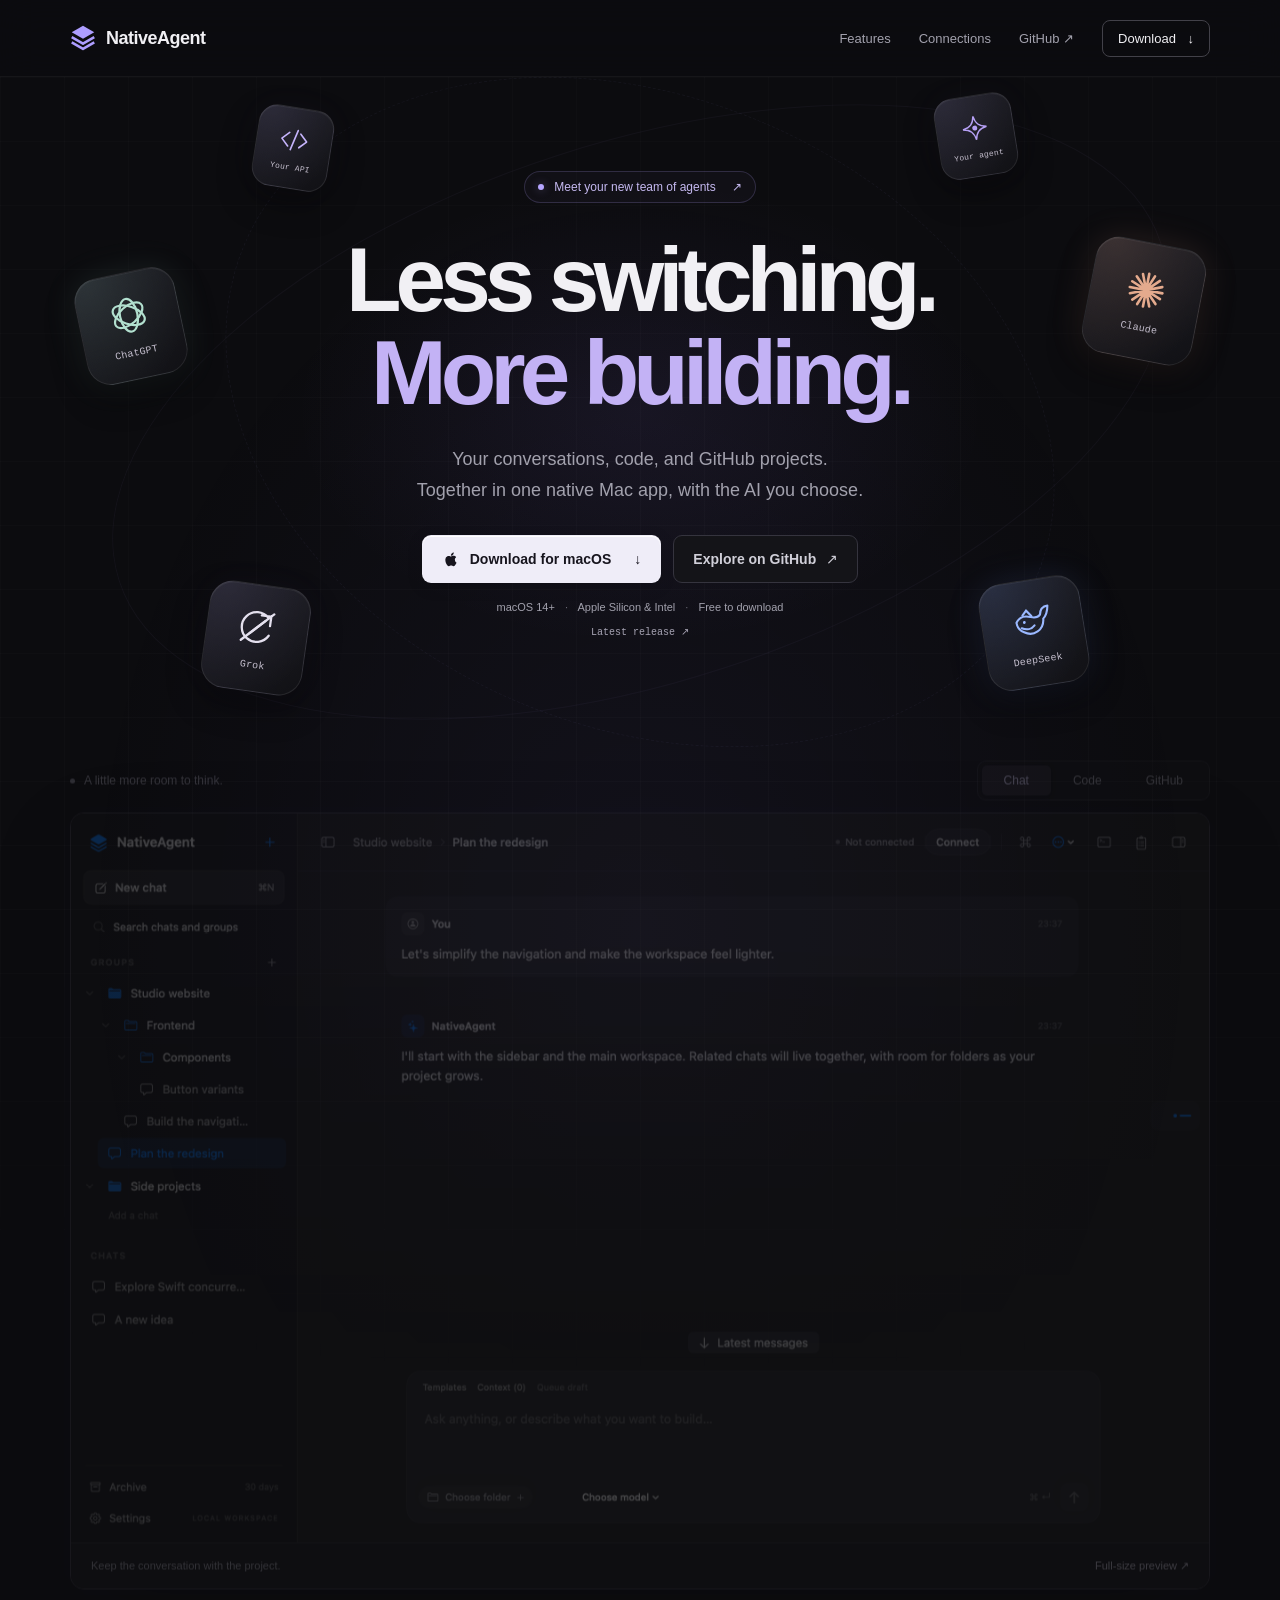
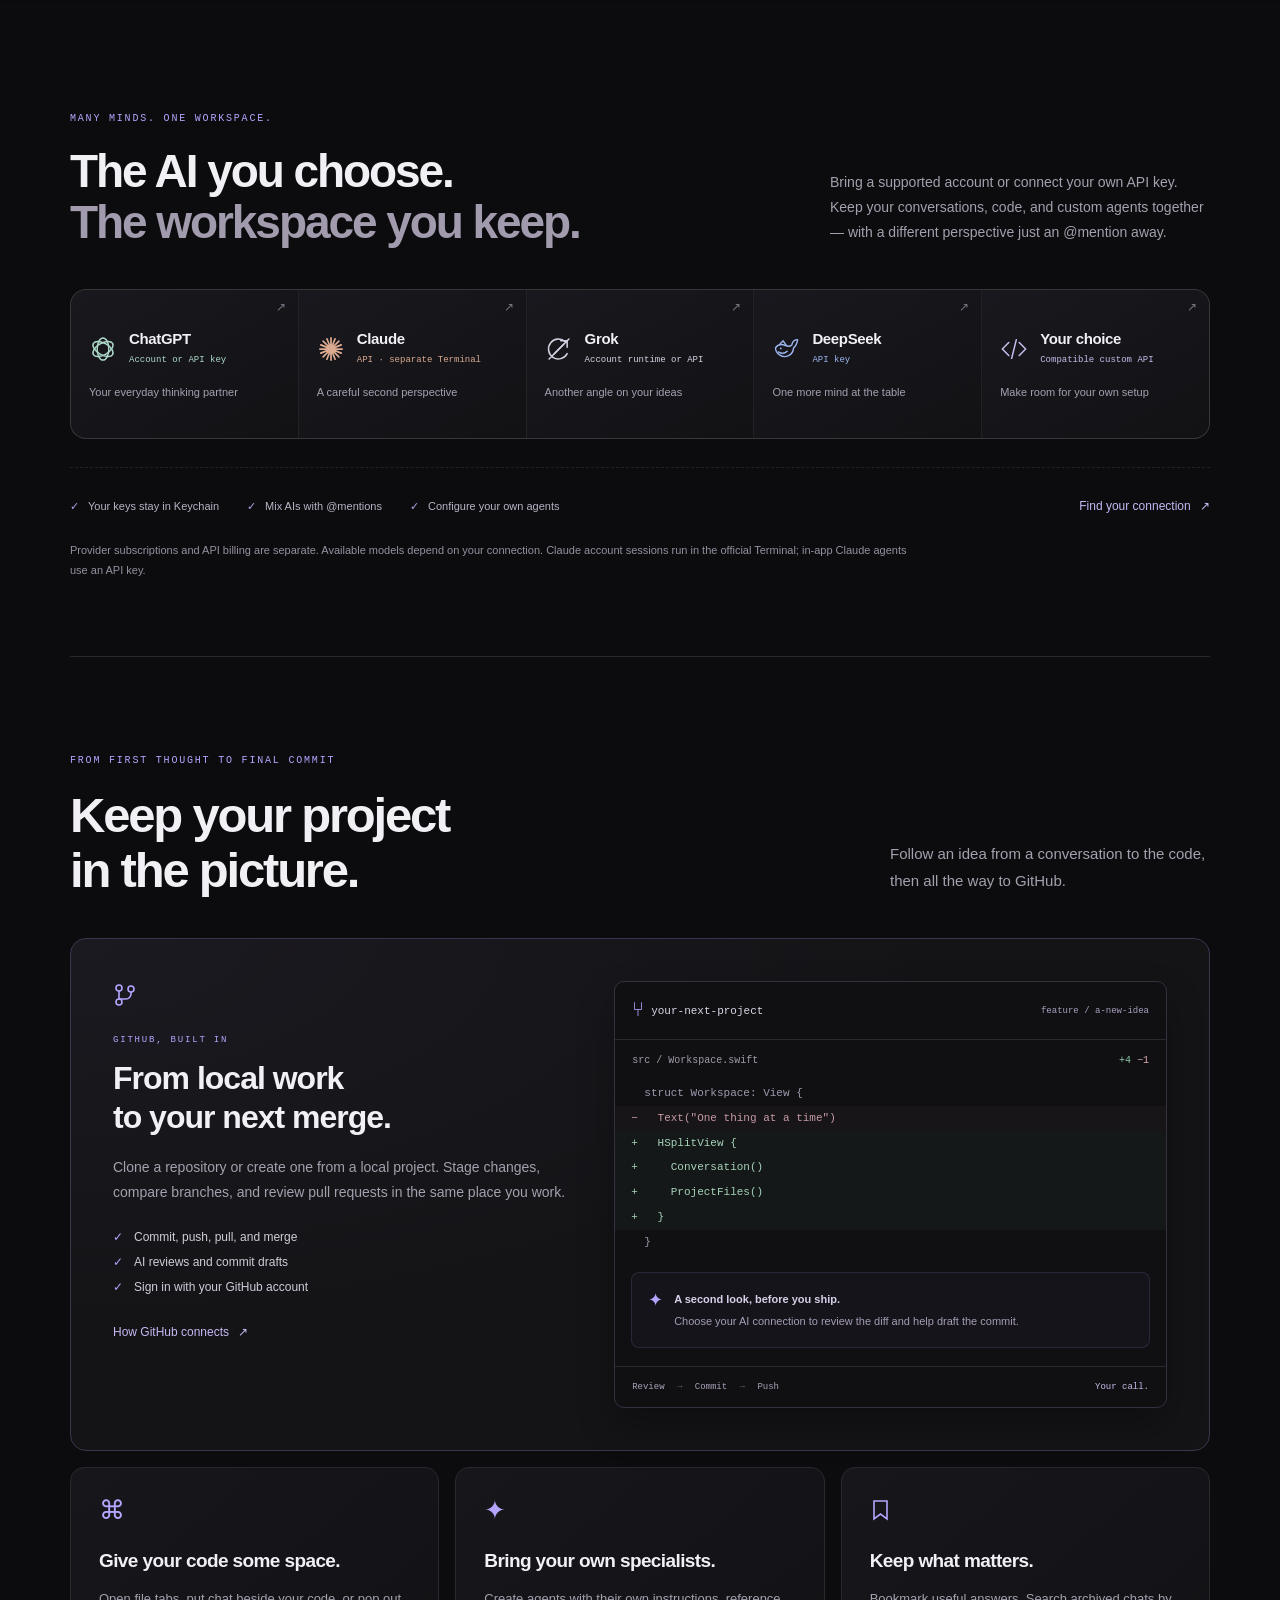
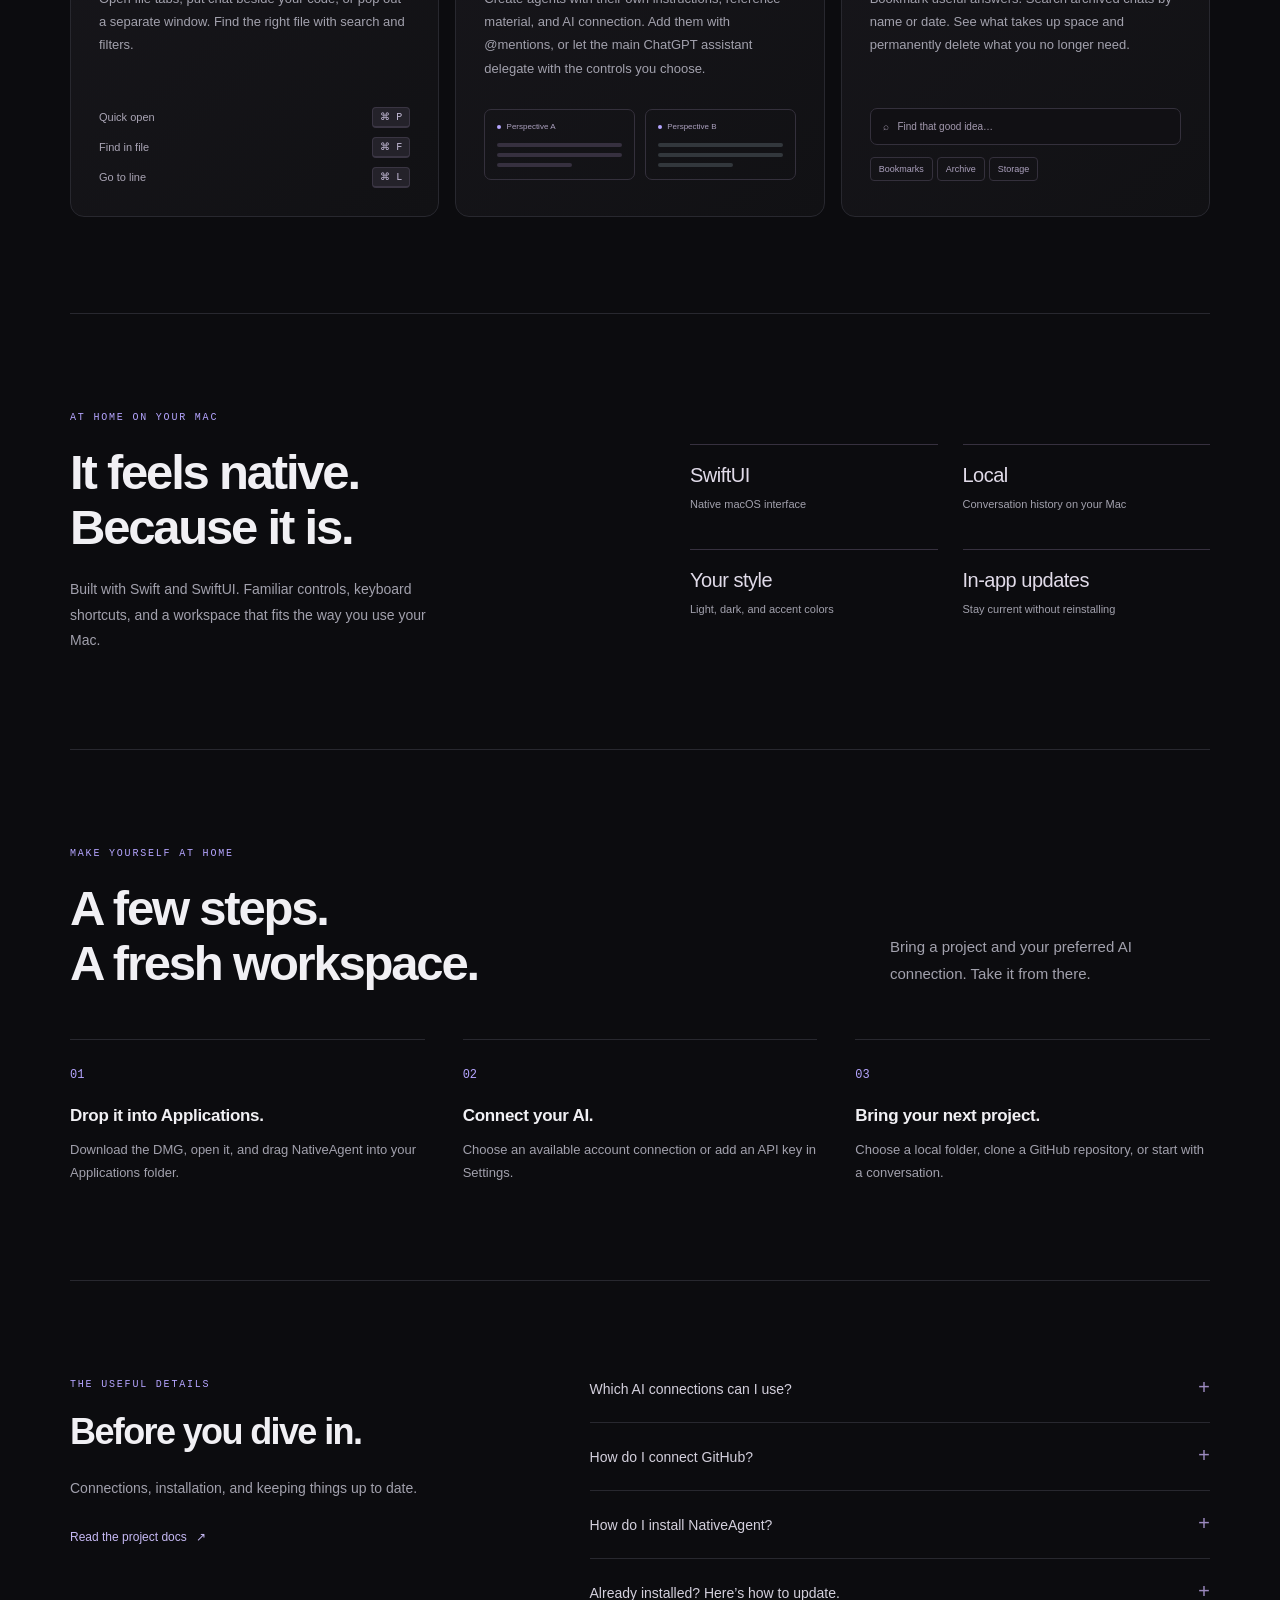
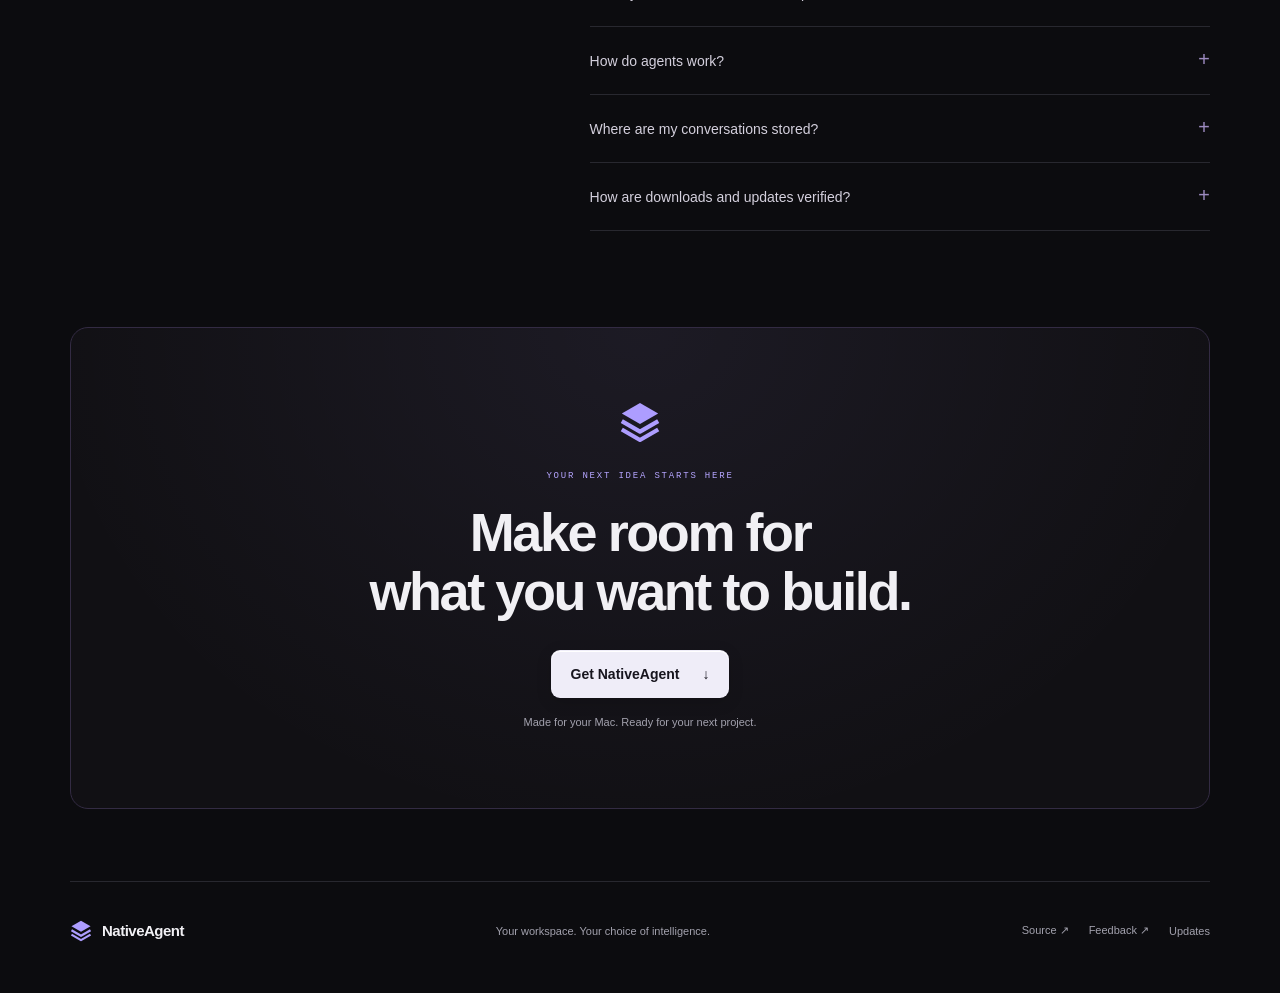
==== commit d09ba820: "Add subtle website reveals and interaction transitions" ====
--- a/Site/index.html
+++ b/Site/index.html
@@ -14,10 +14,11 @@
   <meta http-equiv="Content-Security-Policy" content="default-src 'self'; style-src 'self'; script-src 'self'; img-src 'self' data:; connect-src 'self'; object-src 'none'; base-uri 'none'; form-action 'none'">
   <title>NativeAgent — Less switching. More building.</title>
   <link rel="icon" href="mark.svg" type="image/svg+xml">
-  <link rel="stylesheet" href="site.css?v=20261017-connections">
+  <link rel="stylesheet" href="site.css?v=20261017-motion">
   <script src="site.js?v=20261017" defer></script>
-  <script src="preview.js?v=20261017" defer></script>
+  <script src="preview.js?v=20261017-motion" defer></script>
   <script src="hero-motion.js?v=20261017-orbit" defer></script>
+  <script src="motion.js?v=20261017-motion" defer></script>
 </head>
 <body>
   <svg class="symbol-library" xmlns="http://www.w3.org/2000/svg" aria-hidden="true">
--- a/Site/site.css
+++ b/Site/site.css
@@ -7,12 +7,13 @@
   --text: #f1f0f4;
   --muted: #a2a1ad;
   --accent: #b5a5ff;
+  --ease-out: cubic-bezier(.22, 1, .36, 1);
   --mono: ui-monospace, SFMono-Regular, Menlo, Consolas, monospace;
 }
 * { box-sizing: border-box; }
 html { scroll-behavior: smooth; scroll-padding-top: 100px; }
 body { margin: 0; background: var(--bg); color: var(--text); font-family: -apple-system, BlinkMacSystemFont, "Segoe UI", sans-serif; -webkit-font-smoothing: antialiased; }
-a { color: inherit; text-decoration: none; }
+a { color: inherit; text-decoration: none; transition: color .2s ease; }
 button { font: inherit; }
 a, button, summary { -webkit-tap-highlight-color: transparent; }
 a:hover { color: var(--accent); }
@@ -26,7 +27,8 @@
 .nav { min-height: 76px; display: flex; align-items: center; justify-content: space-between; gap: 24px; }
 .brand { display: inline-flex; align-items: center; gap: 10px; font-size: 18px; font-weight: 650; letter-spacing: -.5px; }
 nav { display: flex; align-items: center; gap: 28px; font-size: 13px; color: var(--muted); }
-.nav-download { border: 1px solid #424149; padding: 10px 15px; color: var(--text); border-radius: 8px; }
+.nav-download { border: 1px solid #424149; padding: 10px 15px; color: var(--text); border-radius: 8px; transition: color .2s, border-color .2s, background .2s; }
+.nav-download:hover { border-color: var(--accent); background: #b5a5ff0c; }
 .nav-download span { margin-left: 8px; }
 .hero-scene { position: relative; isolation: isolate; overflow: clip; }
 .hero-scene::before { content: ""; position: absolute; inset: 0 0 14%; z-index: -1; background: radial-gradient(ellipse at 50% 65%, #9480ff0e, transparent 62%), linear-gradient(#ffffff04 1px, transparent 1px), linear-gradient(90deg, #ffffff04 1px, transparent 1px); background-size: auto, 64px 64px, 64px 64px; mask-image: linear-gradient(#000, #000 65%, transparent); }
@@ -58,10 +60,11 @@
 h1>span { color: #c3b2f5; }
 .lead { margin: 0 auto; color: var(--muted); font-size: 18px; line-height: 1.7; max-width: 620px; }
 .actions { display: flex; justify-content: center; align-items: center; gap: 12px; flex-wrap: wrap; margin-top: 30px; }
-.button { min-height: 48px; display: inline-flex; justify-content: center; align-items: center; gap: 10px; padding: 13px 19px; border: 1px solid transparent; border-radius: 9px; font-size: 14px; font-weight: 550; transition: background .16s, border-color .16s, transform .16s; }
+.button { min-height: 48px; display: inline-flex; justify-content: center; align-items: center; gap: 10px; padding: 13px 19px; border: 1px solid transparent; border-radius: 9px; font-size: 14px; font-weight: 550; transition: background .22s, border-color .22s, transform .3s var(--ease-out), box-shadow .3s; }
 .button:hover { transform: translateY(-2px); }
 .button-primary { background: #efedf8; color: #17151e; box-shadow: 0 1px 0 #fff inset, 0 4px 16px #0002; }
-.button-primary:hover { color: #17151e; background: #d8ceff; }
+.button-primary:hover { color: #17151e; background: #d8ceff; box-shadow: 0 1px 0 #fff inset, 0 6px 24px #b5a5ff24; }
+.button:active { transform: translateY(0) scale(.985); }
 .button-arrow { margin-left: 13px; }
 .button-secondary { background: #141418; border-color: #35343e; color: #d0cfd8; }
 .button-secondary:hover { border-color: var(--accent); background: #1e1c25; }
@@ -73,7 +76,7 @@
 .preview-toolbar>p { display: flex; align-items: center; gap: 9px; margin: 0; color: #a6a3b3; font-size: 12px; }
 .preview-dot { width: 5px; height: 5px; background: #8d8a9b; border-radius: 50%; }
 .preview-tabs { display: flex; padding: 4px; border: 1px solid var(--line); border-radius: 9px; background: #111114; }
-.preview-tabs button { border: 0; border-radius: 5px; background: transparent; color: var(--muted); padding: 8px 22px; cursor: pointer; font-size: 12px; }
+.preview-tabs button { border: 0; border-radius: 5px; background: transparent; color: var(--muted); padding: 8px 22px; cursor: pointer; font-size: 12px; transition: color .18s, background .22s, box-shadow .22s; }
 .preview-tabs button:hover { color: var(--text); }
 .preview-tabs [aria-selected="true"] { background: #29262f; color: #e1d9ff; box-shadow: 0 1px 4px #0004; }
 .preview-window { border: 1px solid #3c3945; border-radius: 14px; overflow: hidden; background: #18181b; box-shadow: 0 0 0 6px #ffffff03, 0 28px 90px #0007, 0 0 90px #9480ff07; }
@@ -93,7 +96,9 @@
 .connection-heading>p { max-width: 380px; margin: 0 0 3px; font-size: 14px; line-height: 1.8; color: var(--muted); }
 .connection-grid { display: grid; grid-template-columns: repeat(5, minmax(0, 1fr)); list-style: none; padding: 0; margin: 0; gap: 1px; border: 1px solid #ffffff18; border-radius: 16px; overflow: hidden; background: #ffffff18; }
 .connection-card { --connection-color: #c7bbeb; position: relative; display: grid; grid-template-columns: 28px minmax(0, 1fr); align-content: center; column-gap: 12px; row-gap: 6px; min-height: 148px; height: 100%; padding: 26px 18px 22px; background: linear-gradient(150deg, #19181e, #121215); transition: background .2s; }
-.connection-card:hover { background: linear-gradient(150deg, #25212e, #19171f); color: var(--text); }
+.connection-card::before { content: ""; position: absolute; inset: 0; background: #b5a5ff0b; opacity: 0; pointer-events: none; transition: opacity .3s ease; }
+.connection-card:hover { color: var(--text); }
+.connection-card:hover::before, .connection-card:focus-visible::before { opacity: 1; }
 .connection-card:focus-visible { outline: 2px solid var(--accent); outline-offset: -4px; }
 .connection-card>svg { width: 28px; height: 28px; color: var(--connection-color); grid-row: 1 / span 2; align-self: center; }
 .connection-name { grid-column: 2; font-size: 15px; font-weight: 550; letter-spacing: -.35px; }
@@ -144,7 +149,8 @@
 .diff-bottom>span>span { color: #70667e; padding-inline: 7px; }
 .workflow-label { color: #cabceb; }
 .feature-grid { display: grid; grid-template-columns: repeat(3, minmax(0, 1fr)); gap: 16px; margin-top: 16px; }
-.feature-card { padding: 28px; border: 1px solid var(--line); border-radius: 14px; background: linear-gradient(140deg, #17161b, #111114); }
+.feature-card { padding: 28px; border: 1px solid var(--line); border-radius: 14px; background: linear-gradient(140deg, #17161b, #111114); transition: border-color .3s, box-shadow .3s; }
+.feature-card:hover { border-color: #b5a5ff45; box-shadow: 0 8px 28px #0003; }
 .feature-card h3 { font-size: 19px; line-height: 1.4; margin: 0 0 12px; }
 .feature-card>p { color: var(--muted); font-size: 13px; line-height: 1.8; margin: 0; min-height: 94px; }
 .shortcut-list { display: grid; gap: 9px; margin-top: 26px; }
@@ -178,7 +184,9 @@
 details { border-bottom: 1px solid var(--line); scroll-margin-top: 110px; }
 summary { display: flex; align-items: center; justify-content: space-between; gap: 18px; padding: 22px 0; list-style: none; cursor: pointer; font-size: 14px; line-height: 1.6; color: #d4d0dd; }
 summary::-webkit-details-marker { display: none; }
-summary>span { color: #9c8abf; font: 20px var(--mono); transition: transform .15s; }
+summary { transition: color .2s; }
+summary:hover { color: var(--accent); }
+summary>span { color: #9c8abf; font: 20px var(--mono); transition: transform .28s var(--ease-out); }
 details[open] summary>span { transform: rotate(45deg); }
 details:first-child summary { padding-top: 0; }
 details p { color: var(--muted); font-size: 13px; line-height: 1.8; margin: 0 0 20px; }
@@ -290,10 +298,17 @@
   .diff-bottom { font-size: 8px; padding: 13px; }
   .diff-bottom>span>span { padding-inline: 3px; }
 }
+.button-arrow, .text-link span, .connection-arrow, .nav-download span { display: inline-block; transition: transform .3s var(--ease-out); }
+@media (hover: hover) and (pointer: fine) {
+  .button:hover .button-arrow, .nav-download:hover span { transform: translateY(3px); }
+  .text-link:hover span { transform: translateX(3px); }
+  .connection-card:hover .connection-arrow { transform: translate(2px, -2px); }
+}
 @media (prefers-reduced-motion: reduce) {
   html { scroll-behavior: auto; }
-  *, *::before, *::after { transition: none !important; }
+  *, *::before, *::after { transition: none !important; animation: none !important; }
   .button:hover { transform: none; }
   .floating-ai { transform: none !important; }
   .connection-card:hover { transform: none; }
-}
+  .button:active, .button-arrow, .text-link span, .connection-arrow, .nav-download span { transform: none !important; }
+}
